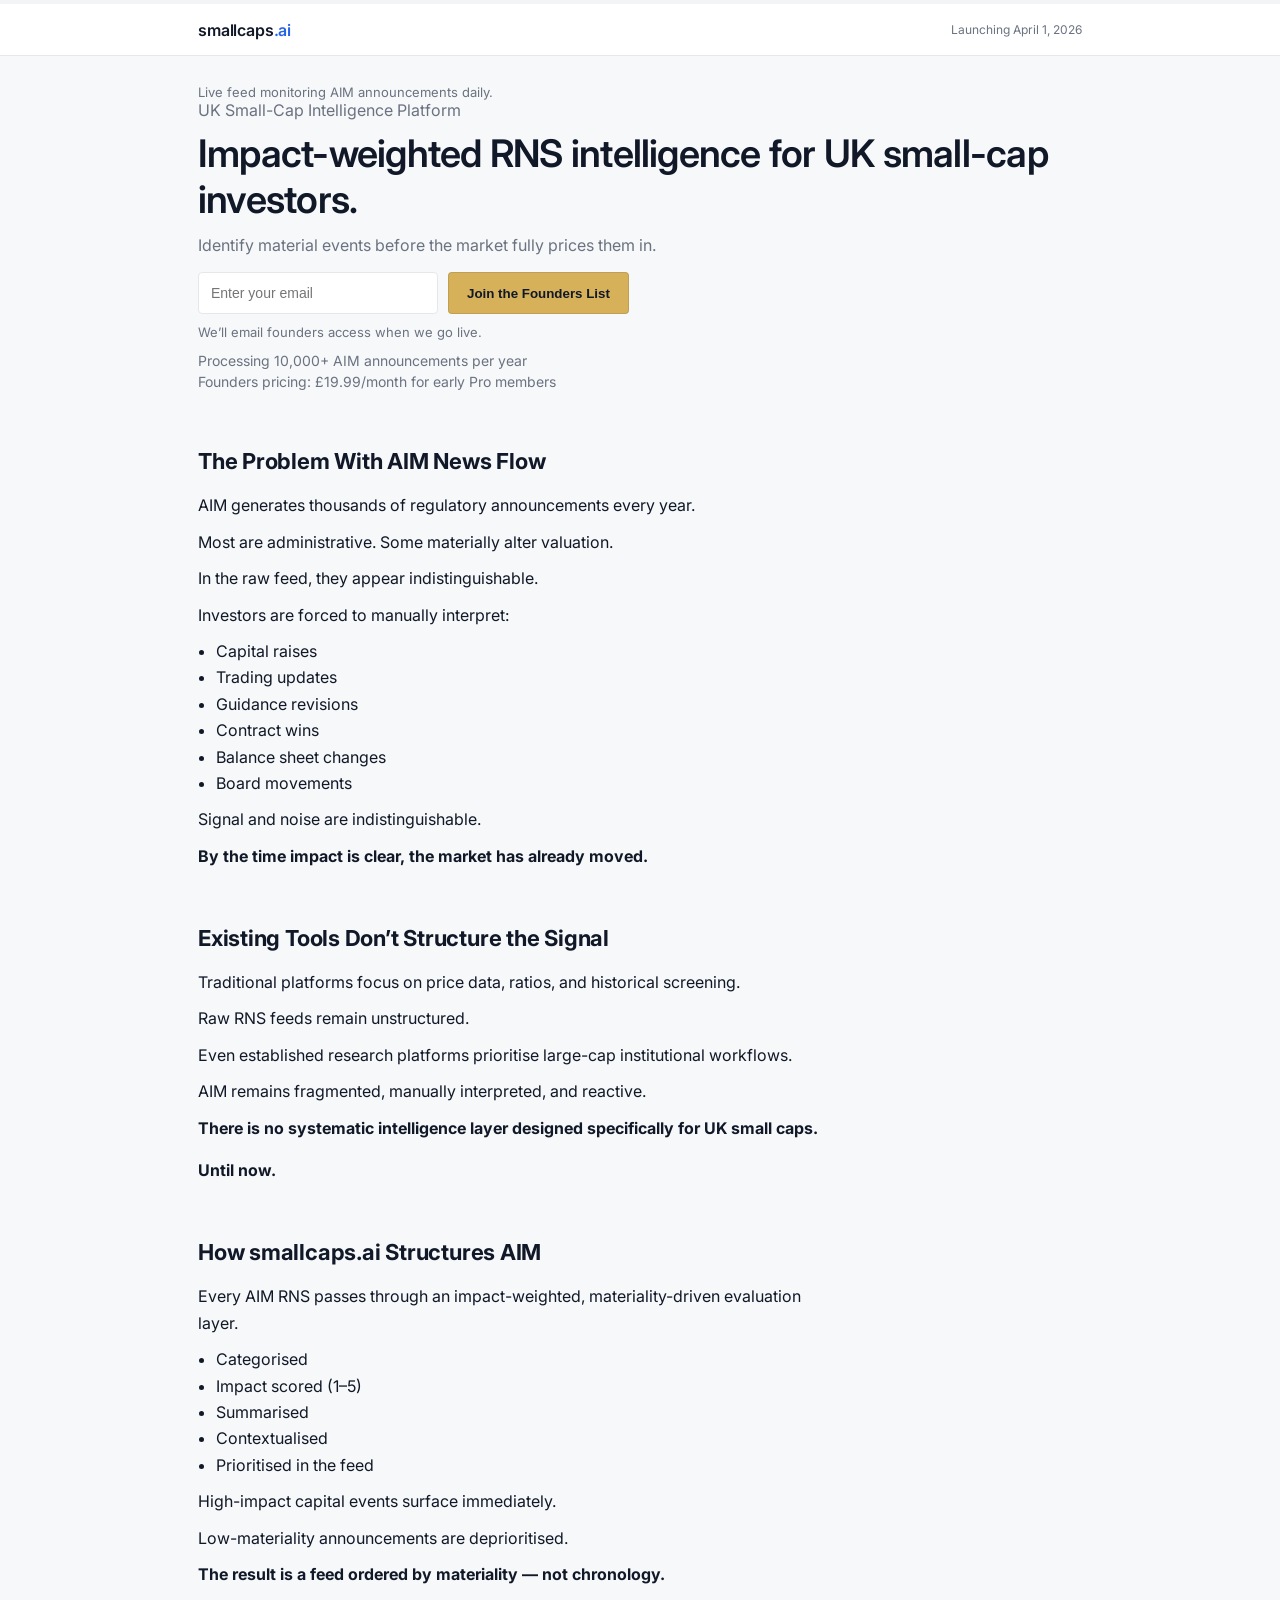
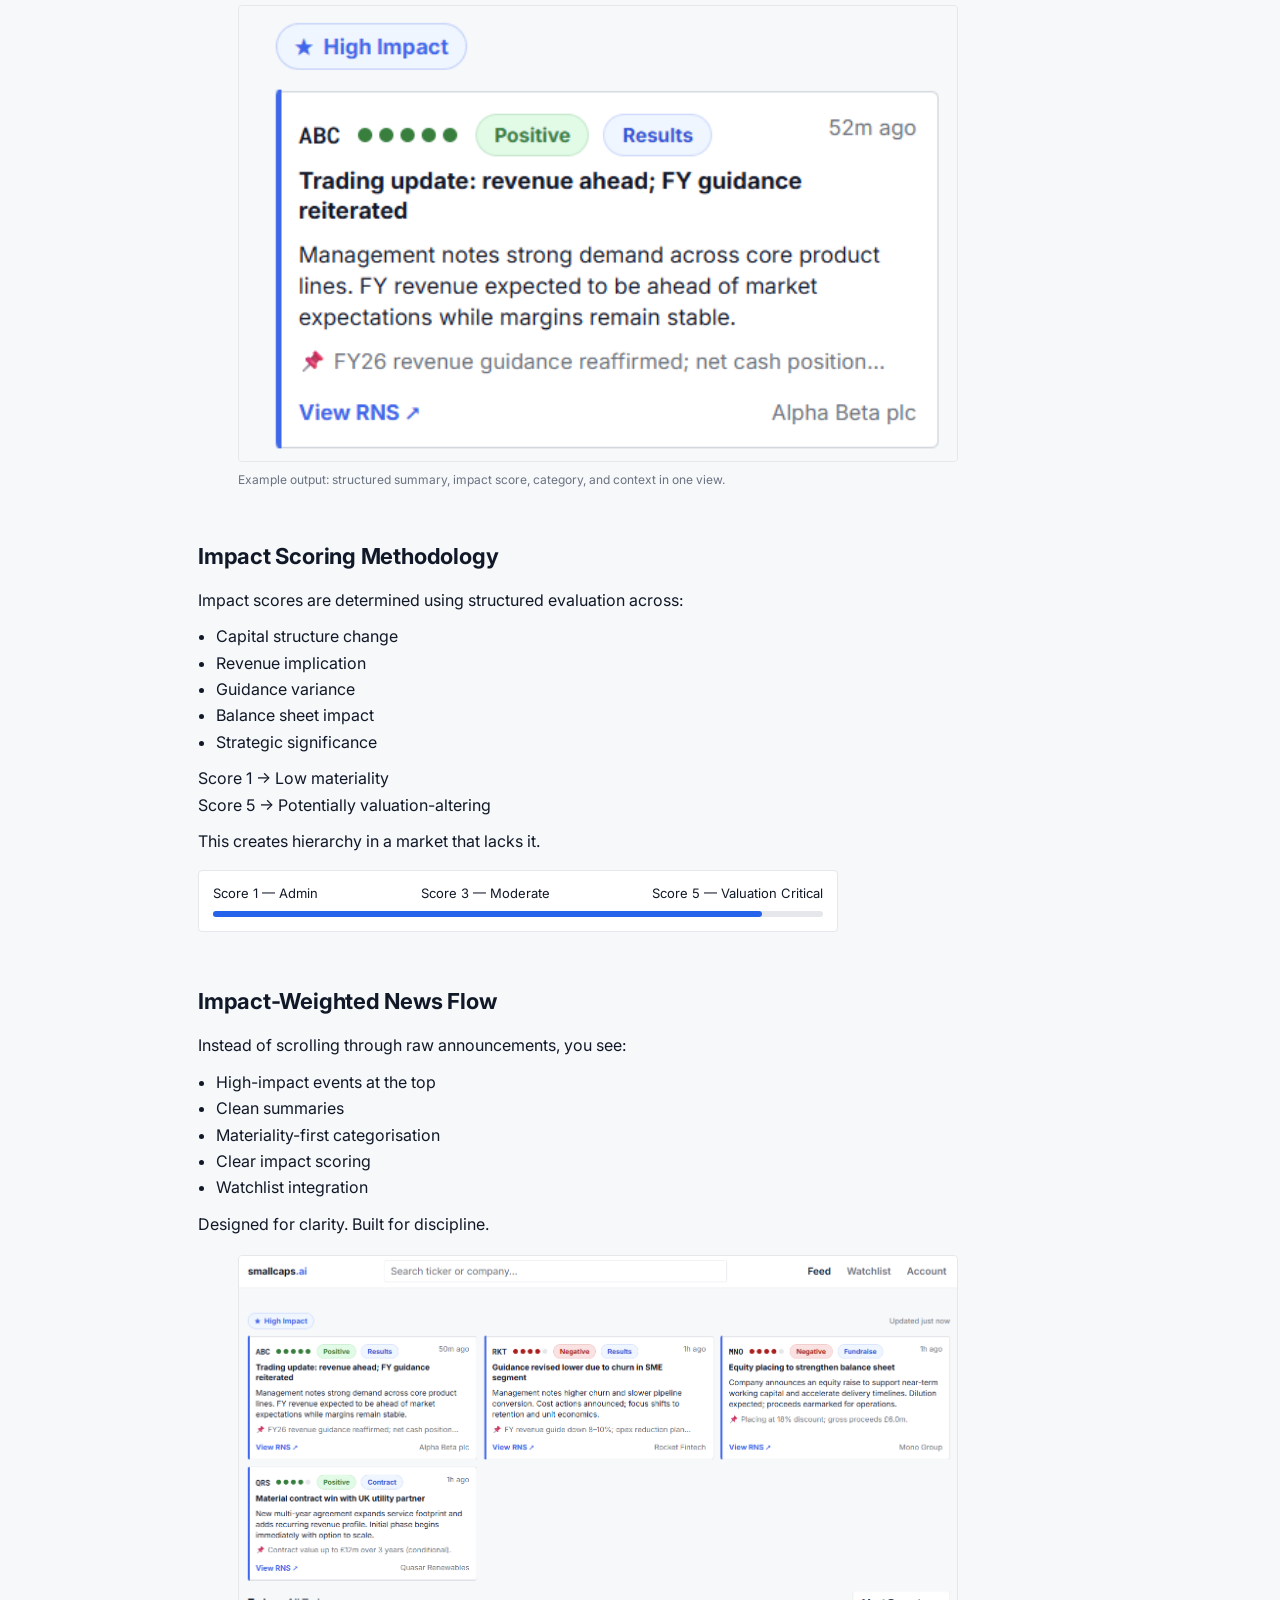
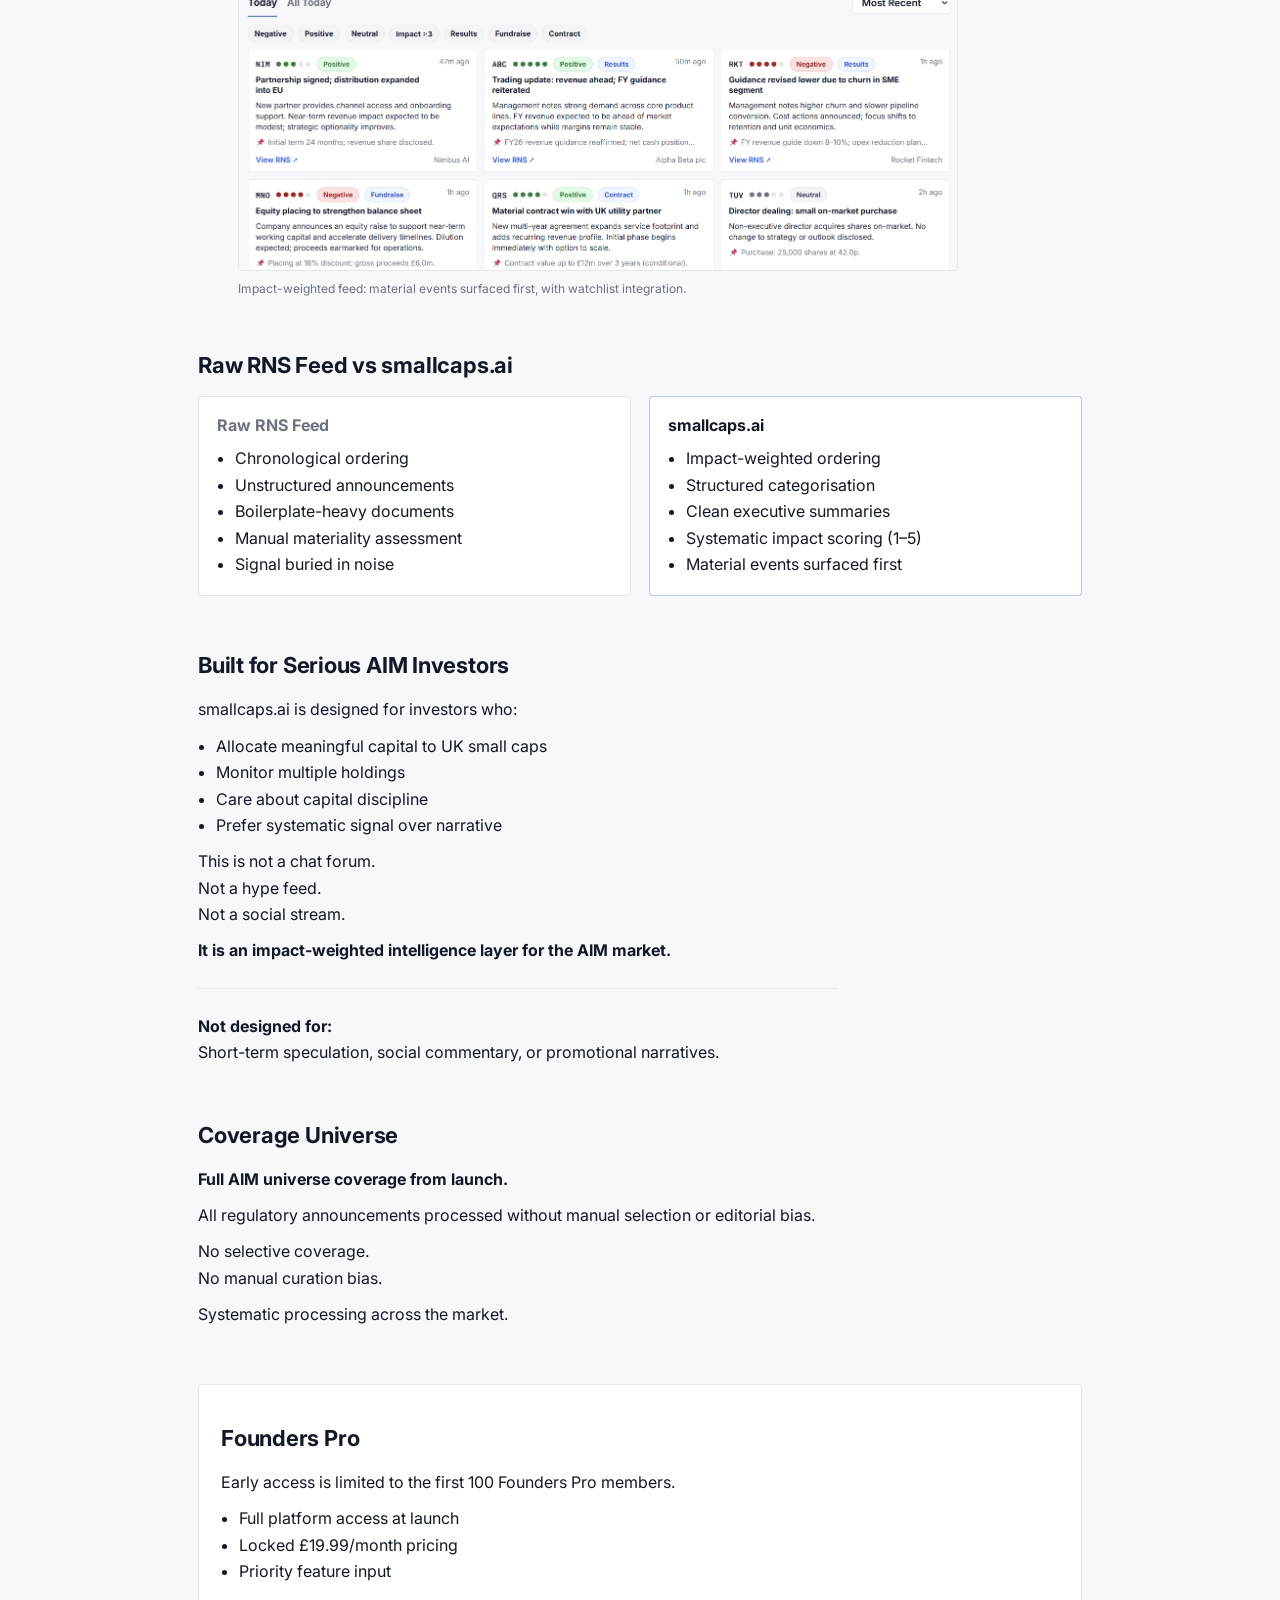
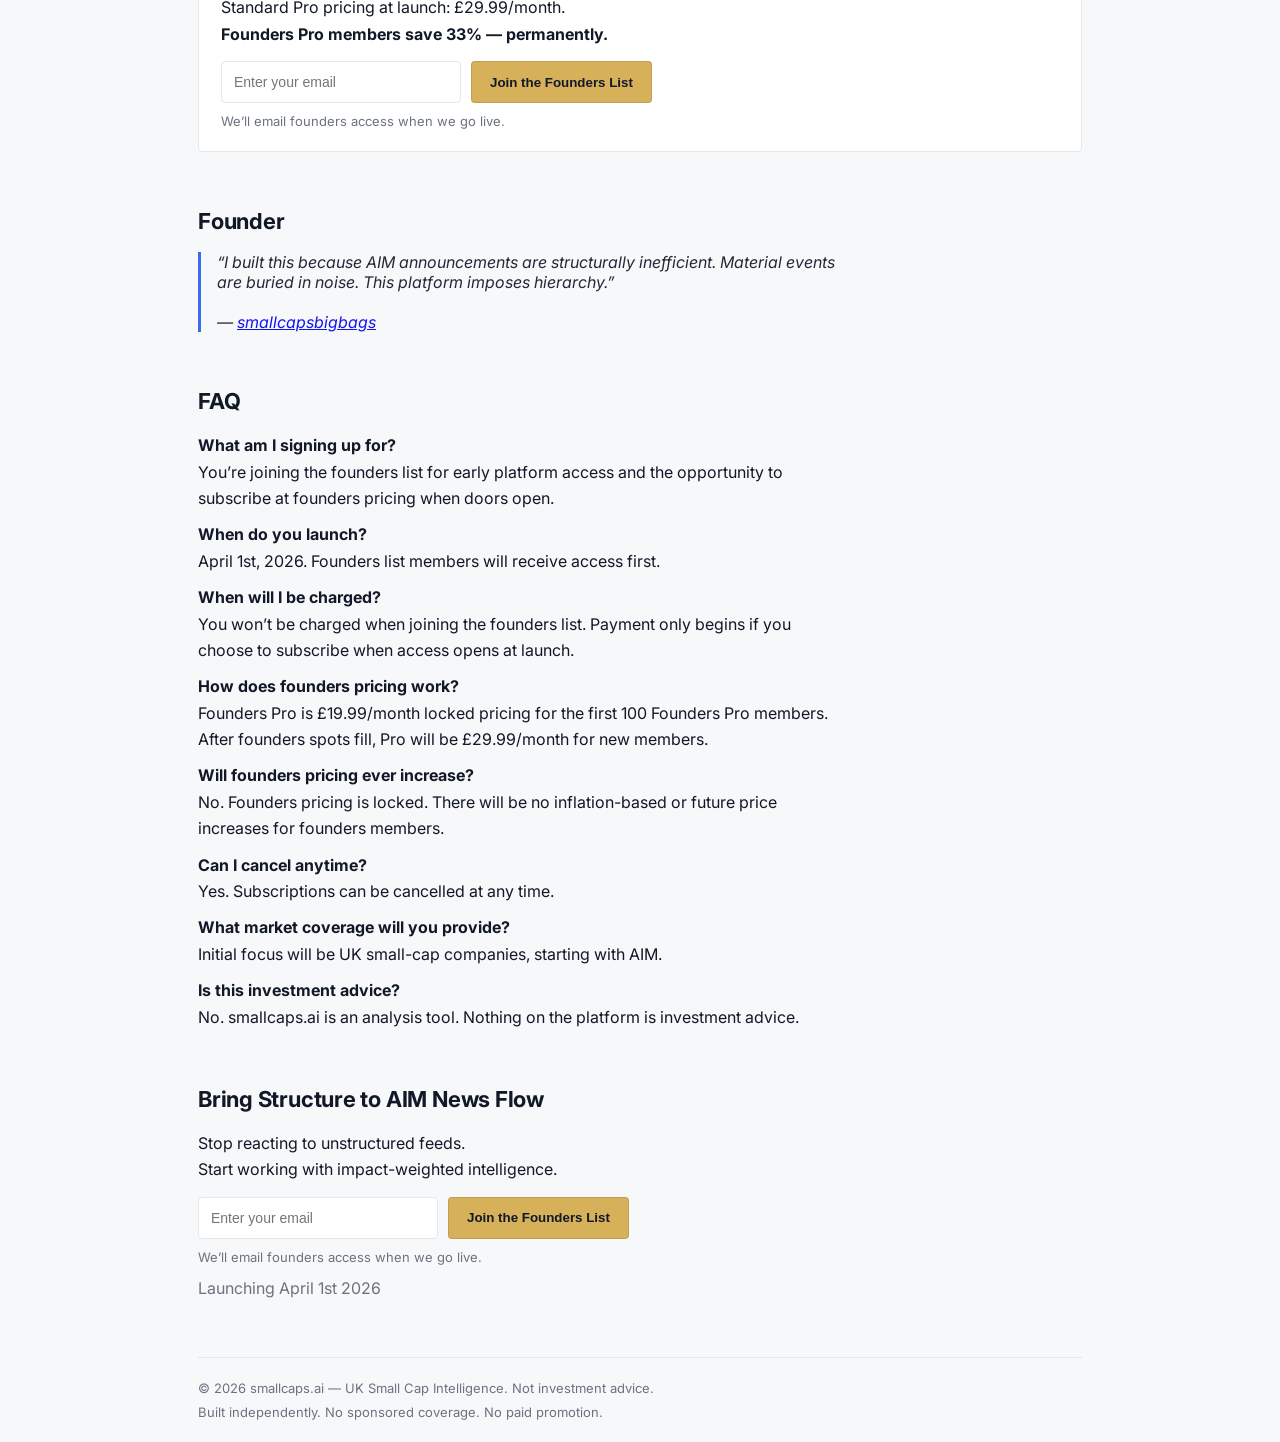
==== index.html @ e2fea7e9 "Refactor HTML structure and update styles" ====
<!doctype html>
<html lang="en">
<head>
<meta charset="utf-8" />
<meta name="viewport" content="width=device-width,initial-scale=1" />
<title>smallcaps.ai — UK Small cap intelligence</title>
<meta name="description" content="Impact-weighted RNS intelligence for UK small-cap investors. Launching April 1st 2026." />

<link rel="preconnect" href="https://fonts.googleapis.com">
<link rel="preconnect" href="https://fonts.gstatic.com" crossorigin>
<link href="https://fonts.googleapis.com/css2?family=Inter:wght@400;500;600;700&display=swap" rel="stylesheet">

<style>
:root{
  --bg:#F6F8FA;
  --card:#FFFFFF;
  --border:#E5E7EB;
  --primary:#2563EB;
  --text:#111827;
  --muted:#6B7280;
  --r:4px;
  --maxw:920px;
  --topbar-h:52px;

  --gold:#D6B15A;
  --goldTrack:#F3F4F6;
}
*{box-sizing:border-box}

body{
  margin:0;
  font-family:Inter,system-ui,-apple-system,Segoe UI,Roboto;
  background:var(--bg);
  color:var(--text);
  padding-top:calc(4px + var(--topbar-h));
}

/* Scroll progress bar */
.scroll-progress{
  position:fixed;
  top:0;
  left:0;
  width:100%;
  height:4px;
  background:var(--goldTrack);
  z-index:9999;
}
.scroll-progress__bar{
  height:100%;
  width:0%;
  background:var(--gold);
  transition:width .08s linear;
}

/* Topbar */
.topbar{
  position:fixed;
  top:4px;
  left:0;
  right:0;
  height:var(--topbar-h);
  background:#fff;
  border-bottom:1px solid var(--border);
  z-index:50;
}
.topbar-inner{
  height:100%;
  display:flex;
  align-items:center;
  justify-content:space-between;
}
.logo{
  font-weight:600;
  letter-spacing:-0.01em;
  font-size:16px;
  white-space:nowrap;
}
.logo span{color:var(--primary)}

.container{
  max-width:var(--maxw);
  margin:0 auto;
  padding:0 18px;
}

/* Tighter + sharper rhythm */
section{margin:56px 0;}
section:first-of-type{margin-top:28px;margin-bottom:44px;}

h1{font-size:38px;font-weight:600;letter-spacing:-.02em;margin:10px 0;}
h2{font-size:22px;margin-bottom:18px;letter-spacing:-.01em;}
p{line-height:1.65;margin:10px 0;}
ul{padding-left:18px;line-height:1.65;margin:10px 0;}
.muted{color:var(--muted);}

section > p,
section > ul{max-width:640px;}

/* CTA */
.cta-form{
  display:flex;
  gap:10px;
  flex-wrap:wrap;
  margin-top:14px;
}
.cta-form input{
  padding:12px;
  border:1px solid var(--border);
  border-radius:var(--r);
  font-size:14px;
  min-width:240px;
  background:#fff;
  color:var(--text);
}
.cta-form button{
  background:var(--gold);
  border:1px solid rgba(17,24,39,.12);
  color:#111827;
  padding:12px 18px;
  border-radius:var(--r);
  font-weight:700;
  cursor:pointer;
}
.cta-form button:hover{filter:brightness(.98);}
.cta-next{margin-top:10px;font-size:13px;}

/* Pricing box */
.price-box{
  border:1px solid var(--border);
  border-radius:var(--r);
  padding:22px;
  background:#fff;
}

/* Product media (screenshots + captions) */
.product-media{
  margin-top:18px;
  max-width:720px;
}
.product-media img{
  width:100%;
  height:auto;
  display:block;
  border:1px solid var(--border);
  border-radius:var(--r);
  background:#fff;
}
.product-media figcaption{
  margin-top:10px;
  font-size:12px;
  color:var(--muted);
  max-width:720px;
}

/* Comparison strip */
.compare{
  display:grid;
  gap:18px;
  margin-top:16px;
}
@media (min-width:760px){
  .compare{grid-template-columns:1fr 1fr;}
}
.compare-col{
  background:#fff;
  border:1px solid var(--border);
  border-radius:var(--r);
  padding:18px;
}
.compare-col.highlight{
  border-color:rgba(37,99,235,.35);
}
.compare-title{font-weight:700;margin-bottom:10px;}
.compare ul{padding-left:18px;line-height:1.65;margin:10px 0 0;}

/* Quote */
.blockquote{
  border-left:3px solid var(--primary);
  padding-left:16px;
  font-style:italic;
  opacity:.92;
  max-width:640px;
}

/* Footer */
footer{
  border-top:1px solid var(--border);
  padding:22px 0;
  font-size:13px;
  color:var(--muted);
}
</style>
</head>

<body>

<div class="scroll-progress" aria-hidden="true">
  <div class="scroll-progress__bar" id="scrollBar"></div>
</div>

<div class="topbar">
  <div class="container topbar-inner">
    <div class="logo">smallcaps<span>.ai</span></div>
    <div class="muted" style="font-size:12px;">Launching April 1, 2026</div>
  </div>
</div>

<div class="container">

<!-- HERO -->
<section>
  <div class="muted" style="font-size:13px;margin-top:12px;">
    Live feed monitoring AIM announcements daily.
  </div>

  <div class="muted">UK Small-Cap Intelligence Platform</div>

  <h1>Impact-weighted RNS intelligence for UK small-cap investors.</h1>

  <p class="muted">Identify material events before the market fully prices them in.</p>

  <form class="cta-form" action="#" method="post">
    <input type="email" name="email" placeholder="Enter your email" required>
    <button type="submit">Join the Founders List</button>
  </form>

  <div class="muted cta-next">We’ll email founders access when we go live.</div>

  <div class="muted" style="margin-top:10px;font-size:14px;line-height:1.5;">
    Processing 10,000+ AIM announcements per year<br>
    Founders pricing: £19.99/month for early Pro members
  </div>
</section>

<!-- PROBLEM -->
<section>
  <h2>The Problem With AIM News Flow</h2>

  <p>AIM generates thousands of regulatory announcements every year.</p>
  <p>Most are administrative. Some materially alter valuation.</p>
  <p>In the raw feed, they appear indistinguishable.</p>

  <p>Investors are forced to manually interpret:</p>
  <ul>
    <li>Capital raises</li>
    <li>Trading updates</li>
    <li>Guidance revisions</li>
    <li>Contract wins</li>
    <li>Balance sheet changes</li>
    <li>Board movements</li>
  </ul>

  <p>Signal and noise are indistinguishable.</p>
  <p><strong>By the time impact is clear, the market has already moved.</strong></p>
</section>

<!-- MARKET REALITY -->
<section>
  <h2>Existing Tools Don’t Structure the Signal</h2>

  <p>Traditional platforms focus on price data, ratios, and historical screening.</p>
  <p>Raw RNS feeds remain unstructured.</p>
  <p>Even established research platforms prioritise large-cap institutional workflows.</p>

  <p>AIM remains fragmented, manually interpreted, and reactive.</p>
  <p><strong>There is no systematic intelligence layer designed specifically for UK small caps.</strong></p>

  <p style="margin-top:16px;"><strong>Until now.</strong></p>
</section>

<!-- SOLUTION -->
<section>
  <h2>How smallcaps.ai Structures AIM</h2>

  <p>Every AIM RNS passes through an impact-weighted, materiality-driven evaluation layer.</p>

  <ul>
    <li>Categorised</li>
    <li>Impact scored (1–5)</li>
    <li>Summarised</li>
    <li>Contextualised</li>
    <li>Prioritised in the feed</li>
  </ul>

  <p>High-impact capital events surface immediately.</p>
  <p>Low-materiality announcements are deprioritised.</p>

  <p><strong>The result is a feed ordered by materiality — not chronology.</strong></p>

  <figure class="product-media">
    <img src="mock-card-detail.png" alt="smallcaps.ai card detail preview">
    <figcaption>Example output: structured summary, impact score, category, and context in one view.</figcaption>
  </figure>
</section>

<!-- IMPACT SCORING -->
<section>
  <h2>Impact Scoring Methodology</h2>

  <p>Impact scores are determined using structured evaluation across:</p>
  <ul>
    <li>Capital structure change</li>
    <li>Revenue implication</li>
    <li>Guidance variance</li>
    <li>Balance sheet impact</li>
    <li>Strategic significance</li>
  </ul>

  <p>Score 1 → Low materiality<br>
     Score 5 → Potentially valuation-altering</p>

  <p>This creates hierarchy in a market that lacks it.</p>

  <div style="margin-top:16px;padding:14px;border:1px solid var(--border);border-radius:var(--r);background:#fff;max-width:640px;">
    <div style="display:flex;justify-content:space-between;font-size:13px;">
      <span>Score 1 — Admin</span>
      <span>Score 3 — Moderate</span>
      <span>Score 5 — Valuation Critical</span>
    </div>
    <div style="margin-top:10px;height:6px;background:#E5E7EB;border-radius:4px;">
      <div style="width:90%;height:100%;background:#2563EB;border-radius:4px;"></div>
    </div>
  </div>
</section>

<!-- FEED + DASHBOARD -->
<section>
  <h2>Impact-Weighted News Flow</h2>

  <p>Instead of scrolling through raw announcements, you see:</p>
  <ul>
    <li>High-impact events at the top</li>
    <li>Clean summaries</li>
    <li>Materiality-first categorisation</li>
    <li>Clear impact scoring</li>
    <li>Watchlist integration</li>
  </ul>

  <p>Designed for clarity. Built for discipline.</p>

  <figure class="product-media">
    <img src="mock-dashboard.png" alt="smallcaps.ai dashboard preview">
    <figcaption>Impact-weighted feed: material events surfaced first, with watchlist integration.</figcaption>
  </figure>
</section>

<!-- COMPARISON STRIP -->
<section>
  <h2>Raw RNS Feed vs smallcaps.ai</h2>

  <div class="compare">
    <div class="compare-col">
      <div class="compare-title muted">Raw RNS Feed</div>
      <ul>
        <li>Chronological ordering</li>
        <li>Unstructured announcements</li>
        <li>Boilerplate-heavy documents</li>
        <li>Manual materiality assessment</li>
        <li>Signal buried in noise</li>
      </ul>
    </div>

    <div class="compare-col highlight">
      <div class="compare-title">smallcaps.ai</div>
      <ul>
        <li>Impact-weighted ordering</li>
        <li>Structured categorisation</li>
        <li>Clean executive summaries</li>
        <li>Systematic impact scoring (1–5)</li>
        <li>Material events surfaced first</li>
      </ul>
    </div>
  </div>
</section>

<!-- WHO IT'S FOR -->
<section>
  <h2>Built for Serious AIM Investors</h2>

  <p>smallcaps.ai is designed for investors who:</p>
  <ul>
    <li>Allocate meaningful capital to UK small caps</li>
    <li>Monitor multiple holdings</li>
    <li>Care about capital discipline</li>
    <li>Prefer systematic signal over narrative</li>
  </ul>

  <p>This is not a chat forum.<br>
     Not a hype feed.<br>
     Not a social stream.</p>

  <p><strong>It is an impact-weighted intelligence layer for the AIM market.</strong></p>

  <hr style="border:none;border-top:1px solid var(--border);margin:24px 0;max-width:640px;">

  <p style="max-width:640px;">
    <strong>Not designed for:</strong><br>
    Short-term speculation, social commentary, or promotional narratives.
  </p>
</section>

<!-- COVERAGE -->
<section>
  <h2>Coverage Universe</h2>

  <p><strong>Full AIM universe coverage from launch.</strong></p>
  <p>All regulatory announcements processed without manual selection or editorial bias.</p>

  <p>No selective coverage.<br>No manual curation bias.</p>

  <p>Systematic processing across the market.</p>
</section>

<!-- PRICING -->
<section id="founders">
  <div class="price-box">
    <h2>Founders Pro</h2>

    <p>Early access is limited to the first 100 Founders Pro members.</p>

    <ul>
      <li>Full platform access at launch</li>
      <li>Locked £19.99/month pricing</li>
      <li>Priority feature input</li>
    </ul>

    <p>
      Standard Pro pricing at launch: £29.99/month.<br>
      <strong>Founders Pro members save 33% — permanently.</strong>
    </p>

    <form class="cta-form" action="#" method="post">
      <input type="email" name="email" placeholder="Enter your email" required>
      <button type="submit">Join the Founders List</button>
    </form>

    <div class="muted cta-next">We’ll email founders access when we go live.</div>
  </div>
</section>

<!-- FOUNDER -->
<section>
  <h2>Founder</h2>

  <div class="blockquote">
    “I built this because AIM announcements are structurally inefficient.
    Material events are buried in noise.
    This platform imposes hierarchy.”
    <br><br>
    — <a href="https://www.smallcapsbigbags.com" target="_blank" rel="noopener">smallcapsbigbags</a>
  </div>
</section>

<!-- FAQ -->
<section>
  <h2>FAQ</h2>

  <p><strong>What am I signing up for?</strong><br>
  You’re joining the founders list for early platform access and the opportunity to subscribe at founders pricing when doors open.</p>

  <p><strong>When do you launch?</strong><br>
  April 1st, 2026. Founders list members will receive access first.</p>

  <p><strong>When will I be charged?</strong><br>
  You won’t be charged when joining the founders list. Payment only begins if you choose to subscribe when access opens at launch.</p>

  <p><strong>How does founders pricing work?</strong><br>
  Founders Pro is £19.99/month locked pricing for the first 100 Founders Pro members. After founders spots fill, Pro will be £29.99/month for new members.</p>

  <p><strong>Will founders pricing ever increase?</strong><br>
  No. Founders pricing is locked. There will be no inflation-based or future price increases for founders members.</p>

  <p><strong>Can I cancel anytime?</strong><br>
  Yes. Subscriptions can be cancelled at any time.</p>

  <p><strong>What market coverage will you provide?</strong><br>
  Initial focus will be UK small-cap companies, starting with AIM.</p>

  <p><strong>Is this investment advice?</strong><br>
  No. smallcaps.ai is an analysis tool. Nothing on the platform is investment advice.</p>
</section>

<!-- FINAL CTA -->
<section id="join">
  <h2>Bring Structure to AIM News Flow</h2>

  <p>Stop reacting to unstructured feeds.<br>
     Start working with impact-weighted intelligence.</p>

  <form class="cta-form" action="#" method="post">
    <input type="email" name="email" placeholder="Enter your email" required>
    <button type="submit">Join the Founders List</button>
  </form>

  <div class="muted cta-next">We’ll email founders access when we go live.</div>

  <p class="muted">Launching April 1st 2026</p>
</section>

<footer>
  © 2026 smallcaps.ai — UK Small Cap Intelligence. Not investment advice.
  <div style="margin-top:8px;">
    Built independently. No sponsored coverage. No paid promotion.
  </div>
</footer>

</div>

<script>
(function(){
  const bar=document.getElementById('scrollBar');
  function update(){
    const d=document.documentElement;
    const scrollHeight=d.scrollHeight-d.clientHeight;
    const pct=scrollHeight>0?(d.scrollTop/scrollHeight)*100:0;
    bar.style.width=pct.toFixed(2)+"%";
  }
  update();
  window.addEventListener('scroll',update,{passive:true});
  window.addEventListener('resize',update);
})();
</script>

</body>
</html>
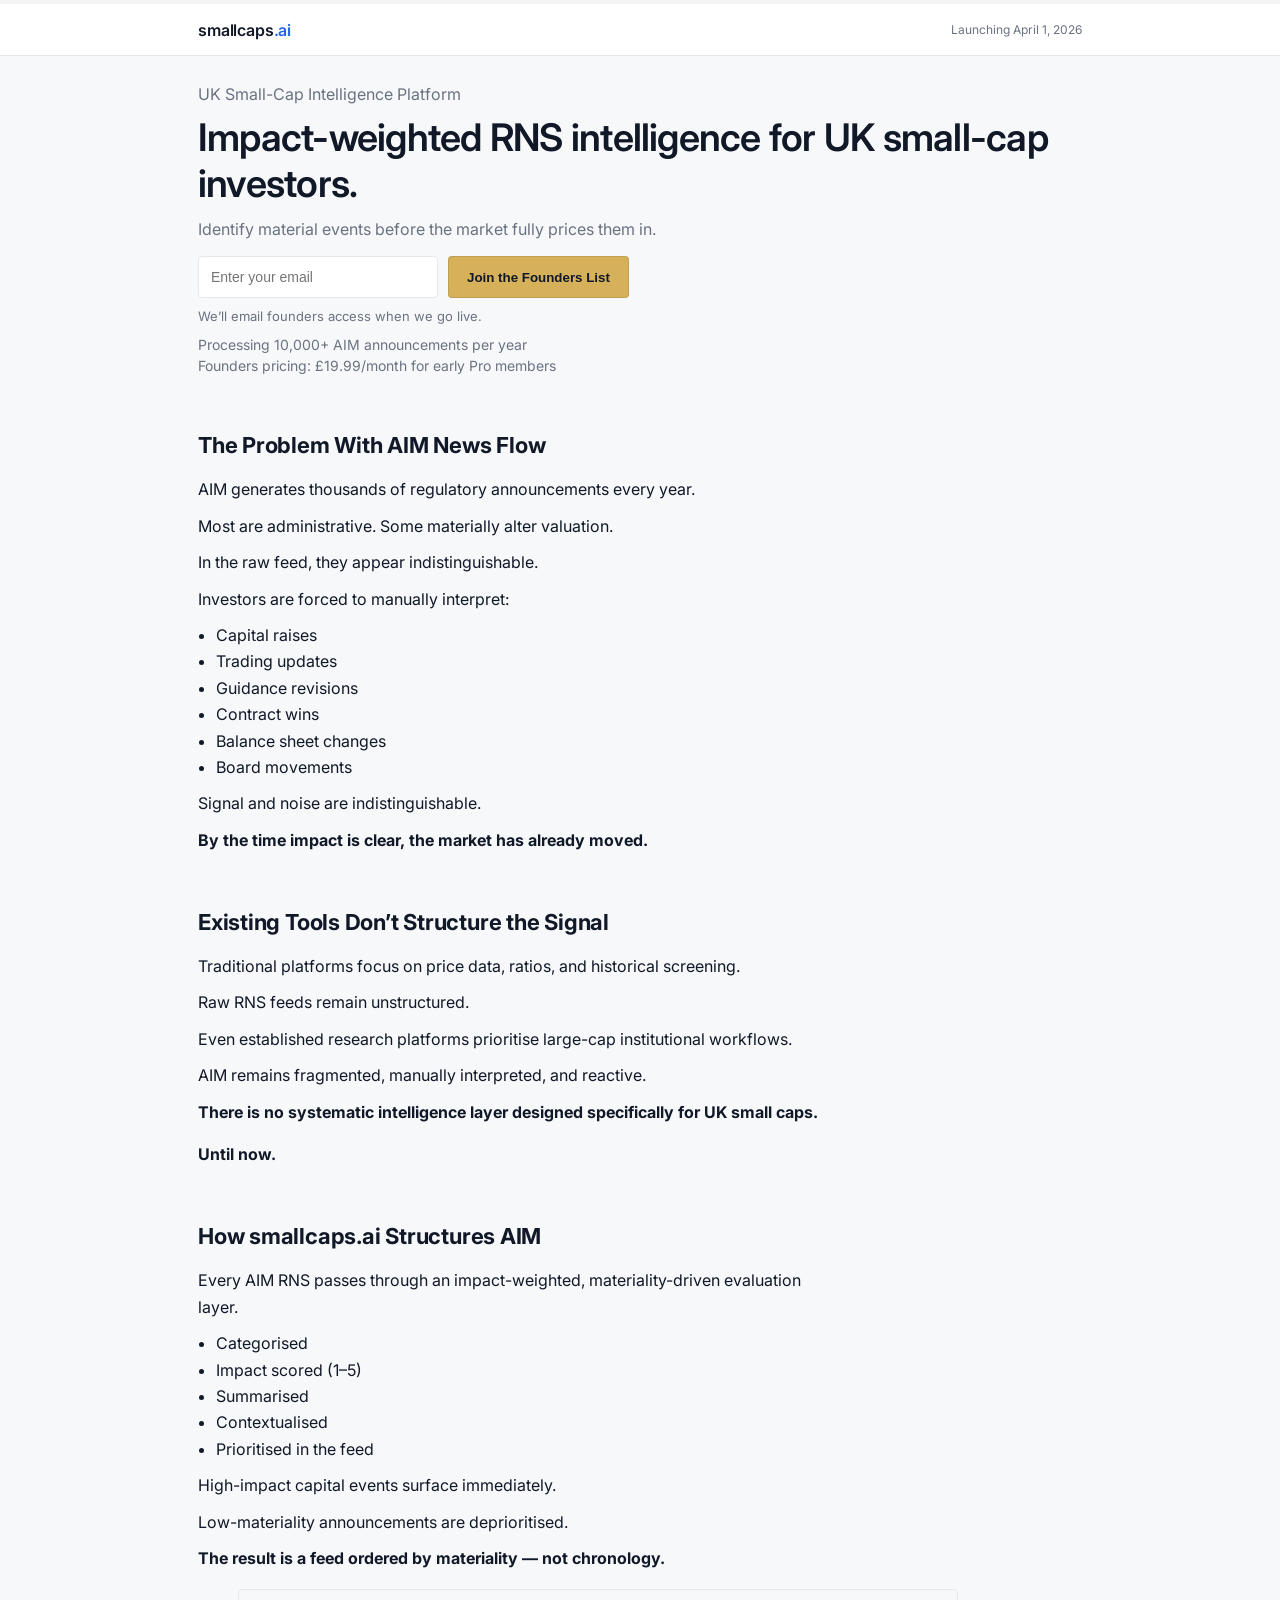
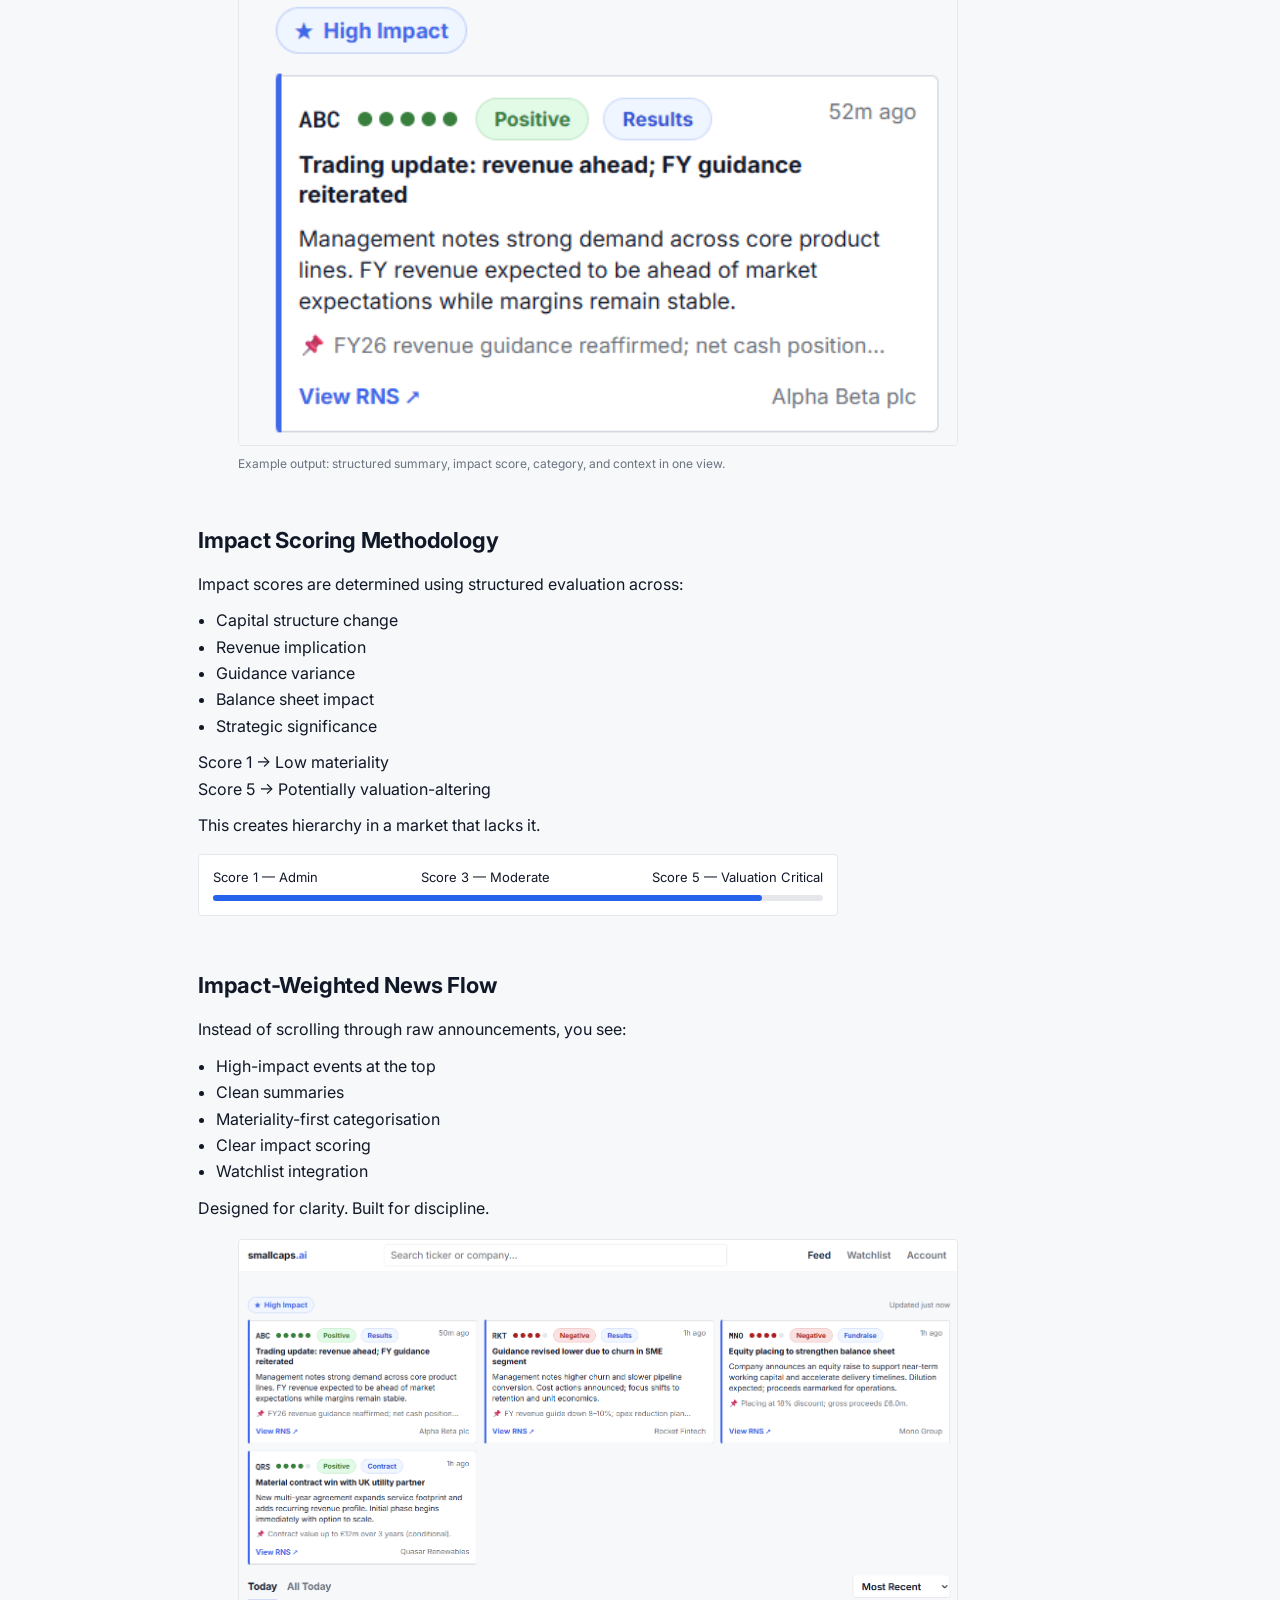
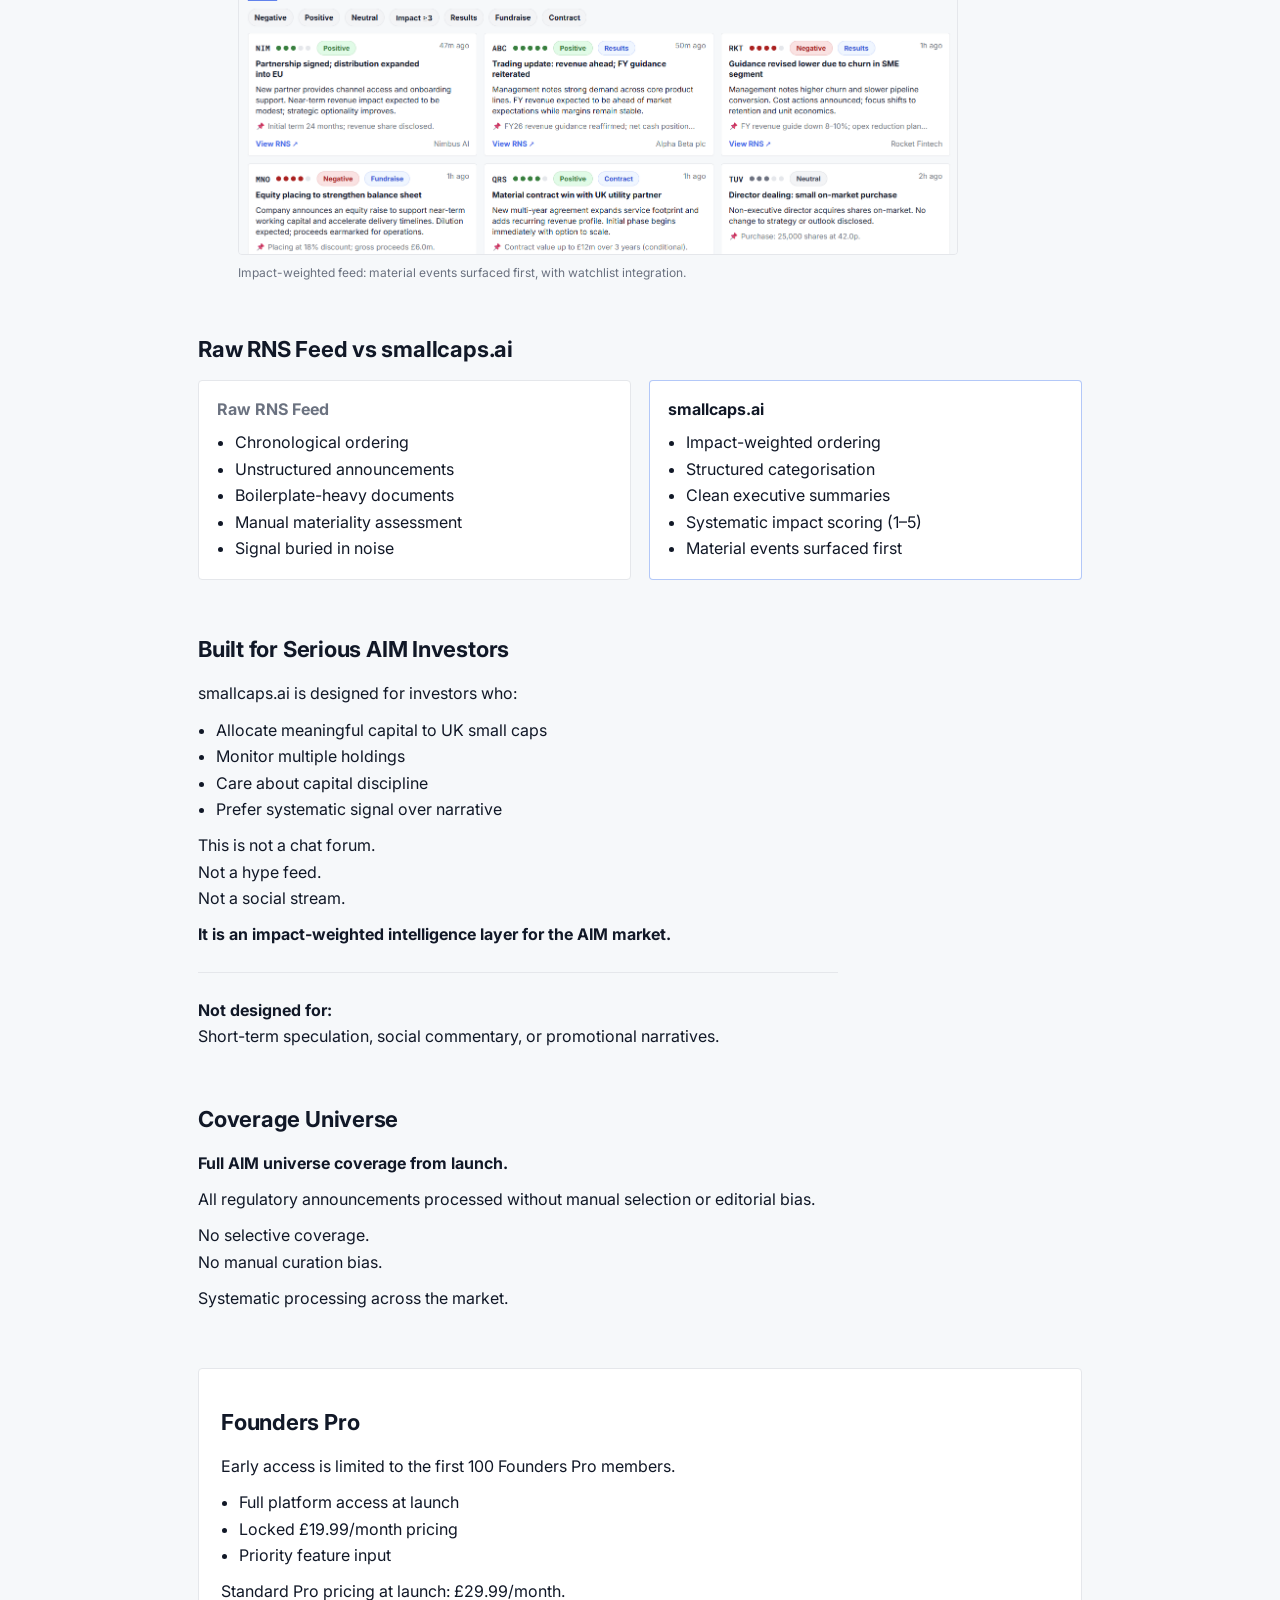
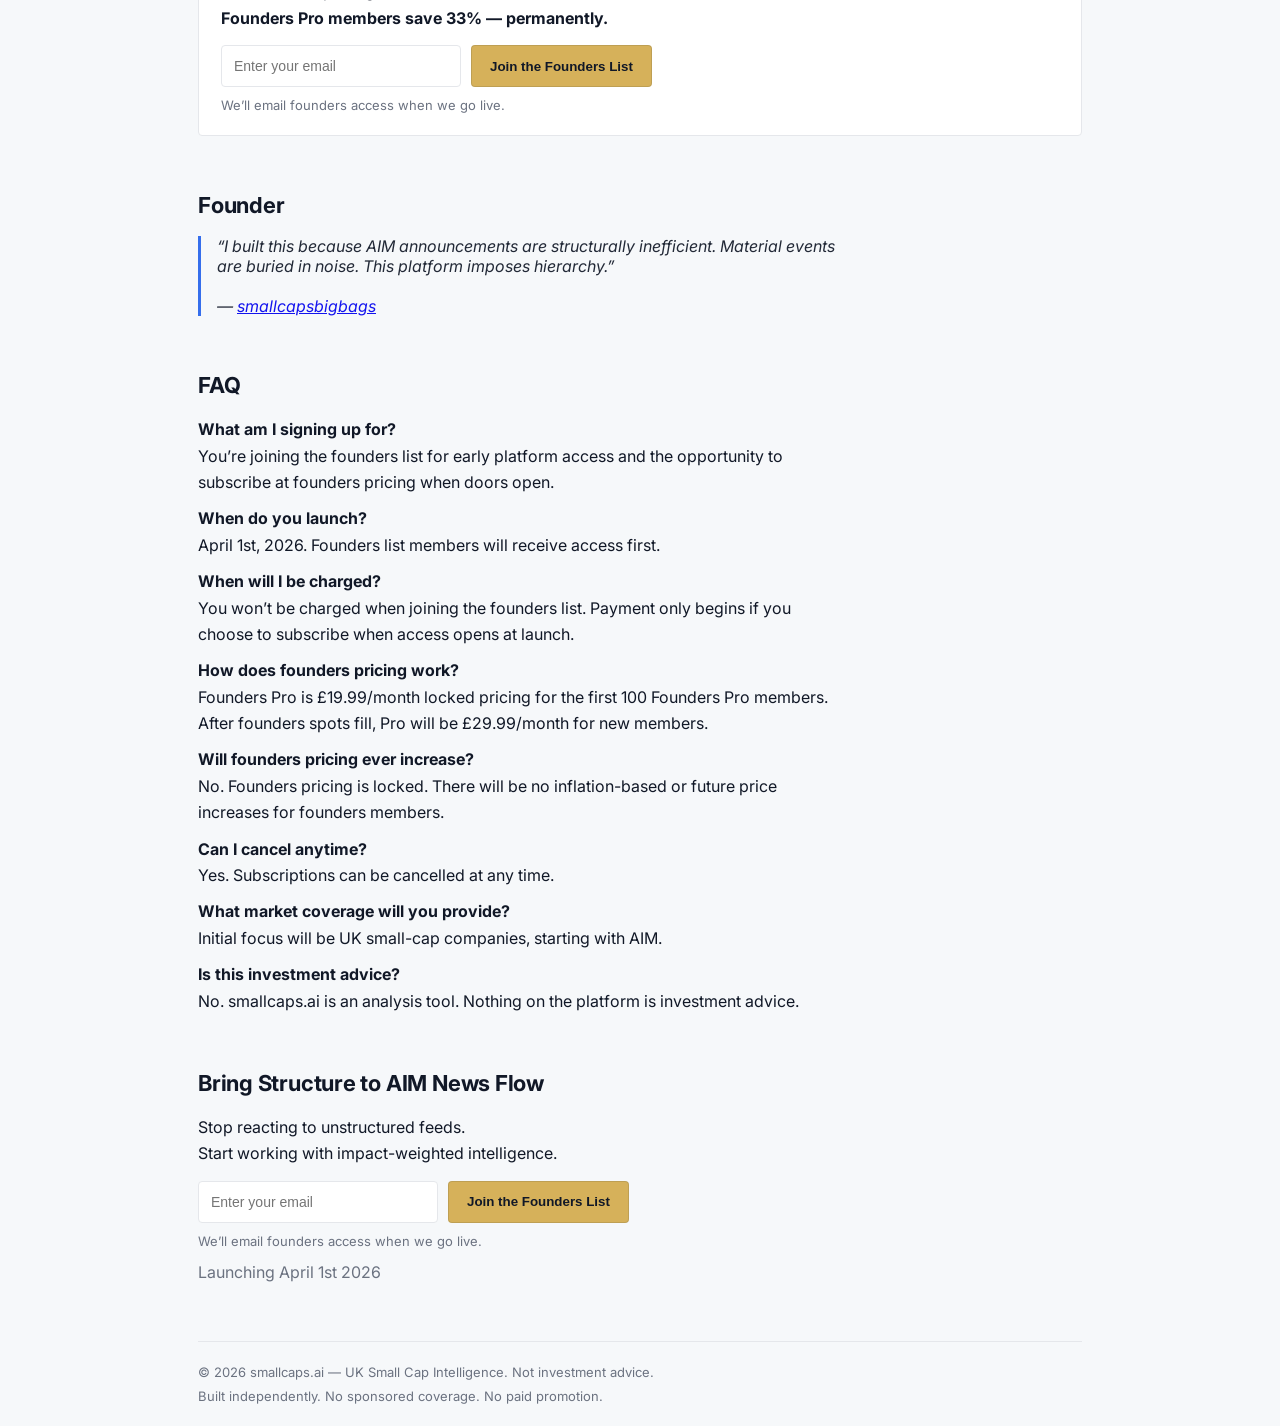
==== commit 9c9f115a: "Remove live feed monitoring announcement Removed live feed monitoring announcement from the hero sec" ====
--- a/index.html
+++ b/index.html
@@ -209,10 +209,7 @@
 
 <!-- HERO -->
 <section>
-  <div class="muted" style="font-size:13px;margin-top:12px;">
-    Live feed monitoring AIM announcements daily.
-  </div>
-
+  
   <div class="muted">UK Small-Cap Intelligence Platform</div>
 
   <h1>Impact-weighted RNS intelligence for UK small-cap investors.</h1>
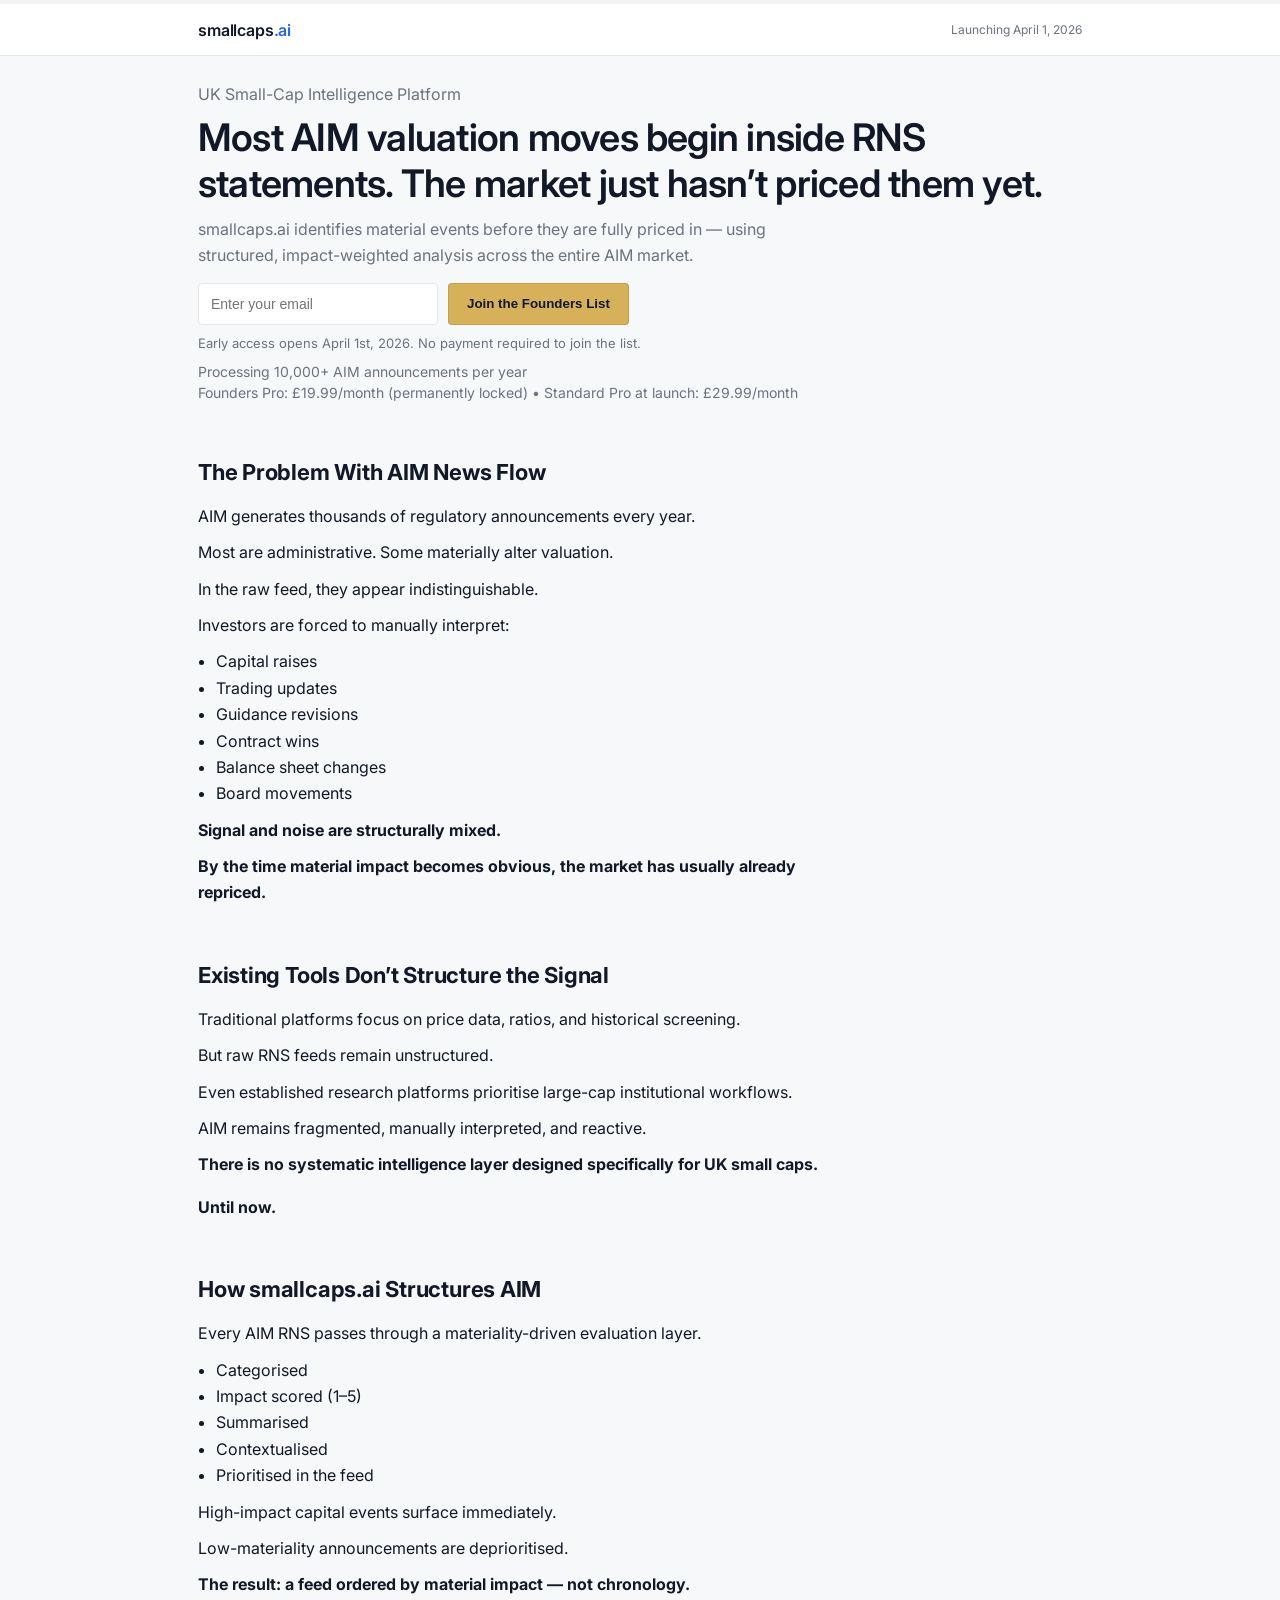
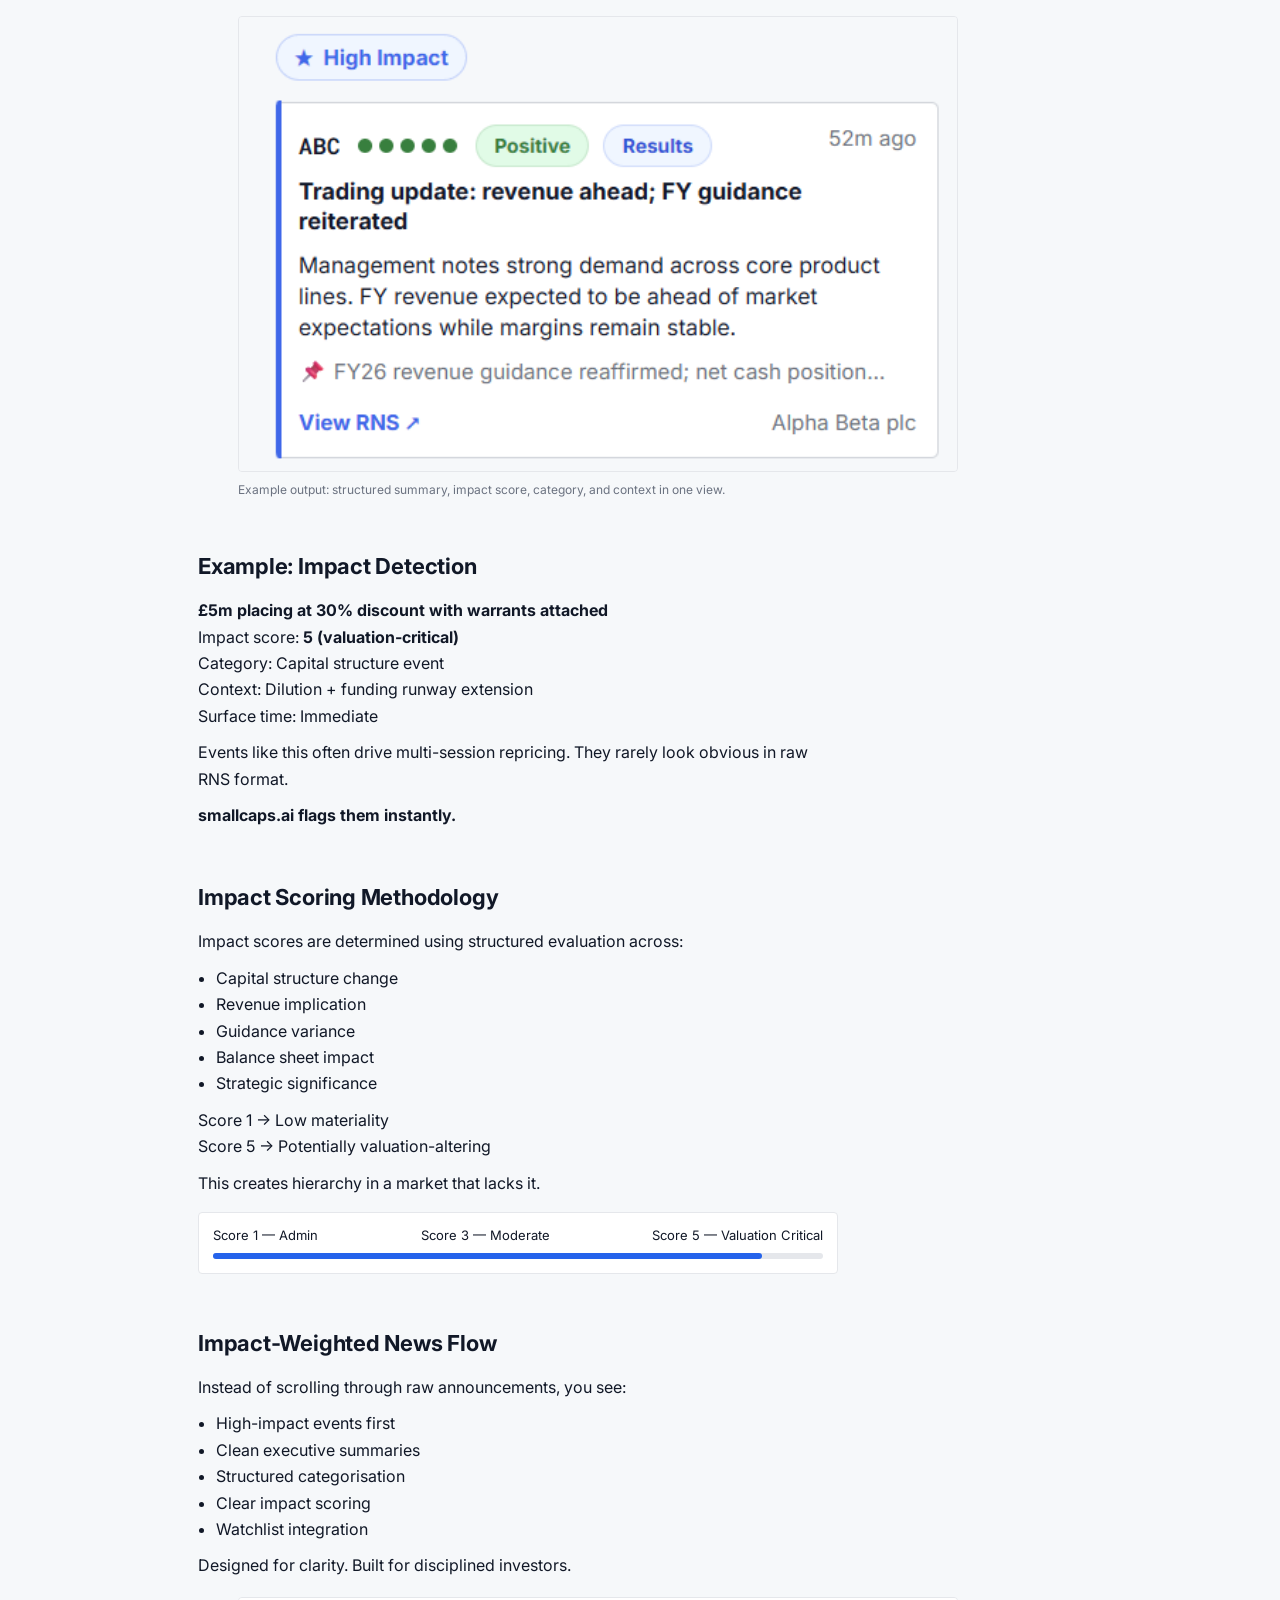
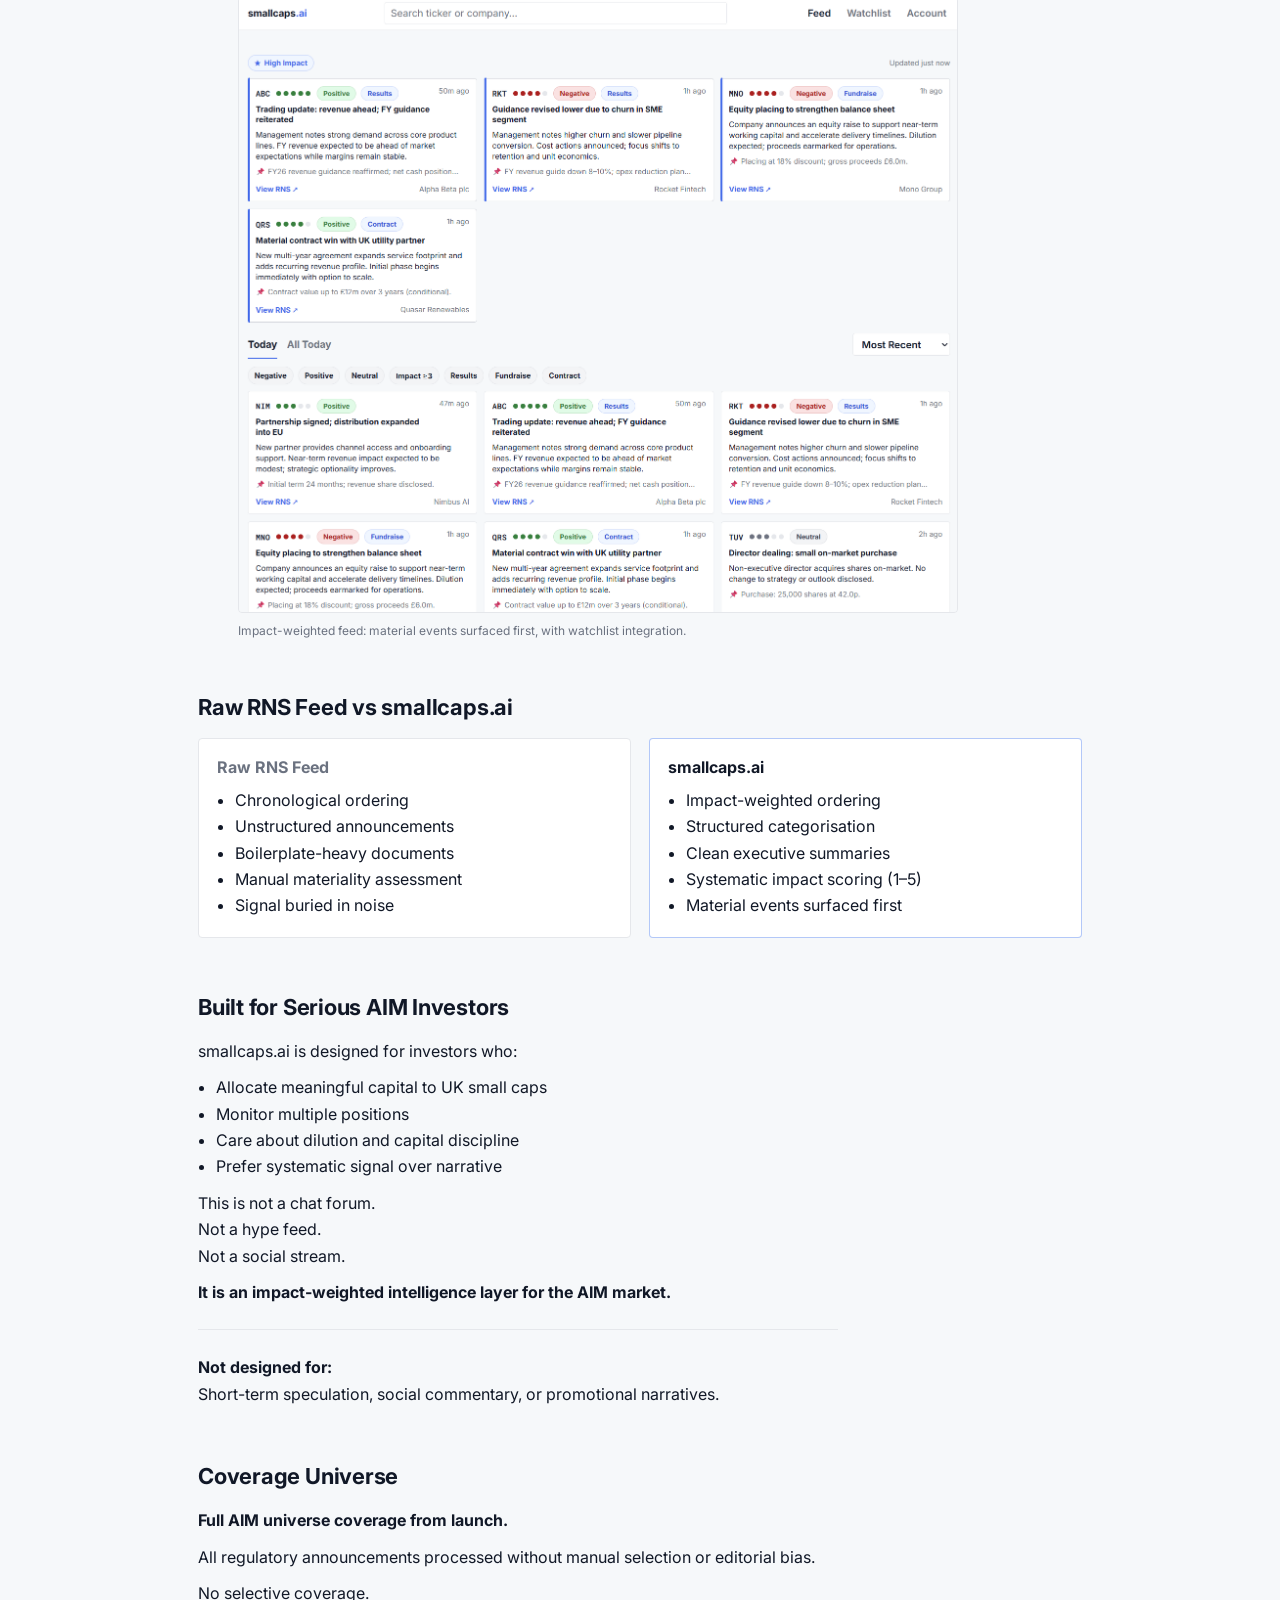
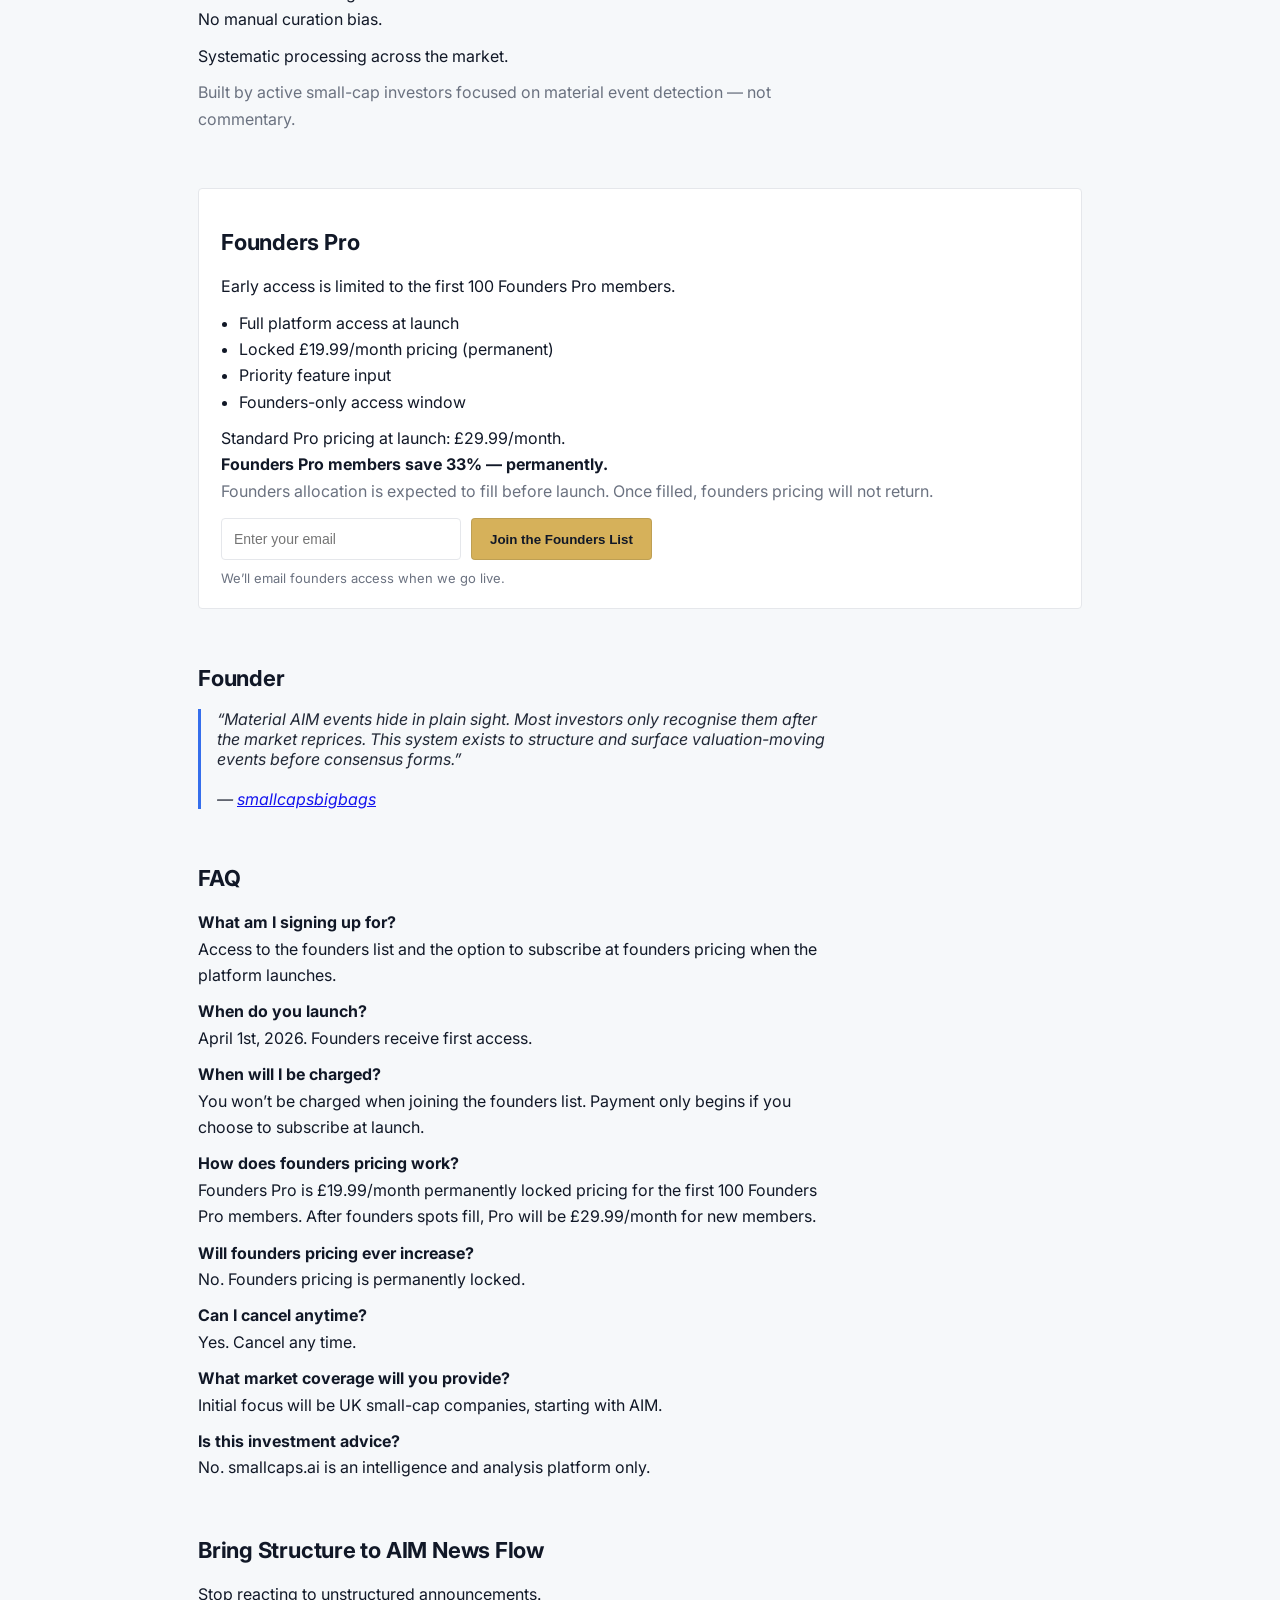
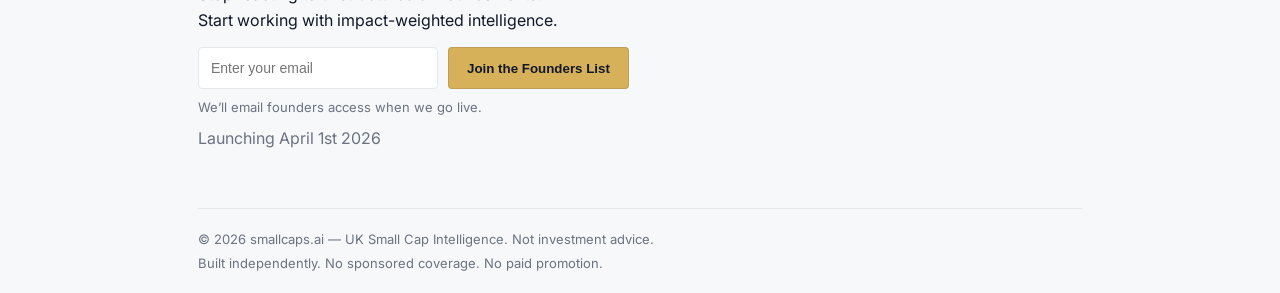
==== commit 32330961: "Revise text for improved clarity and engagement Updated text content for clarity and impact, includi" ====
--- a/index.html
+++ b/index.html
@@ -212,20 +212,20 @@
   
   <div class="muted">UK Small-Cap Intelligence Platform</div>
 
-  <h1>Impact-weighted RNS intelligence for UK small-cap investors.</h1>
-
-  <p class="muted">Identify material events before the market fully prices them in.</p>
+  <h1>Most AIM valuation moves begin inside RNS statements. The market just hasn’t priced them yet.</h1>
+
+  <p class="muted">smallcaps.ai identifies material events before they are fully priced in — using structured, impact-weighted analysis across the entire AIM market.</p>
 
   <form class="cta-form" action="#" method="post">
     <input type="email" name="email" placeholder="Enter your email" required>
     <button type="submit">Join the Founders List</button>
   </form>
 
-  <div class="muted cta-next">We’ll email founders access when we go live.</div>
+  <div class="muted cta-next">Early access opens April 1st, 2026. No payment required to join the list.</div>
 
   <div class="muted" style="margin-top:10px;font-size:14px;line-height:1.5;">
     Processing 10,000+ AIM announcements per year<br>
-    Founders pricing: £19.99/month for early Pro members
+    Founders Pro: £19.99/month (permanently locked) • Standard Pro at launch: £29.99/month
   </div>
 </section>
 
@@ -247,8 +247,8 @@
     <li>Board movements</li>
   </ul>
 
-  <p>Signal and noise are indistinguishable.</p>
-  <p><strong>By the time impact is clear, the market has already moved.</strong></p>
+  <p><strong>Signal and noise are structurally mixed.</strong></p>
+  <p><strong>By the time material impact becomes obvious, the market has usually already repriced.</strong></p>
 </section>
 
 <!-- MARKET REALITY -->
@@ -256,7 +256,7 @@
   <h2>Existing Tools Don’t Structure the Signal</h2>
 
   <p>Traditional platforms focus on price data, ratios, and historical screening.</p>
-  <p>Raw RNS feeds remain unstructured.</p>
+  <p>But raw RNS feeds remain unstructured.</p>
   <p>Even established research platforms prioritise large-cap institutional workflows.</p>
 
   <p>AIM remains fragmented, manually interpreted, and reactive.</p>
@@ -269,7 +269,7 @@
 <section>
   <h2>How smallcaps.ai Structures AIM</h2>
 
-  <p>Every AIM RNS passes through an impact-weighted, materiality-driven evaluation layer.</p>
+  <p>Every AIM RNS passes through a materiality-driven evaluation layer.</p>
 
   <ul>
     <li>Categorised</li>
@@ -282,12 +282,26 @@
   <p>High-impact capital events surface immediately.</p>
   <p>Low-materiality announcements are deprioritised.</p>
 
-  <p><strong>The result is a feed ordered by materiality — not chronology.</strong></p>
+  <p><strong>The result: a feed ordered by material impact — not chronology.</strong></p>
 
   <figure class="product-media">
     <img src="mock-card-detail.png" alt="smallcaps.ai card detail preview">
     <figcaption>Example output: structured summary, impact score, category, and context in one view.</figcaption>
   </figure>
+</section>
+
+<!-- EXAMPLE -->
+<section>
+  <h2>Example: Impact Detection</h2>
+
+  <p><strong>£5m placing at 30% discount with warrants attached</strong><br>
+     Impact score: <strong>5 (valuation-critical)</strong><br>
+     Category: Capital structure event<br>
+     Context: Dilution + funding runway extension<br>
+     Surface time: Immediate</p>
+
+  <p>Events like this often drive multi-session repricing. They rarely look obvious in raw RNS format.</p>
+  <p><strong>smallcaps.ai flags them instantly.</strong></p>
 </section>
 
 <!-- IMPACT SCORING -->
@@ -326,14 +340,14 @@
 
   <p>Instead of scrolling through raw announcements, you see:</p>
   <ul>
-    <li>High-impact events at the top</li>
-    <li>Clean summaries</li>
-    <li>Materiality-first categorisation</li>
+    <li>High-impact events first</li>
+    <li>Clean executive summaries</li>
+    <li>Structured categorisation</li>
     <li>Clear impact scoring</li>
     <li>Watchlist integration</li>
   </ul>
 
-  <p>Designed for clarity. Built for discipline.</p>
+  <p>Designed for clarity. Built for disciplined investors.</p>
 
   <figure class="product-media">
     <img src="mock-dashboard.png" alt="smallcaps.ai dashboard preview">
@@ -377,8 +391,8 @@
   <p>smallcaps.ai is designed for investors who:</p>
   <ul>
     <li>Allocate meaningful capital to UK small caps</li>
-    <li>Monitor multiple holdings</li>
-    <li>Care about capital discipline</li>
+    <li>Monitor multiple positions</li>
+    <li>Care about dilution and capital discipline</li>
     <li>Prefer systematic signal over narrative</li>
   </ul>
 
@@ -406,6 +420,8 @@
   <p>No selective coverage.<br>No manual curation bias.</p>
 
   <p>Systematic processing across the market.</p>
+
+  <p class="muted" style="max-width:640px;">Built by active small-cap investors focused on material event detection — not commentary.</p>
 </section>
 
 <!-- PRICING -->
@@ -417,13 +433,15 @@
 
     <ul>
       <li>Full platform access at launch</li>
-      <li>Locked £19.99/month pricing</li>
+      <li>Locked £19.99/month pricing (permanent)</li>
       <li>Priority feature input</li>
+      <li>Founders-only access window</li>
     </ul>
 
     <p>
       Standard Pro pricing at launch: £29.99/month.<br>
-      <strong>Founders Pro members save 33% — permanently.</strong>
+      <strong>Founders Pro members save 33% — permanently.</strong><br>
+      <span class="muted">Founders allocation is expected to fill before launch. Once filled, founders pricing will not return.</span>
     </p>
 
     <form class="cta-form" action="#" method="post">
@@ -440,9 +458,9 @@
   <h2>Founder</h2>
 
   <div class="blockquote">
-    “I built this because AIM announcements are structurally inefficient.
-    Material events are buried in noise.
-    This platform imposes hierarchy.”
+    “Material AIM events hide in plain sight.
+    Most investors only recognise them after the market reprices.
+    This system exists to structure and surface valuation-moving events before consensus forms.”
     <br><br>
     — <a href="https://www.smallcapsbigbags.com" target="_blank" rel="noopener">smallcapsbigbags</a>
   </div>
@@ -453,35 +471,35 @@
   <h2>FAQ</h2>
 
   <p><strong>What am I signing up for?</strong><br>
-  You’re joining the founders list for early platform access and the opportunity to subscribe at founders pricing when doors open.</p>
+  Access to the founders list and the option to subscribe at founders pricing when the platform launches.</p>
 
   <p><strong>When do you launch?</strong><br>
-  April 1st, 2026. Founders list members will receive access first.</p>
+  April 1st, 2026. Founders receive first access.</p>
 
   <p><strong>When will I be charged?</strong><br>
-  You won’t be charged when joining the founders list. Payment only begins if you choose to subscribe when access opens at launch.</p>
+  You won’t be charged when joining the founders list. Payment only begins if you choose to subscribe at launch.</p>
 
   <p><strong>How does founders pricing work?</strong><br>
-  Founders Pro is £19.99/month locked pricing for the first 100 Founders Pro members. After founders spots fill, Pro will be £29.99/month for new members.</p>
+  Founders Pro is £19.99/month permanently locked pricing for the first 100 Founders Pro members. After founders spots fill, Pro will be £29.99/month for new members.</p>
 
   <p><strong>Will founders pricing ever increase?</strong><br>
-  No. Founders pricing is locked. There will be no inflation-based or future price increases for founders members.</p>
+  No. Founders pricing is permanently locked.</p>
 
   <p><strong>Can I cancel anytime?</strong><br>
-  Yes. Subscriptions can be cancelled at any time.</p>
+  Yes. Cancel any time.</p>
 
   <p><strong>What market coverage will you provide?</strong><br>
   Initial focus will be UK small-cap companies, starting with AIM.</p>
 
   <p><strong>Is this investment advice?</strong><br>
-  No. smallcaps.ai is an analysis tool. Nothing on the platform is investment advice.</p>
+  No. smallcaps.ai is an intelligence and analysis platform only.</p>
 </section>
 
 <!-- FINAL CTA -->
 <section id="join">
   <h2>Bring Structure to AIM News Flow</h2>
 
-  <p>Stop reacting to unstructured feeds.<br>
+  <p>Stop reacting to unstructured announcements.<br>
      Start working with impact-weighted intelligence.</p>
 
   <form class="cta-form" action="#" method="post">
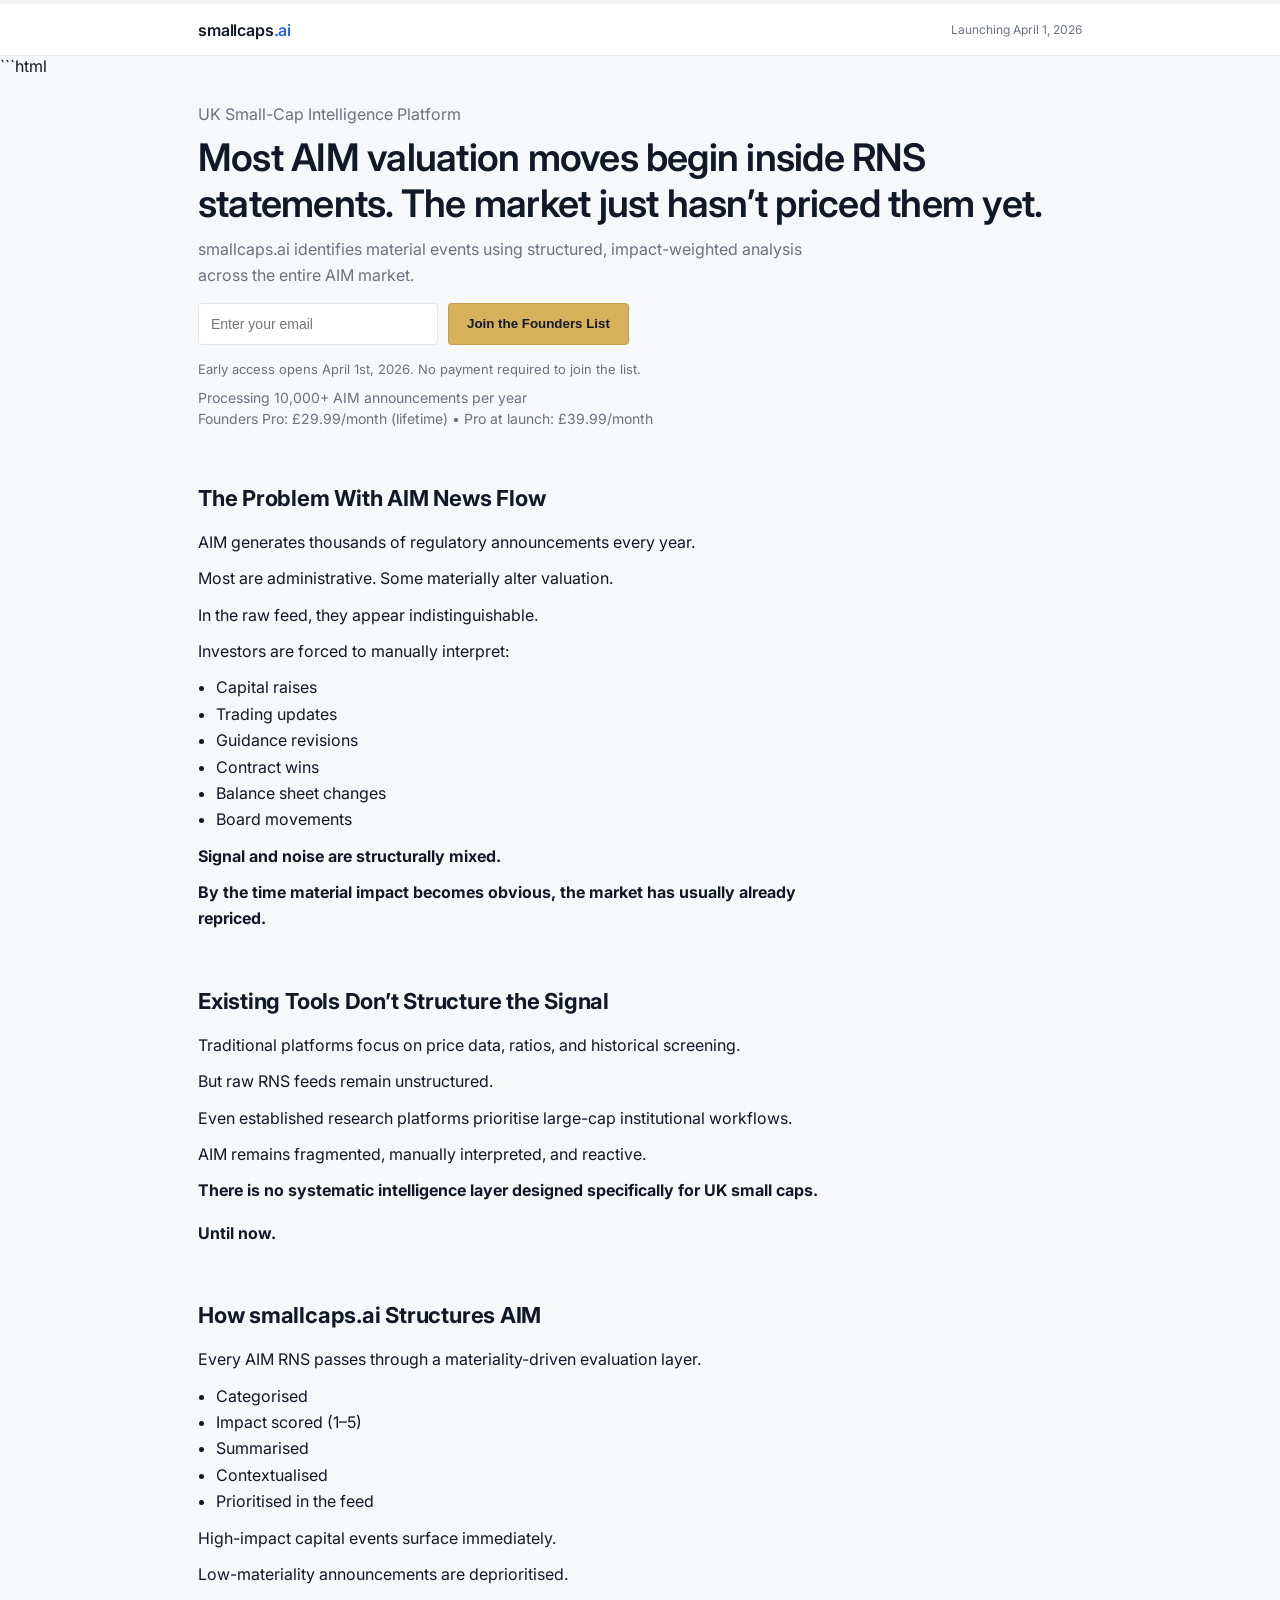
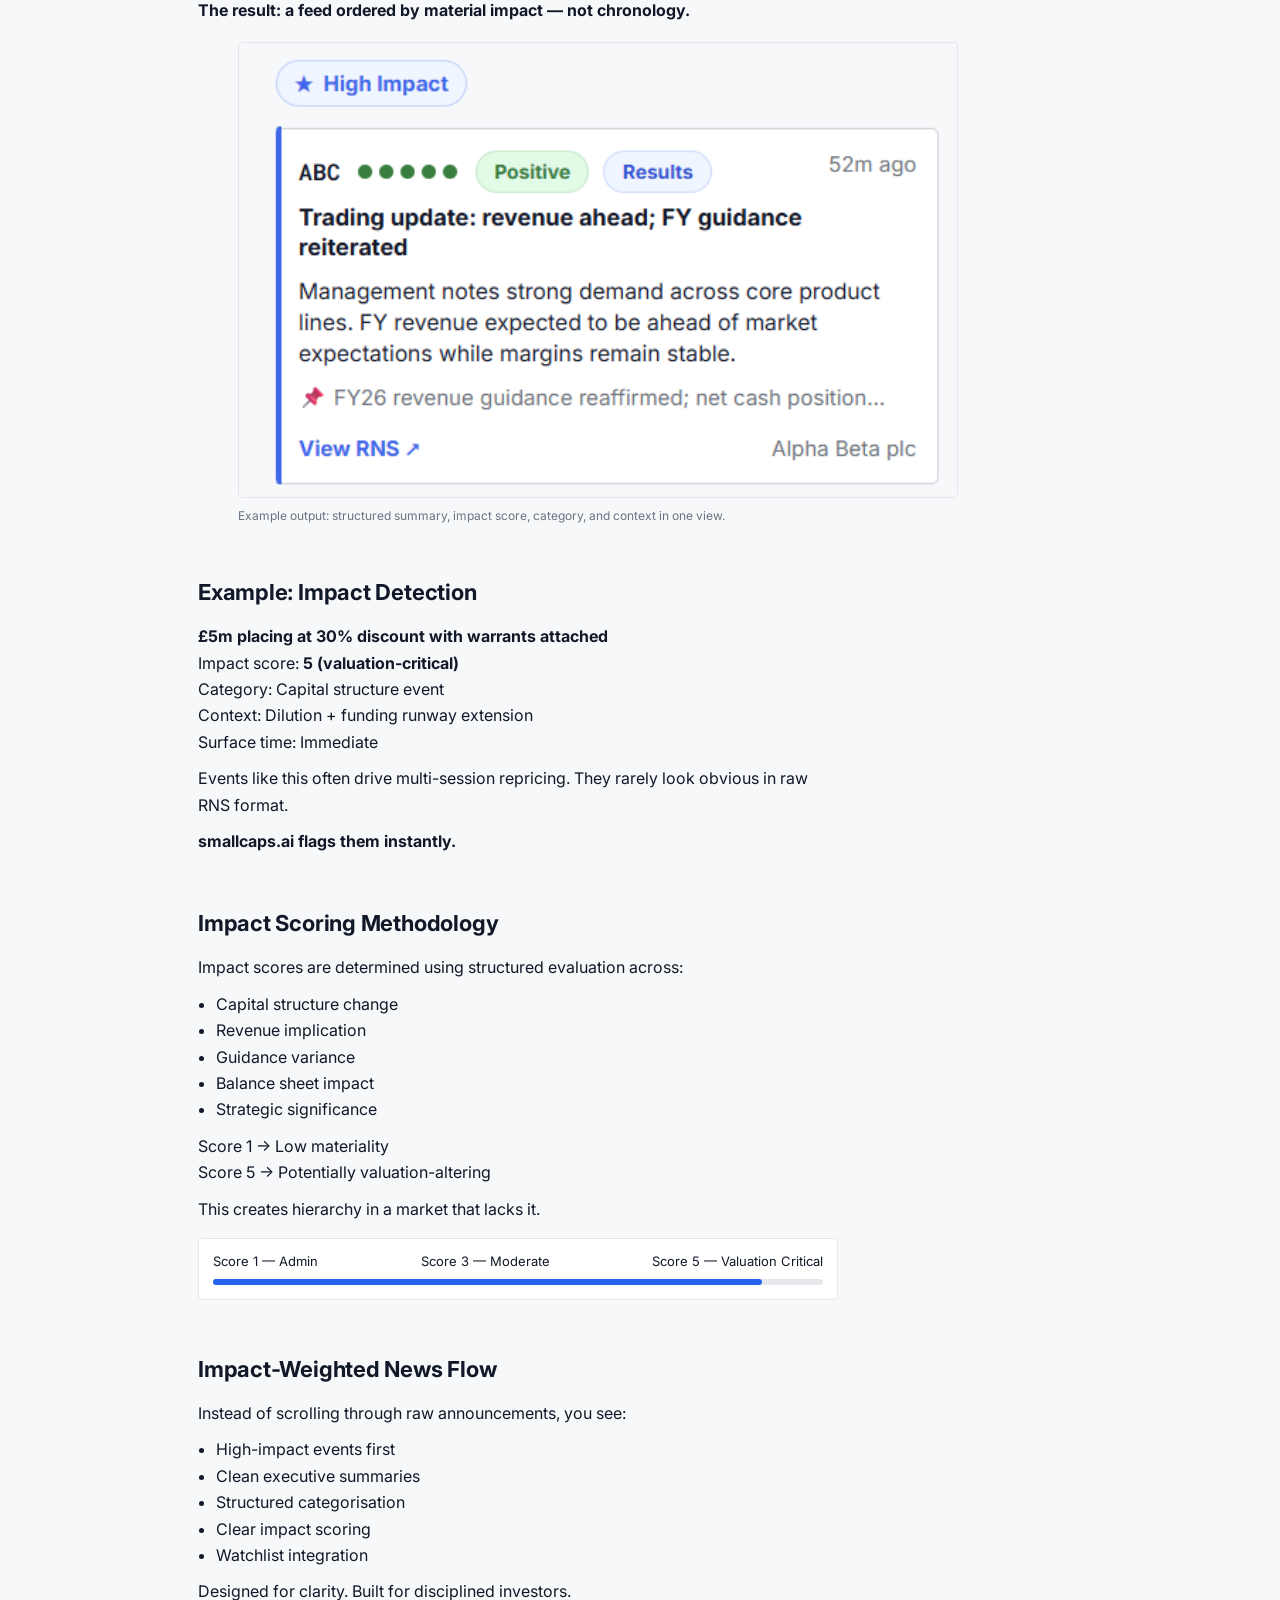
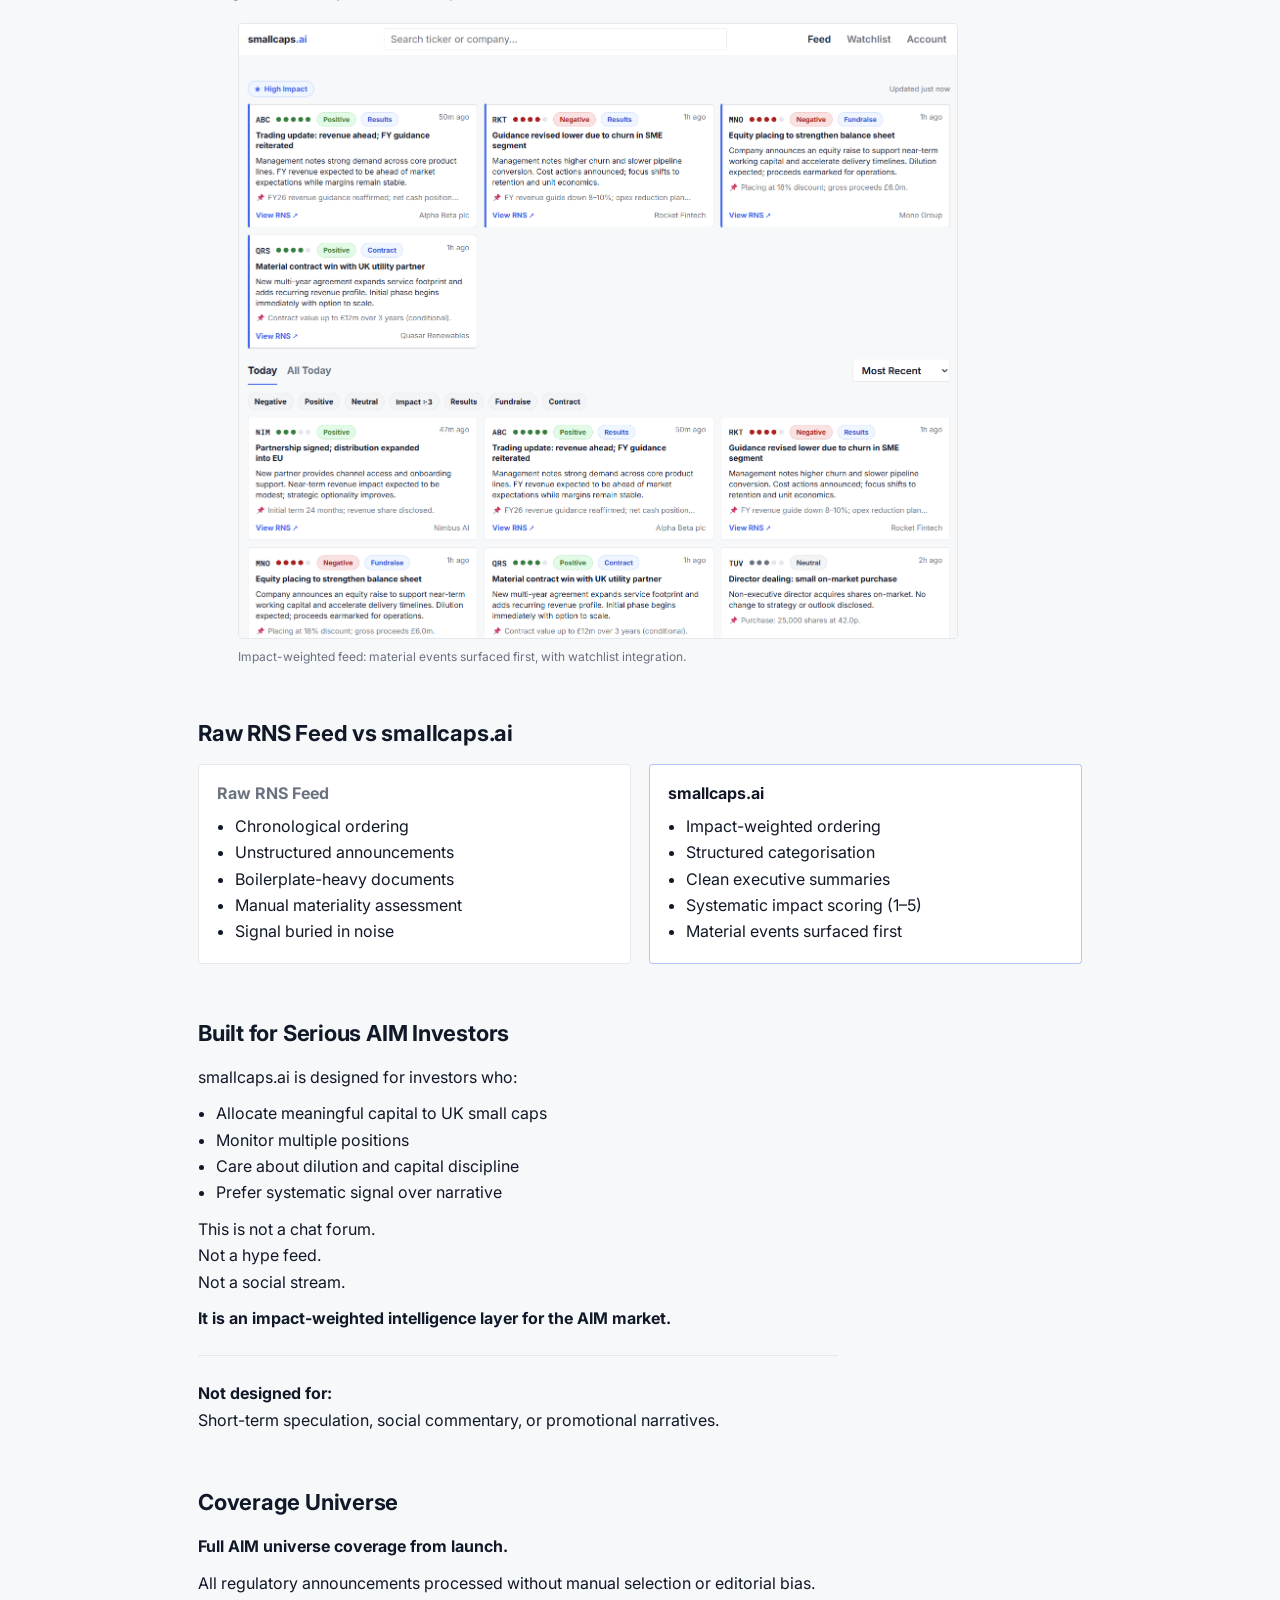
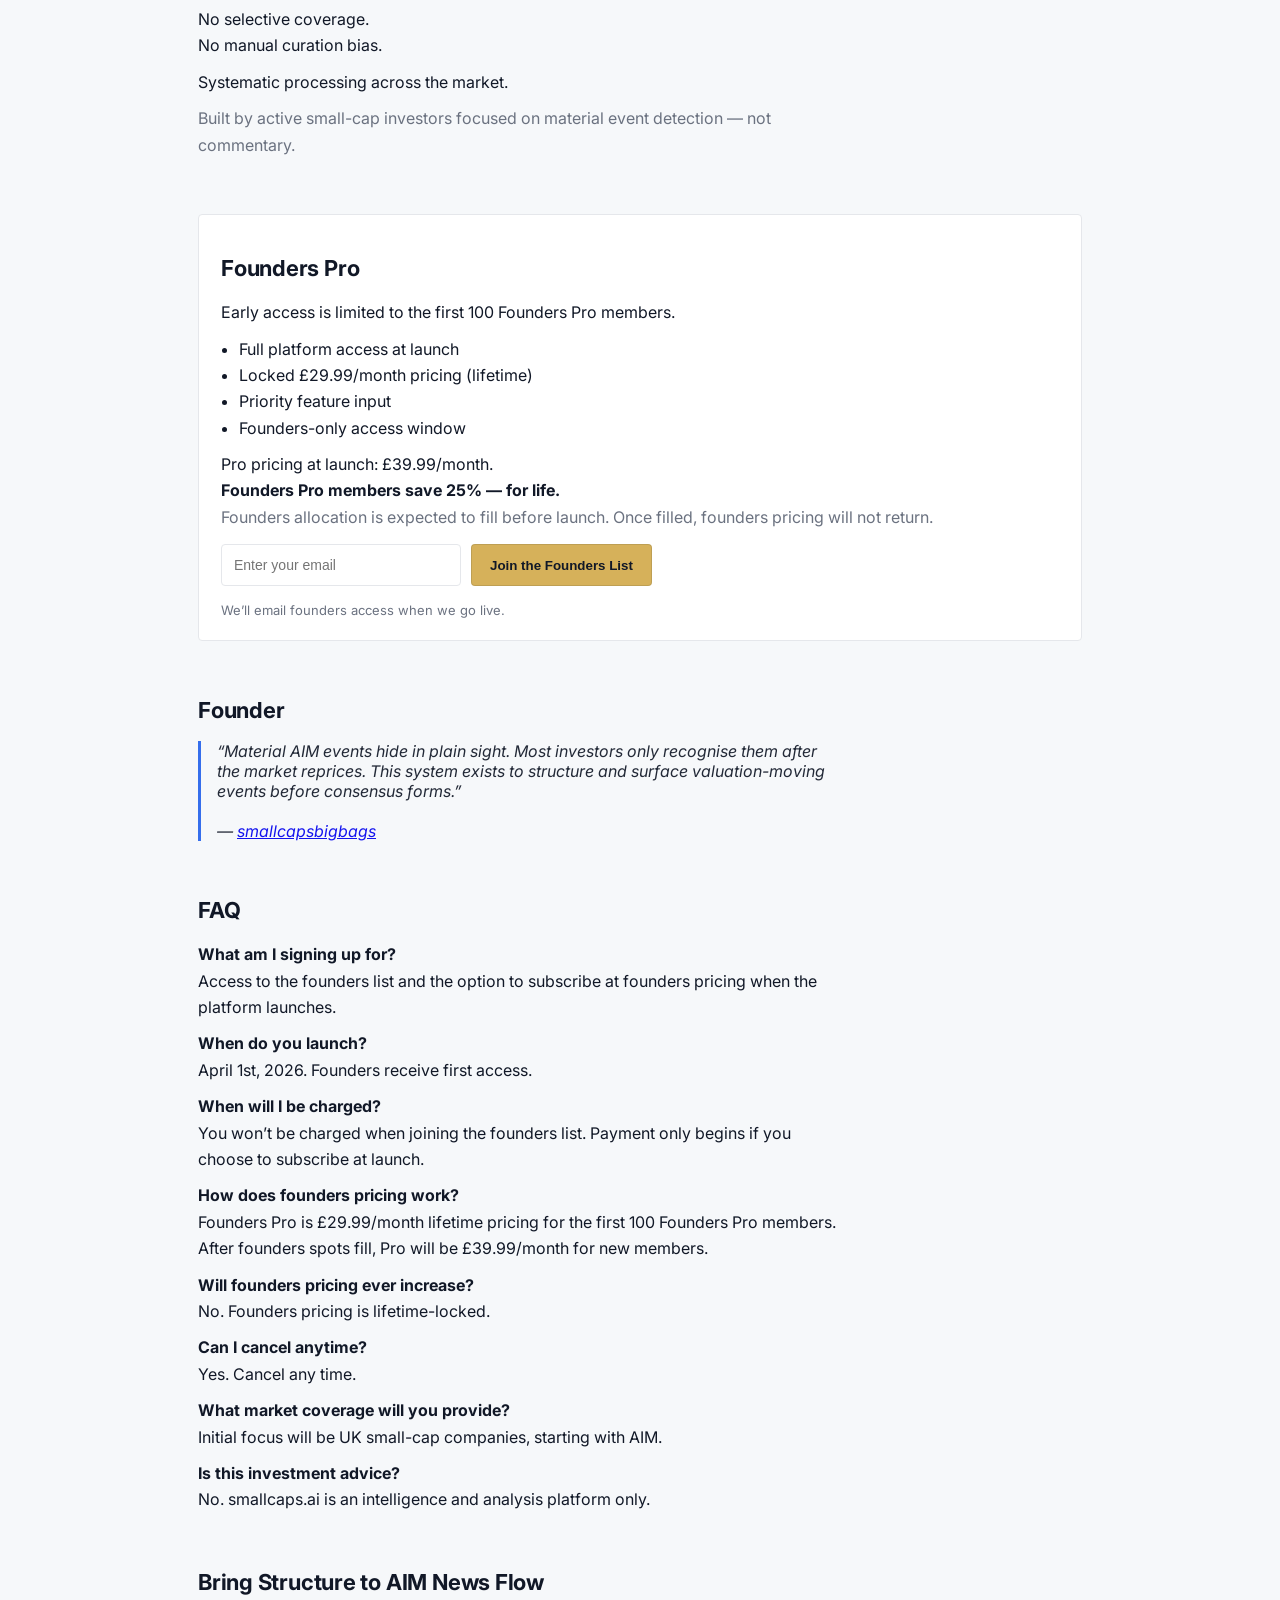
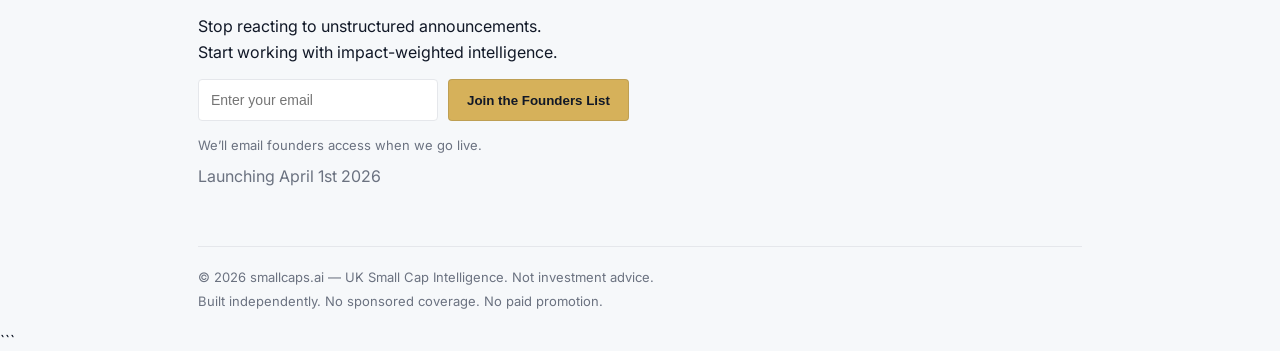
==== commit 8fe5dc5f: "Update pricing details in index.html" ====
--- a/index.html
+++ b/index.html
@@ -1,3 +1,4 @@
+```html
 <!doctype html>
 <html lang="en">
 <head>
@@ -214,7 +215,7 @@
 
   <h1>Most AIM valuation moves begin inside RNS statements. The market just hasn’t priced them yet.</h1>
 
-  <p class="muted">smallcaps.ai identifies material events before they are fully priced in — using structured, impact-weighted analysis across the entire AIM market.</p>
+  <p class="muted">smallcaps.ai identifies material events using structured, impact-weighted analysis across the entire AIM market.</p>
 
   <form class="cta-form" action="#" method="post">
     <input type="email" name="email" placeholder="Enter your email" required>
@@ -225,7 +226,7 @@
 
   <div class="muted" style="margin-top:10px;font-size:14px;line-height:1.5;">
     Processing 10,000+ AIM announcements per year<br>
-    Founders Pro: £19.99/month (permanently locked) • Standard Pro at launch: £29.99/month
+    Founders Pro: £29.99/month (lifetime) • Pro at launch: £39.99/month
   </div>
 </section>
 
@@ -433,14 +434,14 @@
 
     <ul>
       <li>Full platform access at launch</li>
-      <li>Locked £19.99/month pricing (permanent)</li>
+      <li>Locked £29.99/month pricing (lifetime)</li>
       <li>Priority feature input</li>
       <li>Founders-only access window</li>
     </ul>
 
     <p>
-      Standard Pro pricing at launch: £29.99/month.<br>
-      <strong>Founders Pro members save 33% — permanently.</strong><br>
+      Pro pricing at launch: £39.99/month.<br>
+      <strong>Founders Pro members save 25% — for life.</strong><br>
       <span class="muted">Founders allocation is expected to fill before launch. Once filled, founders pricing will not return.</span>
     </p>
 
@@ -480,10 +481,10 @@
   You won’t be charged when joining the founders list. Payment only begins if you choose to subscribe at launch.</p>
 
   <p><strong>How does founders pricing work?</strong><br>
-  Founders Pro is £19.99/month permanently locked pricing for the first 100 Founders Pro members. After founders spots fill, Pro will be £29.99/month for new members.</p>
+  Founders Pro is £29.99/month lifetime pricing for the first 100 Founders Pro members. After founders spots fill, Pro will be £39.99/month for new members.</p>
 
   <p><strong>Will founders pricing ever increase?</strong><br>
-  No. Founders pricing is permanently locked.</p>
+  No. Founders pricing is lifetime-locked.</p>
 
   <p><strong>Can I cancel anytime?</strong><br>
   Yes. Cancel any time.</p>
@@ -538,3 +539,4 @@
 
 </body>
 </html>
+```
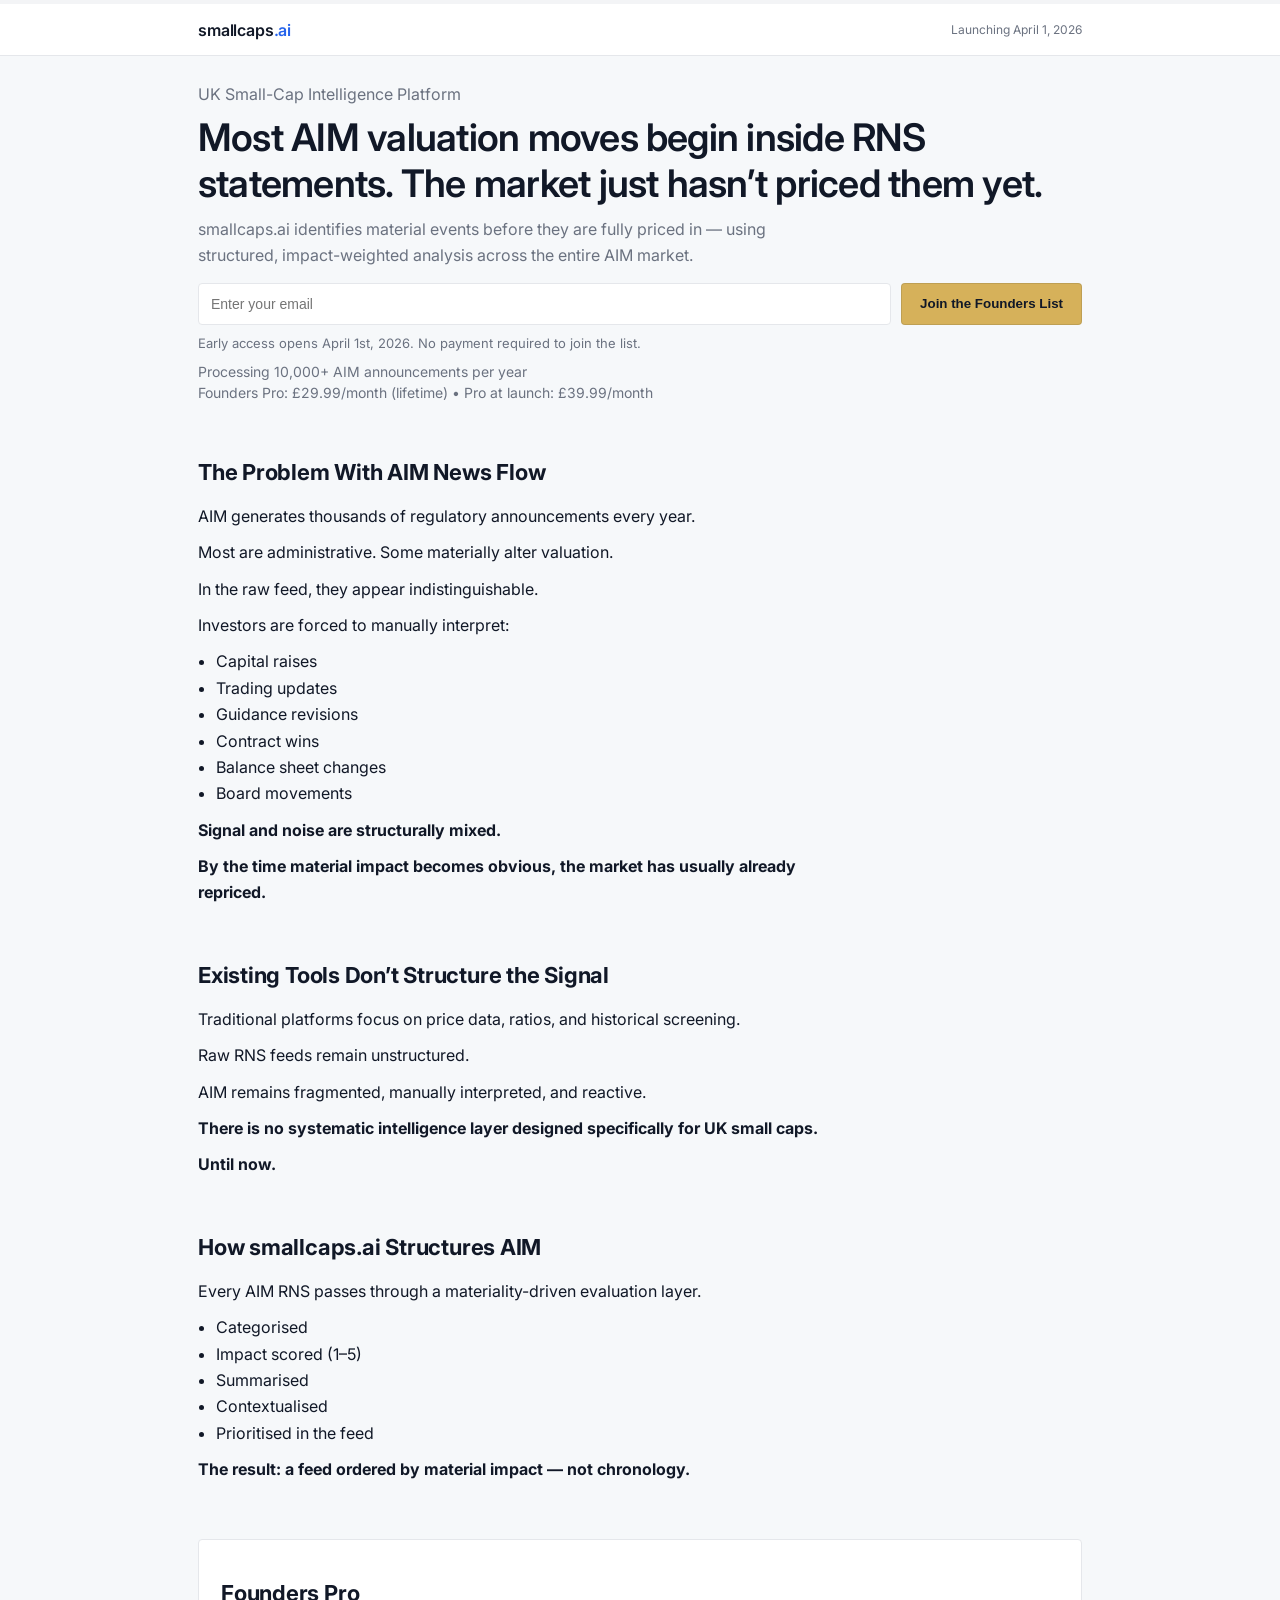
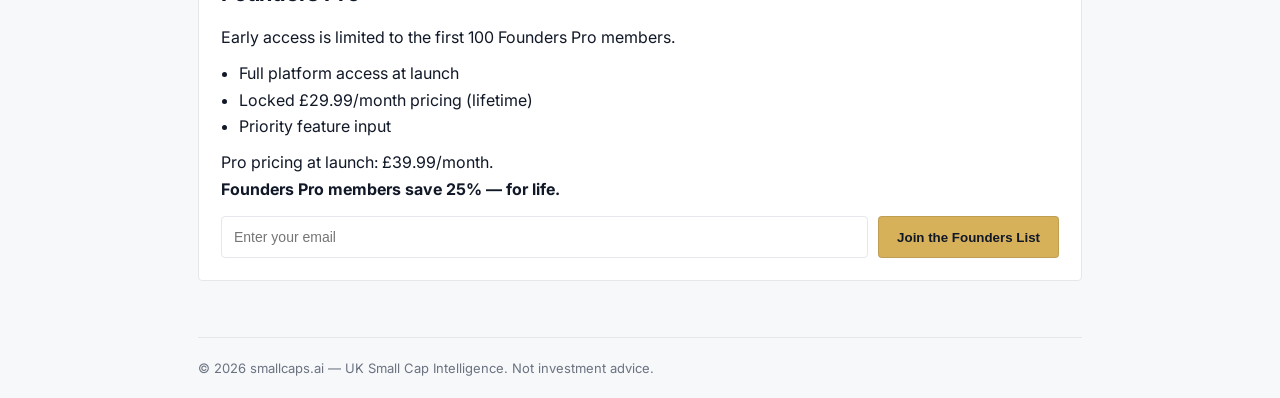
==== commit 53692546: "Refactor HTML structure and update content" ====
--- a/index.html
+++ b/index.html
@@ -1,4 +1,3 @@
-```html
 <!doctype html>
 <html lang="en">
 <head>
@@ -109,9 +108,10 @@
   border:1px solid var(--border);
   border-radius:var(--r);
   font-size:14px;
-  min-width:240px;
+  min-width:0;
   background:#fff;
   color:var(--text);
+  flex:1 1 0%;
 }
 .cta-form button{
   background:var(--gold);
@@ -121,6 +121,7 @@
   border-radius:var(--r);
   font-weight:700;
   cursor:pointer;
+  flex:0 0 auto;
 }
 .cta-form button:hover{filter:brightness(.98);}
 .cta-next{margin-top:10px;font-size:13px;}
@@ -133,7 +134,7 @@
   background:#fff;
 }
 
-/* Product media (screenshots + captions) */
+/* Product media */
 .product-media{
   margin-top:18px;
   max-width:720px;
@@ -153,7 +154,7 @@
   max-width:720px;
 }
 
-/* Comparison strip */
+/* Comparison */
 .compare{
   display:grid;
   gap:18px;
@@ -208,14 +209,12 @@
 
 <div class="container">
 
-<!-- HERO -->
 <section>
-  
   <div class="muted">UK Small-Cap Intelligence Platform</div>
 
   <h1>Most AIM valuation moves begin inside RNS statements. The market just hasn’t priced them yet.</h1>
 
-  <p class="muted">smallcaps.ai identifies material events using structured, impact-weighted analysis across the entire AIM market.</p>
+  <p class="muted">smallcaps.ai identifies material events before they are fully priced in — using structured, impact-weighted analysis across the entire AIM market.</p>
 
   <form class="cta-form" action="#" method="post">
     <input type="email" name="email" placeholder="Enter your email" required>
@@ -230,14 +229,11 @@
   </div>
 </section>
 
-<!-- PROBLEM -->
 <section>
   <h2>The Problem With AIM News Flow</h2>
-
   <p>AIM generates thousands of regulatory announcements every year.</p>
   <p>Most are administrative. Some materially alter valuation.</p>
   <p>In the raw feed, they appear indistinguishable.</p>
-
   <p>Investors are forced to manually interpret:</p>
   <ul>
     <li>Capital raises</li>
@@ -247,31 +243,22 @@
     <li>Balance sheet changes</li>
     <li>Board movements</li>
   </ul>
-
   <p><strong>Signal and noise are structurally mixed.</strong></p>
   <p><strong>By the time material impact becomes obvious, the market has usually already repriced.</strong></p>
 </section>
 
-<!-- MARKET REALITY -->
 <section>
   <h2>Existing Tools Don’t Structure the Signal</h2>
-
   <p>Traditional platforms focus on price data, ratios, and historical screening.</p>
-  <p>But raw RNS feeds remain unstructured.</p>
-  <p>Even established research platforms prioritise large-cap institutional workflows.</p>
-
+  <p>Raw RNS feeds remain unstructured.</p>
   <p>AIM remains fragmented, manually interpreted, and reactive.</p>
   <p><strong>There is no systematic intelligence layer designed specifically for UK small caps.</strong></p>
-
-  <p style="margin-top:16px;"><strong>Until now.</strong></p>
-</section>
-
-<!-- SOLUTION -->
+  <p><strong>Until now.</strong></p>
+</section>
+
 <section>
   <h2>How smallcaps.ai Structures AIM</h2>
-
   <p>Every AIM RNS passes through a materiality-driven evaluation layer.</p>
-
   <ul>
     <li>Categorised</li>
     <li>Impact scored (1–5)</li>
@@ -279,245 +266,31 @@
     <li>Contextualised</li>
     <li>Prioritised in the feed</li>
   </ul>
-
-  <p>High-impact capital events surface immediately.</p>
-  <p>Low-materiality announcements are deprioritised.</p>
-
   <p><strong>The result: a feed ordered by material impact — not chronology.</strong></p>
-
-  <figure class="product-media">
-    <img src="mock-card-detail.png" alt="smallcaps.ai card detail preview">
-    <figcaption>Example output: structured summary, impact score, category, and context in one view.</figcaption>
-  </figure>
-</section>
-
-<!-- EXAMPLE -->
-<section>
-  <h2>Example: Impact Detection</h2>
-
-  <p><strong>£5m placing at 30% discount with warrants attached</strong><br>
-     Impact score: <strong>5 (valuation-critical)</strong><br>
-     Category: Capital structure event<br>
-     Context: Dilution + funding runway extension<br>
-     Surface time: Immediate</p>
-
-  <p>Events like this often drive multi-session repricing. They rarely look obvious in raw RNS format.</p>
-  <p><strong>smallcaps.ai flags them instantly.</strong></p>
-</section>
-
-<!-- IMPACT SCORING -->
-<section>
-  <h2>Impact Scoring Methodology</h2>
-
-  <p>Impact scores are determined using structured evaluation across:</p>
-  <ul>
-    <li>Capital structure change</li>
-    <li>Revenue implication</li>
-    <li>Guidance variance</li>
-    <li>Balance sheet impact</li>
-    <li>Strategic significance</li>
-  </ul>
-
-  <p>Score 1 → Low materiality<br>
-     Score 5 → Potentially valuation-altering</p>
-
-  <p>This creates hierarchy in a market that lacks it.</p>
-
-  <div style="margin-top:16px;padding:14px;border:1px solid var(--border);border-radius:var(--r);background:#fff;max-width:640px;">
-    <div style="display:flex;justify-content:space-between;font-size:13px;">
-      <span>Score 1 — Admin</span>
-      <span>Score 3 — Moderate</span>
-      <span>Score 5 — Valuation Critical</span>
-    </div>
-    <div style="margin-top:10px;height:6px;background:#E5E7EB;border-radius:4px;">
-      <div style="width:90%;height:100%;background:#2563EB;border-radius:4px;"></div>
-    </div>
-  </div>
-</section>
-
-<!-- FEED + DASHBOARD -->
-<section>
-  <h2>Impact-Weighted News Flow</h2>
-
-  <p>Instead of scrolling through raw announcements, you see:</p>
-  <ul>
-    <li>High-impact events first</li>
-    <li>Clean executive summaries</li>
-    <li>Structured categorisation</li>
-    <li>Clear impact scoring</li>
-    <li>Watchlist integration</li>
-  </ul>
-
-  <p>Designed for clarity. Built for disciplined investors.</p>
-
-  <figure class="product-media">
-    <img src="mock-dashboard.png" alt="smallcaps.ai dashboard preview">
-    <figcaption>Impact-weighted feed: material events surfaced first, with watchlist integration.</figcaption>
-  </figure>
-</section>
-
-<!-- COMPARISON STRIP -->
-<section>
-  <h2>Raw RNS Feed vs smallcaps.ai</h2>
-
-  <div class="compare">
-    <div class="compare-col">
-      <div class="compare-title muted">Raw RNS Feed</div>
-      <ul>
-        <li>Chronological ordering</li>
-        <li>Unstructured announcements</li>
-        <li>Boilerplate-heavy documents</li>
-        <li>Manual materiality assessment</li>
-        <li>Signal buried in noise</li>
-      </ul>
-    </div>
-
-    <div class="compare-col highlight">
-      <div class="compare-title">smallcaps.ai</div>
-      <ul>
-        <li>Impact-weighted ordering</li>
-        <li>Structured categorisation</li>
-        <li>Clean executive summaries</li>
-        <li>Systematic impact scoring (1–5)</li>
-        <li>Material events surfaced first</li>
-      </ul>
-    </div>
-  </div>
-</section>
-
-<!-- WHO IT'S FOR -->
-<section>
-  <h2>Built for Serious AIM Investors</h2>
-
-  <p>smallcaps.ai is designed for investors who:</p>
-  <ul>
-    <li>Allocate meaningful capital to UK small caps</li>
-    <li>Monitor multiple positions</li>
-    <li>Care about dilution and capital discipline</li>
-    <li>Prefer systematic signal over narrative</li>
-  </ul>
-
-  <p>This is not a chat forum.<br>
-     Not a hype feed.<br>
-     Not a social stream.</p>
-
-  <p><strong>It is an impact-weighted intelligence layer for the AIM market.</strong></p>
-
-  <hr style="border:none;border-top:1px solid var(--border);margin:24px 0;max-width:640px;">
-
-  <p style="max-width:640px;">
-    <strong>Not designed for:</strong><br>
-    Short-term speculation, social commentary, or promotional narratives.
-  </p>
-</section>
-
-<!-- COVERAGE -->
-<section>
-  <h2>Coverage Universe</h2>
-
-  <p><strong>Full AIM universe coverage from launch.</strong></p>
-  <p>All regulatory announcements processed without manual selection or editorial bias.</p>
-
-  <p>No selective coverage.<br>No manual curation bias.</p>
-
-  <p>Systematic processing across the market.</p>
-
-  <p class="muted" style="max-width:640px;">Built by active small-cap investors focused on material event detection — not commentary.</p>
-</section>
-
-<!-- PRICING -->
+</section>
+
 <section id="founders">
   <div class="price-box">
     <h2>Founders Pro</h2>
-
     <p>Early access is limited to the first 100 Founders Pro members.</p>
-
     <ul>
       <li>Full platform access at launch</li>
       <li>Locked £29.99/month pricing (lifetime)</li>
       <li>Priority feature input</li>
-      <li>Founders-only access window</li>
     </ul>
-
     <p>
       Pro pricing at launch: £39.99/month.<br>
-      <strong>Founders Pro members save 25% — for life.</strong><br>
-      <span class="muted">Founders allocation is expected to fill before launch. Once filled, founders pricing will not return.</span>
+      <strong>Founders Pro members save 25% — for life.</strong>
     </p>
-
     <form class="cta-form" action="#" method="post">
       <input type="email" name="email" placeholder="Enter your email" required>
       <button type="submit">Join the Founders List</button>
     </form>
-
-    <div class="muted cta-next">We’ll email founders access when we go live.</div>
   </div>
-</section>
-
-<!-- FOUNDER -->
-<section>
-  <h2>Founder</h2>
-
-  <div class="blockquote">
-    “Material AIM events hide in plain sight.
-    Most investors only recognise them after the market reprices.
-    This system exists to structure and surface valuation-moving events before consensus forms.”
-    <br><br>
-    — <a href="https://www.smallcapsbigbags.com" target="_blank" rel="noopener">smallcapsbigbags</a>
-  </div>
-</section>
-
-<!-- FAQ -->
-<section>
-  <h2>FAQ</h2>
-
-  <p><strong>What am I signing up for?</strong><br>
-  Access to the founders list and the option to subscribe at founders pricing when the platform launches.</p>
-
-  <p><strong>When do you launch?</strong><br>
-  April 1st, 2026. Founders receive first access.</p>
-
-  <p><strong>When will I be charged?</strong><br>
-  You won’t be charged when joining the founders list. Payment only begins if you choose to subscribe at launch.</p>
-
-  <p><strong>How does founders pricing work?</strong><br>
-  Founders Pro is £29.99/month lifetime pricing for the first 100 Founders Pro members. After founders spots fill, Pro will be £39.99/month for new members.</p>
-
-  <p><strong>Will founders pricing ever increase?</strong><br>
-  No. Founders pricing is lifetime-locked.</p>
-
-  <p><strong>Can I cancel anytime?</strong><br>
-  Yes. Cancel any time.</p>
-
-  <p><strong>What market coverage will you provide?</strong><br>
-  Initial focus will be UK small-cap companies, starting with AIM.</p>
-
-  <p><strong>Is this investment advice?</strong><br>
-  No. smallcaps.ai is an intelligence and analysis platform only.</p>
-</section>
-
-<!-- FINAL CTA -->
-<section id="join">
-  <h2>Bring Structure to AIM News Flow</h2>
-
-  <p>Stop reacting to unstructured announcements.<br>
-     Start working with impact-weighted intelligence.</p>
-
-  <form class="cta-form" action="#" method="post">
-    <input type="email" name="email" placeholder="Enter your email" required>
-    <button type="submit">Join the Founders List</button>
-  </form>
-
-  <div class="muted cta-next">We’ll email founders access when we go live.</div>
-
-  <p class="muted">Launching April 1st 2026</p>
 </section>
 
 <footer>
   © 2026 smallcaps.ai — UK Small Cap Intelligence. Not investment advice.
-  <div style="margin-top:8px;">
-    Built independently. No sponsored coverage. No paid promotion.
-  </div>
 </footer>
 
 </div>
@@ -539,4 +312,3 @@
 
 </body>
 </html>
-```
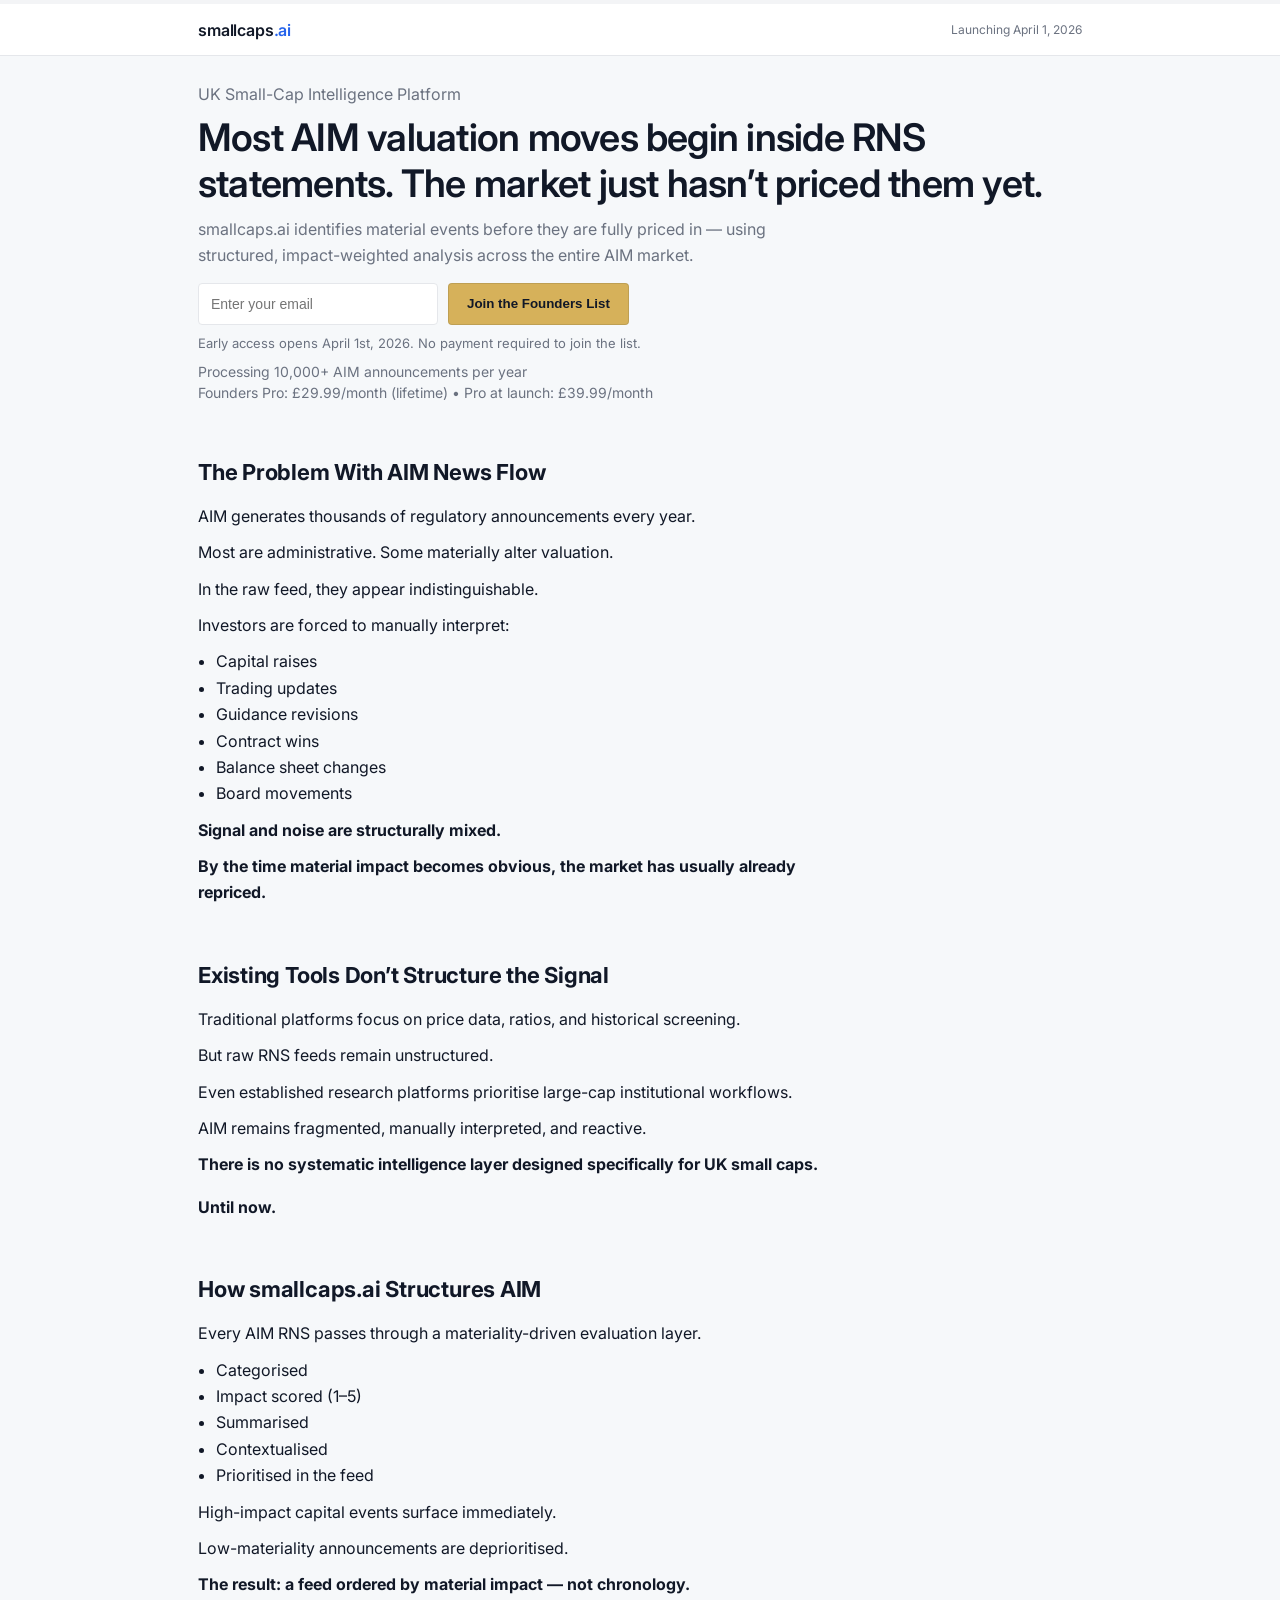
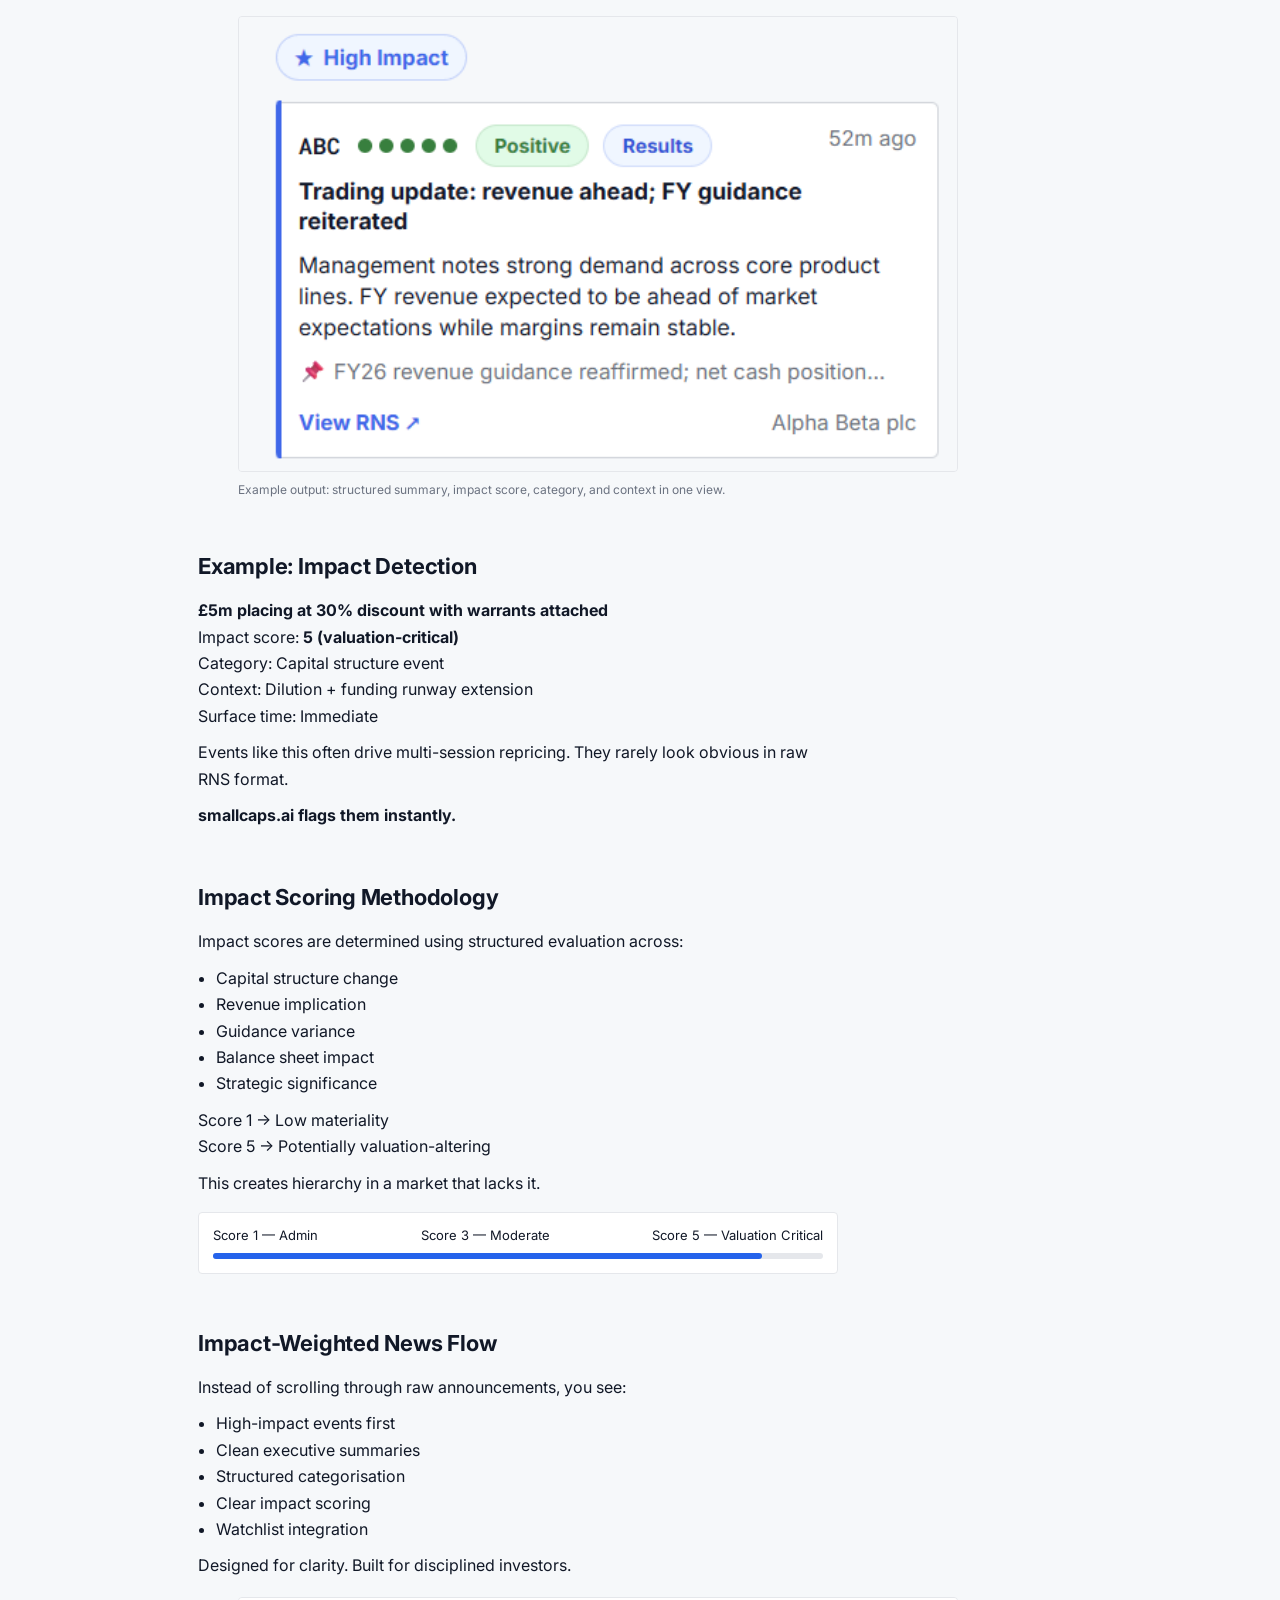
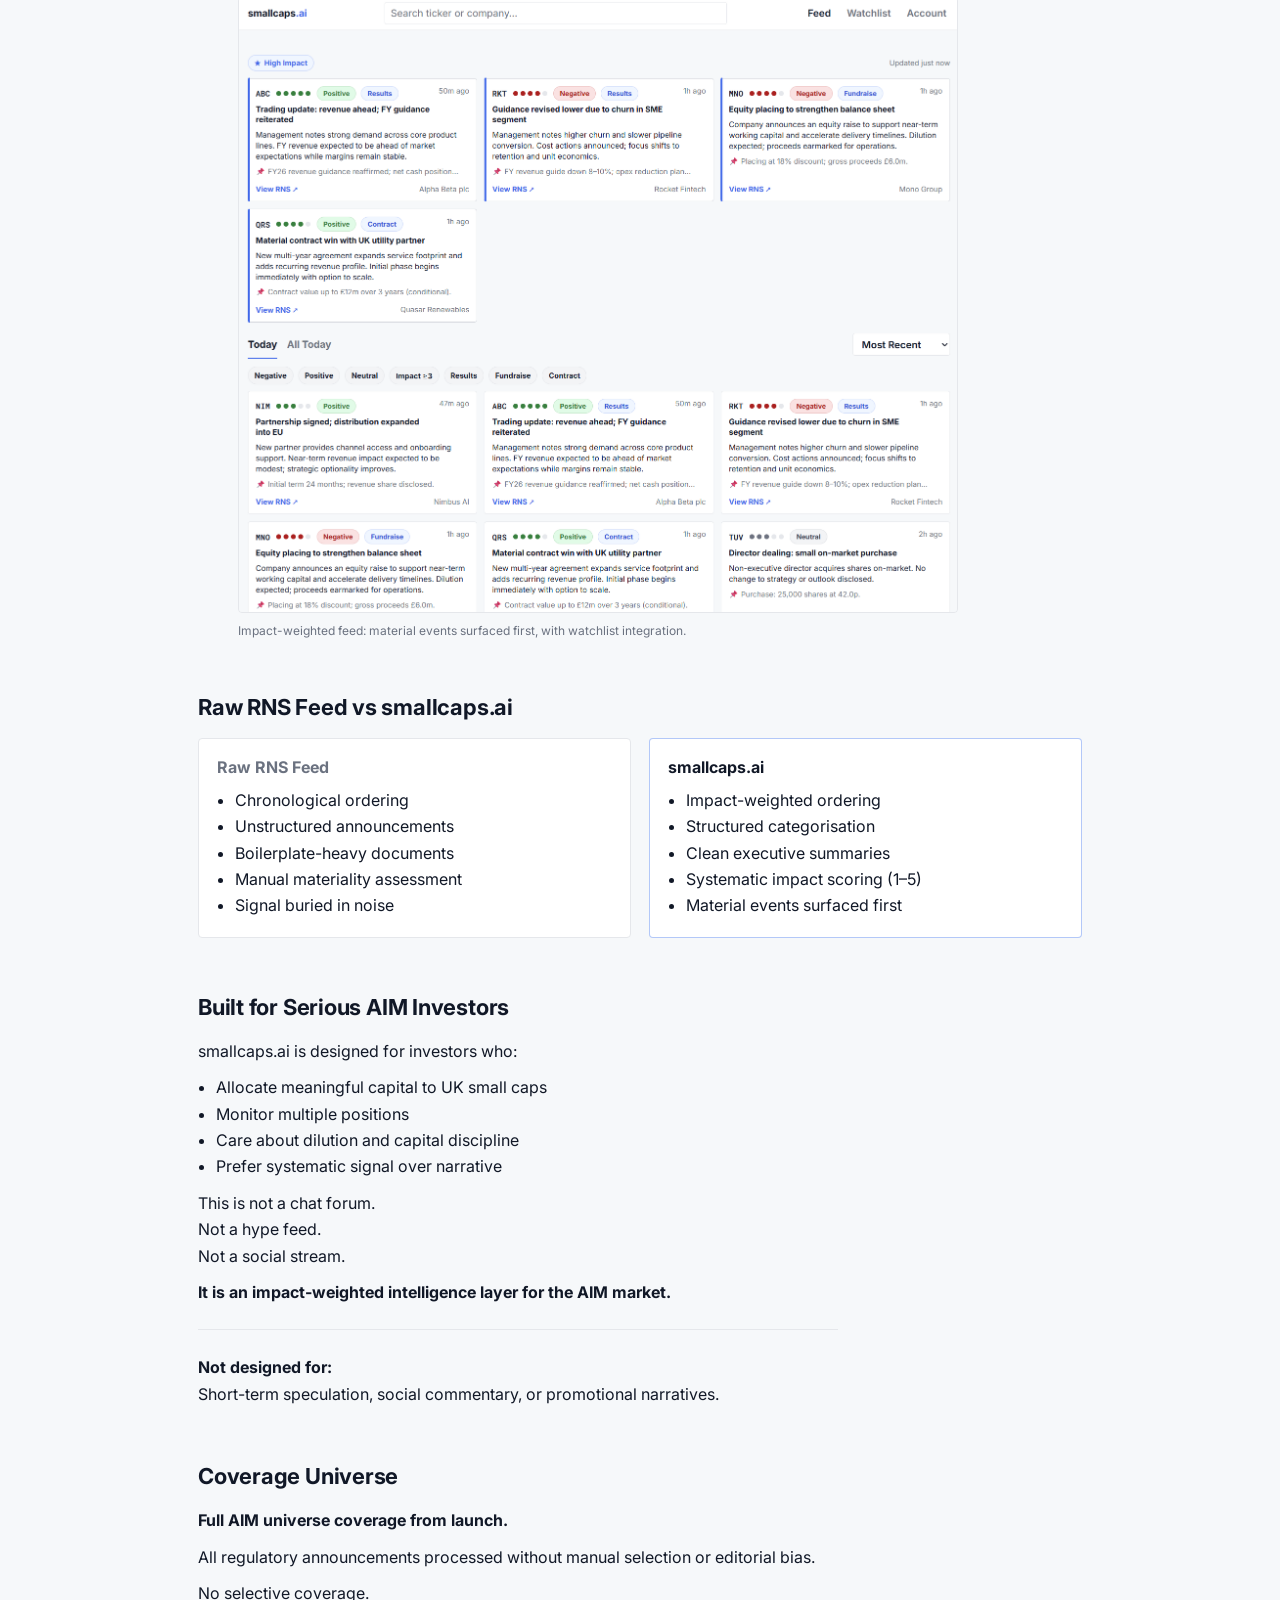
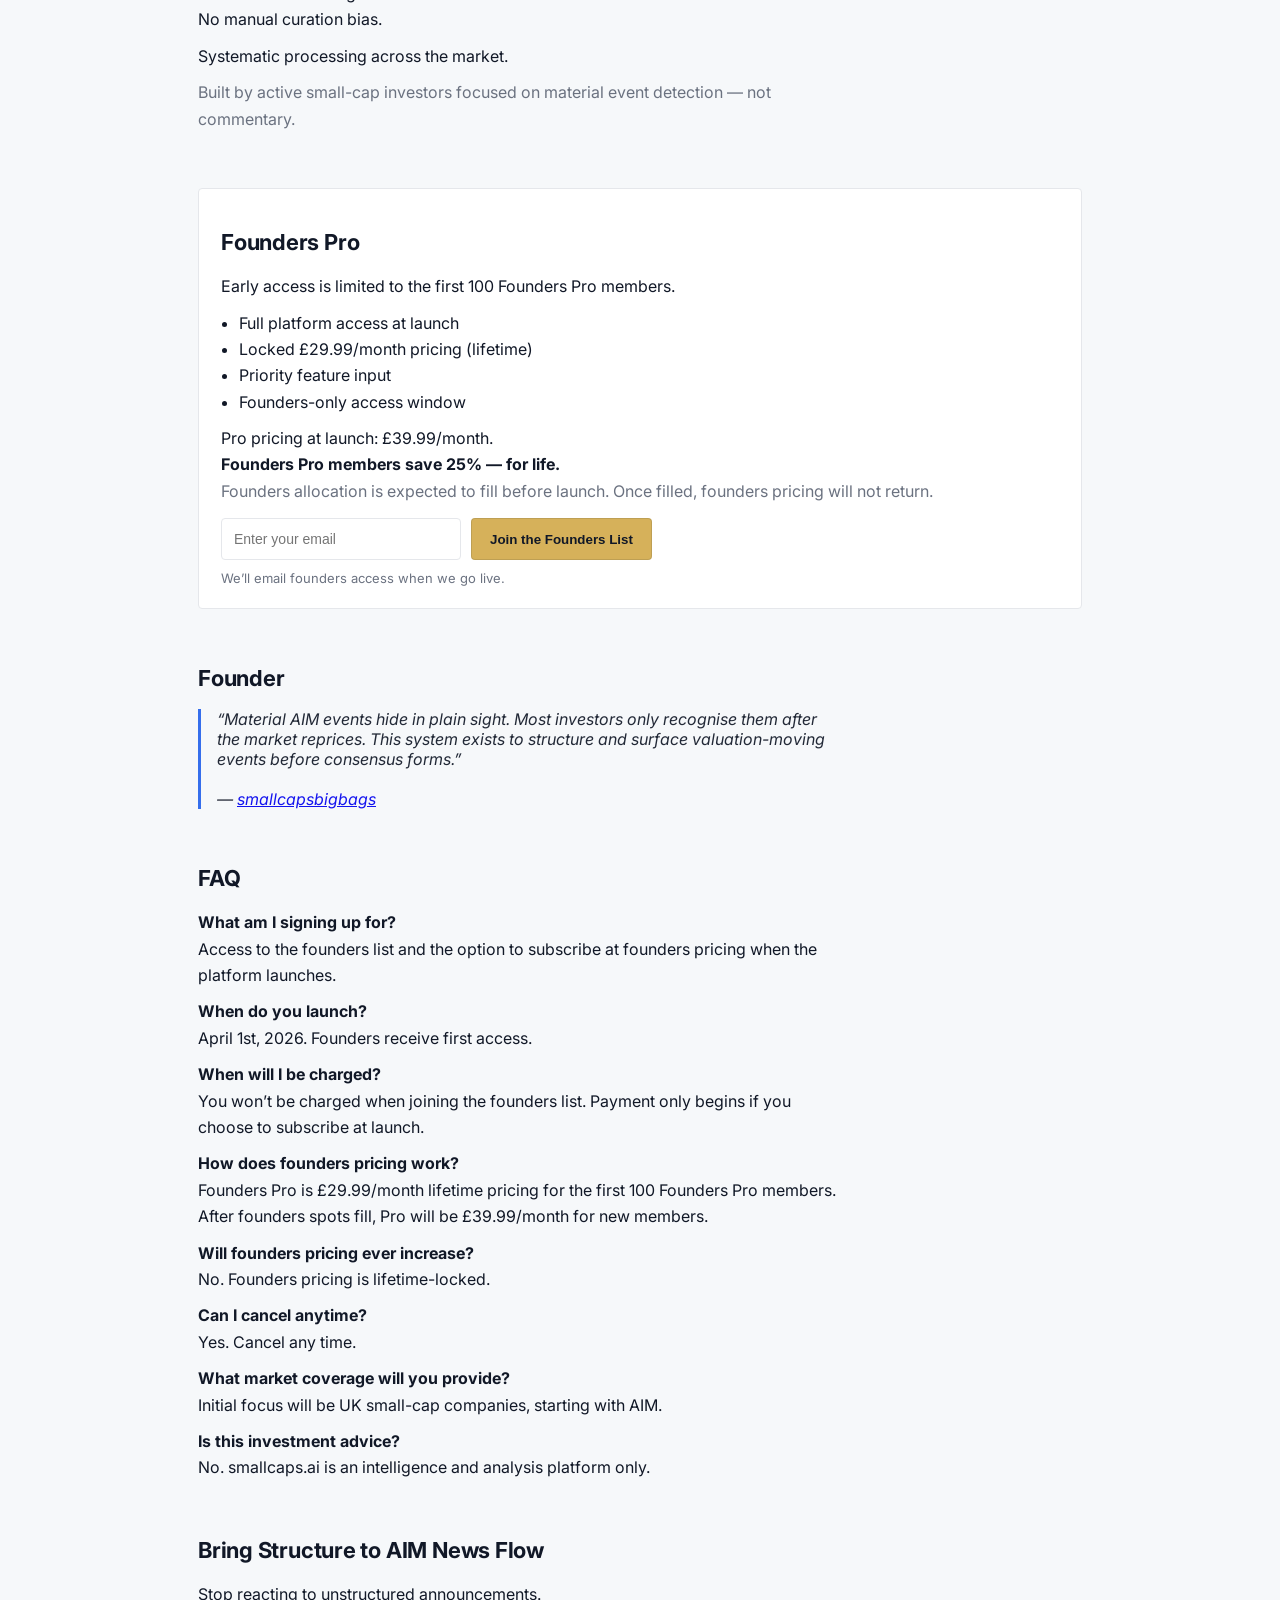
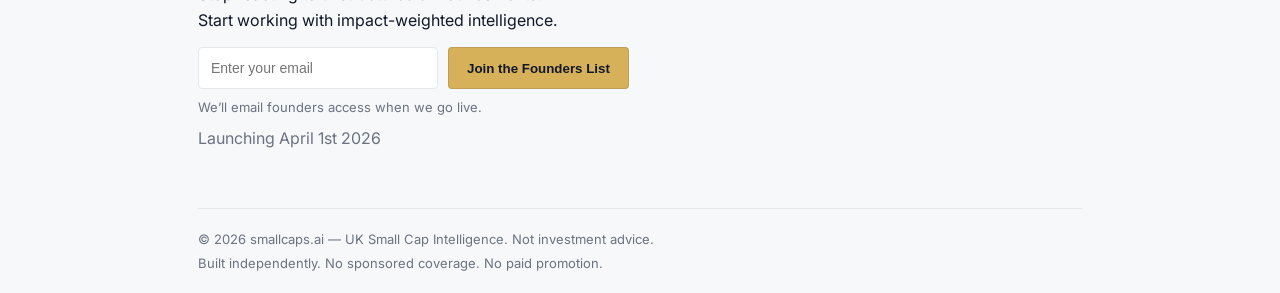
==== commit 576117f8: "Update index.html with layout and content changes" ====
--- a/index.html
+++ b/index.html
@@ -108,10 +108,9 @@
   border:1px solid var(--border);
   border-radius:var(--r);
   font-size:14px;
-  min-width:0;
+  min-width:240px;
   background:#fff;
   color:var(--text);
-  flex:1 1 0%;
 }
 .cta-form button{
   background:var(--gold);
@@ -121,7 +120,6 @@
   border-radius:var(--r);
   font-weight:700;
   cursor:pointer;
-  flex:0 0 auto;
 }
 .cta-form button:hover{filter:brightness(.98);}
 .cta-next{margin-top:10px;font-size:13px;}
@@ -134,7 +132,7 @@
   background:#fff;
 }
 
-/* Product media */
+/* Product media (screenshots + captions) */
 .product-media{
   margin-top:18px;
   max-width:720px;
@@ -154,7 +152,7 @@
   max-width:720px;
 }
 
-/* Comparison */
+/* Comparison strip */
 .compare{
   display:grid;
   gap:18px;
@@ -209,7 +207,9 @@
 
 <div class="container">
 
-<section>
+<!-- HERO -->
+<section>
+  
   <div class="muted">UK Small-Cap Intelligence Platform</div>
 
   <h1>Most AIM valuation moves begin inside RNS statements. The market just hasn’t priced them yet.</h1>
@@ -229,11 +229,14 @@
   </div>
 </section>
 
+<!-- PROBLEM -->
 <section>
   <h2>The Problem With AIM News Flow</h2>
+
   <p>AIM generates thousands of regulatory announcements every year.</p>
   <p>Most are administrative. Some materially alter valuation.</p>
   <p>In the raw feed, they appear indistinguishable.</p>
+
   <p>Investors are forced to manually interpret:</p>
   <ul>
     <li>Capital raises</li>
@@ -243,22 +246,31 @@
     <li>Balance sheet changes</li>
     <li>Board movements</li>
   </ul>
+
   <p><strong>Signal and noise are structurally mixed.</strong></p>
   <p><strong>By the time material impact becomes obvious, the market has usually already repriced.</strong></p>
 </section>
 
+<!-- MARKET REALITY -->
 <section>
   <h2>Existing Tools Don’t Structure the Signal</h2>
+
   <p>Traditional platforms focus on price data, ratios, and historical screening.</p>
-  <p>Raw RNS feeds remain unstructured.</p>
+  <p>But raw RNS feeds remain unstructured.</p>
+  <p>Even established research platforms prioritise large-cap institutional workflows.</p>
+
   <p>AIM remains fragmented, manually interpreted, and reactive.</p>
   <p><strong>There is no systematic intelligence layer designed specifically for UK small caps.</strong></p>
-  <p><strong>Until now.</strong></p>
-</section>
-
+
+  <p style="margin-top:16px;"><strong>Until now.</strong></p>
+</section>
+
+<!-- SOLUTION -->
 <section>
   <h2>How smallcaps.ai Structures AIM</h2>
+
   <p>Every AIM RNS passes through a materiality-driven evaluation layer.</p>
+
   <ul>
     <li>Categorised</li>
     <li>Impact scored (1–5)</li>
@@ -266,31 +278,245 @@
     <li>Contextualised</li>
     <li>Prioritised in the feed</li>
   </ul>
+
+  <p>High-impact capital events surface immediately.</p>
+  <p>Low-materiality announcements are deprioritised.</p>
+
   <p><strong>The result: a feed ordered by material impact — not chronology.</strong></p>
-</section>
-
+
+  <figure class="product-media">
+    <img src="mock-card-detail.png" alt="smallcaps.ai card detail preview">
+    <figcaption>Example output: structured summary, impact score, category, and context in one view.</figcaption>
+  </figure>
+</section>
+
+<!-- EXAMPLE -->
+<section>
+  <h2>Example: Impact Detection</h2>
+
+  <p><strong>£5m placing at 30% discount with warrants attached</strong><br>
+     Impact score: <strong>5 (valuation-critical)</strong><br>
+     Category: Capital structure event<br>
+     Context: Dilution + funding runway extension<br>
+     Surface time: Immediate</p>
+
+  <p>Events like this often drive multi-session repricing. They rarely look obvious in raw RNS format.</p>
+  <p><strong>smallcaps.ai flags them instantly.</strong></p>
+</section>
+
+<!-- IMPACT SCORING -->
+<section>
+  <h2>Impact Scoring Methodology</h2>
+
+  <p>Impact scores are determined using structured evaluation across:</p>
+  <ul>
+    <li>Capital structure change</li>
+    <li>Revenue implication</li>
+    <li>Guidance variance</li>
+    <li>Balance sheet impact</li>
+    <li>Strategic significance</li>
+  </ul>
+
+  <p>Score 1 → Low materiality<br>
+     Score 5 → Potentially valuation-altering</p>
+
+  <p>This creates hierarchy in a market that lacks it.</p>
+
+  <div style="margin-top:16px;padding:14px;border:1px solid var(--border);border-radius:var(--r);background:#fff;max-width:640px;">
+    <div style="display:flex;justify-content:space-between;font-size:13px;">
+      <span>Score 1 — Admin</span>
+      <span>Score 3 — Moderate</span>
+      <span>Score 5 — Valuation Critical</span>
+    </div>
+    <div style="margin-top:10px;height:6px;background:#E5E7EB;border-radius:4px;">
+      <div style="width:90%;height:100%;background:#2563EB;border-radius:4px;"></div>
+    </div>
+  </div>
+</section>
+
+<!-- FEED + DASHBOARD -->
+<section>
+  <h2>Impact-Weighted News Flow</h2>
+
+  <p>Instead of scrolling through raw announcements, you see:</p>
+  <ul>
+    <li>High-impact events first</li>
+    <li>Clean executive summaries</li>
+    <li>Structured categorisation</li>
+    <li>Clear impact scoring</li>
+    <li>Watchlist integration</li>
+  </ul>
+
+  <p>Designed for clarity. Built for disciplined investors.</p>
+
+  <figure class="product-media">
+    <img src="mock-dashboard.png" alt="smallcaps.ai dashboard preview">
+    <figcaption>Impact-weighted feed: material events surfaced first, with watchlist integration.</figcaption>
+  </figure>
+</section>
+
+<!-- COMPARISON STRIP -->
+<section>
+  <h2>Raw RNS Feed vs smallcaps.ai</h2>
+
+  <div class="compare">
+    <div class="compare-col">
+      <div class="compare-title muted">Raw RNS Feed</div>
+      <ul>
+        <li>Chronological ordering</li>
+        <li>Unstructured announcements</li>
+        <li>Boilerplate-heavy documents</li>
+        <li>Manual materiality assessment</li>
+        <li>Signal buried in noise</li>
+      </ul>
+    </div>
+
+    <div class="compare-col highlight">
+      <div class="compare-title">smallcaps.ai</div>
+      <ul>
+        <li>Impact-weighted ordering</li>
+        <li>Structured categorisation</li>
+        <li>Clean executive summaries</li>
+        <li>Systematic impact scoring (1–5)</li>
+        <li>Material events surfaced first</li>
+      </ul>
+    </div>
+  </div>
+</section>
+
+<!-- WHO IT'S FOR -->
+<section>
+  <h2>Built for Serious AIM Investors</h2>
+
+  <p>smallcaps.ai is designed for investors who:</p>
+  <ul>
+    <li>Allocate meaningful capital to UK small caps</li>
+    <li>Monitor multiple positions</li>
+    <li>Care about dilution and capital discipline</li>
+    <li>Prefer systematic signal over narrative</li>
+  </ul>
+
+  <p>This is not a chat forum.<br>
+     Not a hype feed.<br>
+     Not a social stream.</p>
+
+  <p><strong>It is an impact-weighted intelligence layer for the AIM market.</strong></p>
+
+  <hr style="border:none;border-top:1px solid var(--border);margin:24px 0;max-width:640px;">
+
+  <p style="max-width:640px;">
+    <strong>Not designed for:</strong><br>
+    Short-term speculation, social commentary, or promotional narratives.
+  </p>
+</section>
+
+<!-- COVERAGE -->
+<section>
+  <h2>Coverage Universe</h2>
+
+  <p><strong>Full AIM universe coverage from launch.</strong></p>
+  <p>All regulatory announcements processed without manual selection or editorial bias.</p>
+
+  <p>No selective coverage.<br>No manual curation bias.</p>
+
+  <p>Systematic processing across the market.</p>
+
+  <p class="muted" style="max-width:640px;">Built by active small-cap investors focused on material event detection — not commentary.</p>
+</section>
+
+<!-- PRICING -->
 <section id="founders">
   <div class="price-box">
     <h2>Founders Pro</h2>
+
     <p>Early access is limited to the first 100 Founders Pro members.</p>
+
     <ul>
       <li>Full platform access at launch</li>
       <li>Locked £29.99/month pricing (lifetime)</li>
       <li>Priority feature input</li>
+      <li>Founders-only access window</li>
     </ul>
+
     <p>
       Pro pricing at launch: £39.99/month.<br>
-      <strong>Founders Pro members save 25% — for life.</strong>
+      <strong>Founders Pro members save 25% — for life.</strong><br>
+      <span class="muted">Founders allocation is expected to fill before launch. Once filled, founders pricing will not return.</span>
     </p>
+
     <form class="cta-form" action="#" method="post">
       <input type="email" name="email" placeholder="Enter your email" required>
       <button type="submit">Join the Founders List</button>
     </form>
-  </div>
+
+    <div class="muted cta-next">We’ll email founders access when we go live.</div>
+  </div>
+</section>
+
+<!-- FOUNDER -->
+<section>
+  <h2>Founder</h2>
+
+  <div class="blockquote">
+    “Material AIM events hide in plain sight.
+    Most investors only recognise them after the market reprices.
+    This system exists to structure and surface valuation-moving events before consensus forms.”
+    <br><br>
+    — <a href="https://www.smallcapsbigbags.com" target="_blank" rel="noopener">smallcapsbigbags</a>
+  </div>
+</section>
+
+<!-- FAQ -->
+<section>
+  <h2>FAQ</h2>
+
+  <p><strong>What am I signing up for?</strong><br>
+  Access to the founders list and the option to subscribe at founders pricing when the platform launches.</p>
+
+  <p><strong>When do you launch?</strong><br>
+  April 1st, 2026. Founders receive first access.</p>
+
+  <p><strong>When will I be charged?</strong><br>
+  You won’t be charged when joining the founders list. Payment only begins if you choose to subscribe at launch.</p>
+
+  <p><strong>How does founders pricing work?</strong><br>
+  Founders Pro is £29.99/month lifetime pricing for the first 100 Founders Pro members. After founders spots fill, Pro will be £39.99/month for new members.</p>
+
+  <p><strong>Will founders pricing ever increase?</strong><br>
+  No. Founders pricing is lifetime-locked.</p>
+
+  <p><strong>Can I cancel anytime?</strong><br>
+  Yes. Cancel any time.</p>
+
+  <p><strong>What market coverage will you provide?</strong><br>
+  Initial focus will be UK small-cap companies, starting with AIM.</p>
+
+  <p><strong>Is this investment advice?</strong><br>
+  No. smallcaps.ai is an intelligence and analysis platform only.</p>
+</section>
+
+<!-- FINAL CTA -->
+<section id="join">
+  <h2>Bring Structure to AIM News Flow</h2>
+
+  <p>Stop reacting to unstructured announcements.<br>
+     Start working with impact-weighted intelligence.</p>
+
+  <form class="cta-form" action="#" method="post">
+    <input type="email" name="email" placeholder="Enter your email" required>
+    <button type="submit">Join the Founders List</button>
+  </form>
+
+  <div class="muted cta-next">We’ll email founders access when we go live.</div>
+
+  <p class="muted">Launching April 1st 2026</p>
 </section>
 
 <footer>
   © 2026 smallcaps.ai — UK Small Cap Intelligence. Not investment advice.
+  <div style="margin-top:8px;">
+    Built independently. No sponsored coverage. No paid promotion.
+  </div>
 </footer>
 
 </div>
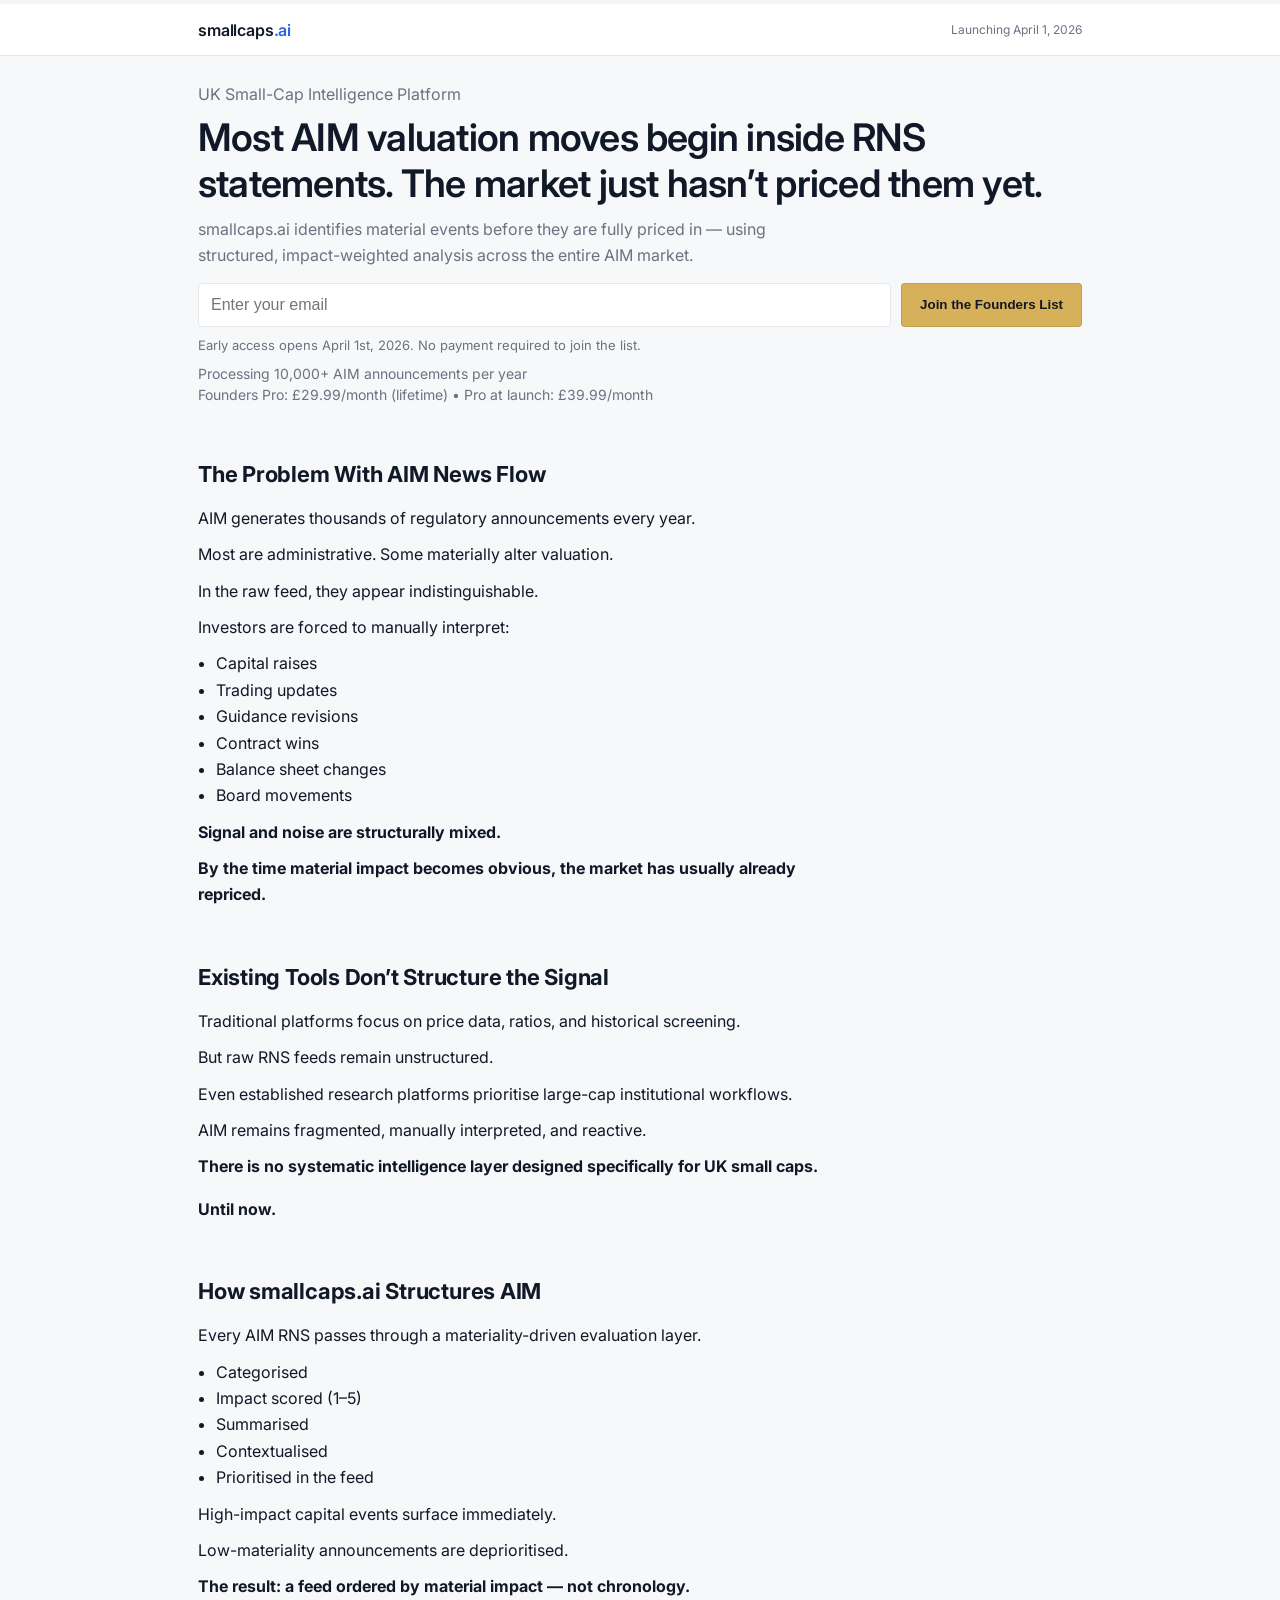
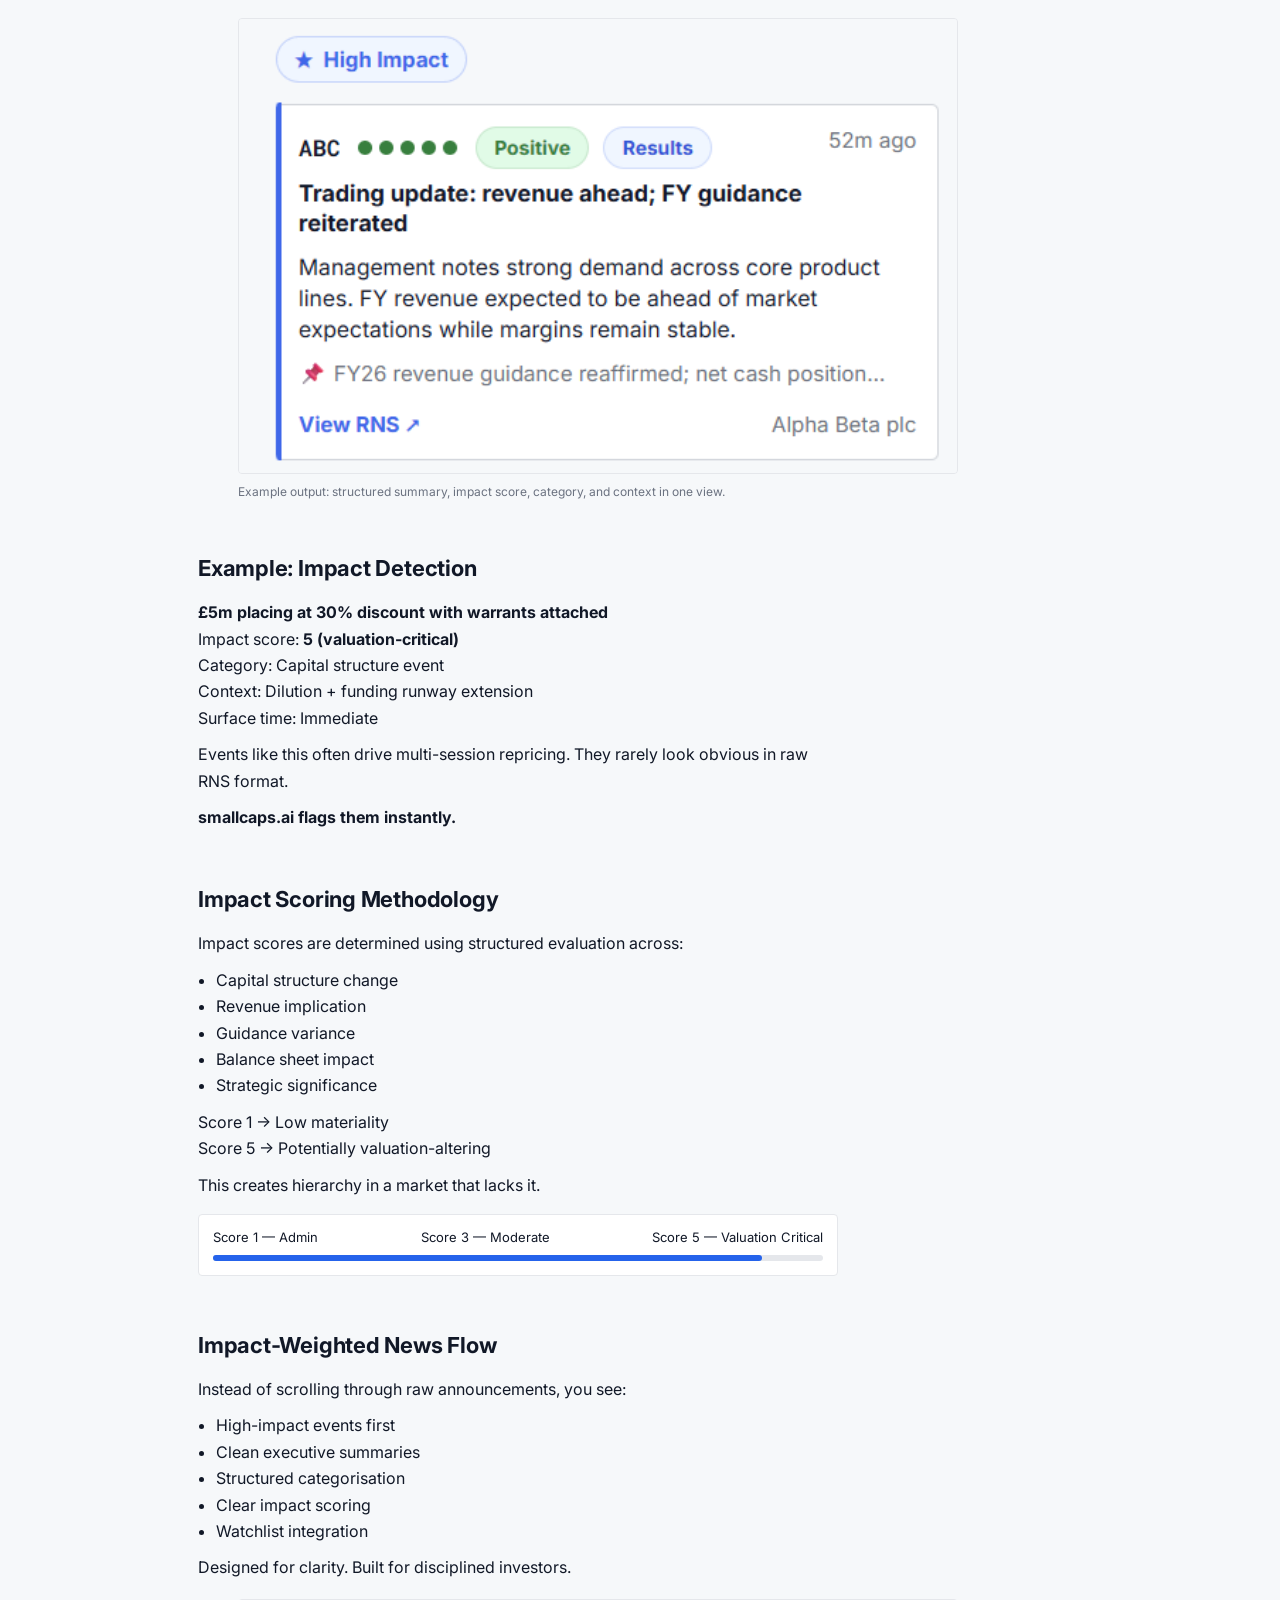
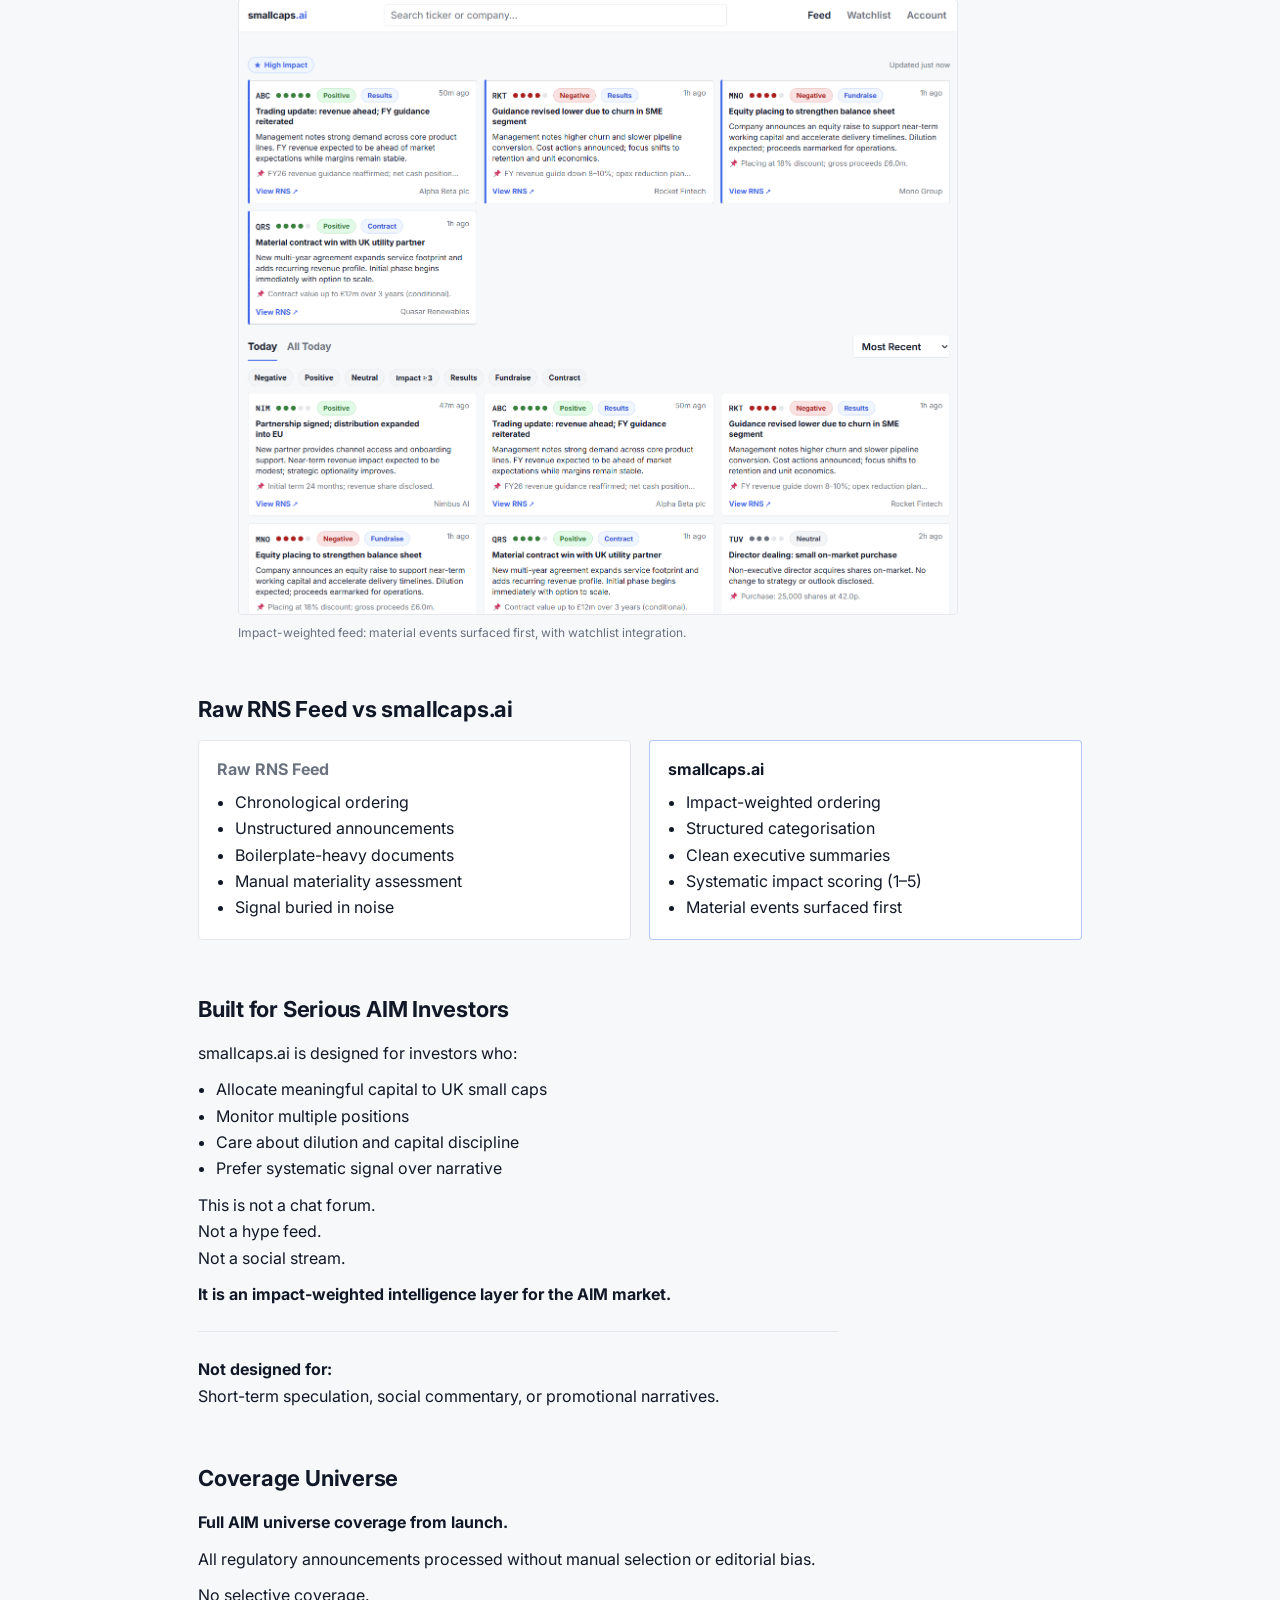
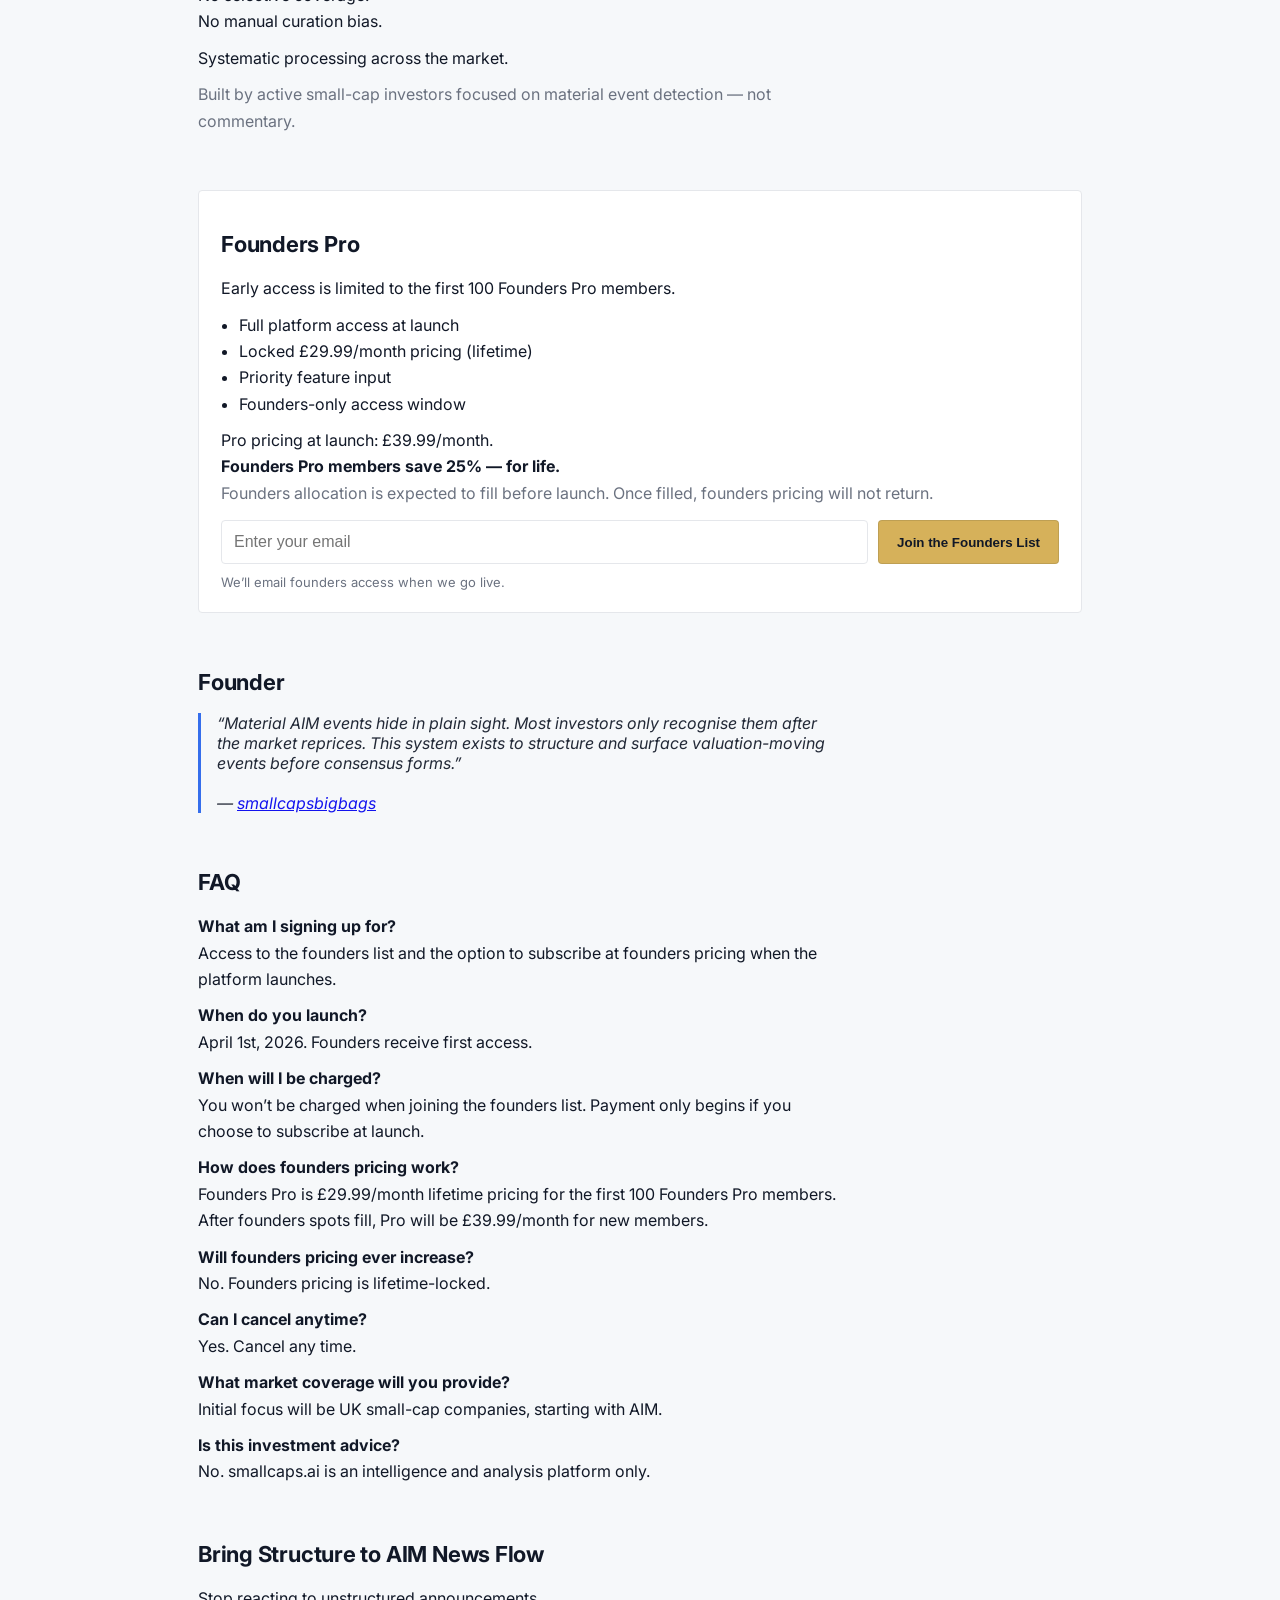
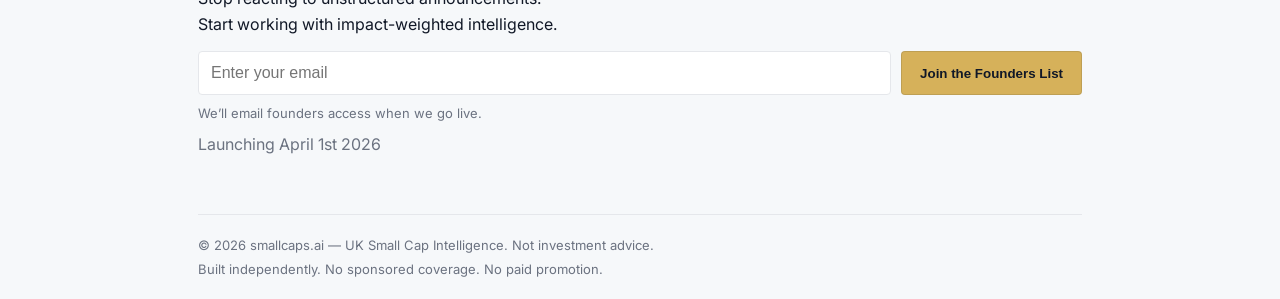
==== commit 5a034215: "Enhance mobile CTA form styling Added styles for mobile CTA form and input/button elements." ====
--- a/index.html
+++ b/index.html
@@ -188,6 +188,48 @@
   padding:22px 0;
   font-size:13px;
   color:var(--muted);
+}
+
+/* ---- Mobile CTA form cleanup ---- */
+.cta-form{
+  align-items:stretch;
+}
+
+.cta-form input{
+  min-width:0;              /* allow shrinking on small screens */
+  flex:1 1 260px;           /* grow/shrink nicely */
+  height:44px;              /* consistent control height */
+  font-size:16px;           /* prevents iOS zoom on focus */
+  line-height:1.2;
+  -webkit-appearance:none;  /* reduces Safari quirks */
+  appearance:none;
+}
+
+.cta-form button{
+  height:44px;              /* match input height */
+  flex:0 0 auto;
+}
+
+/* Stack input + button neatly on narrow screens */
+@media (max-width:520px){
+  .cta-form{
+    flex-direction:column;
+    gap:10px;
+  }
+  .cta-form input,
+  .cta-form button{
+    width:100%;
+  }
+}
+
+/* Reduce ugly browser validation styling */
+.cta-form input:invalid{
+  box-shadow:none;
+}
+.cta-form input:focus{
+  outline:none;
+  border-color:rgba(37,99,235,.6);
+  box-shadow:0 0 0 3px rgba(37,99,235,.12);
 }
 </style>
 </head>
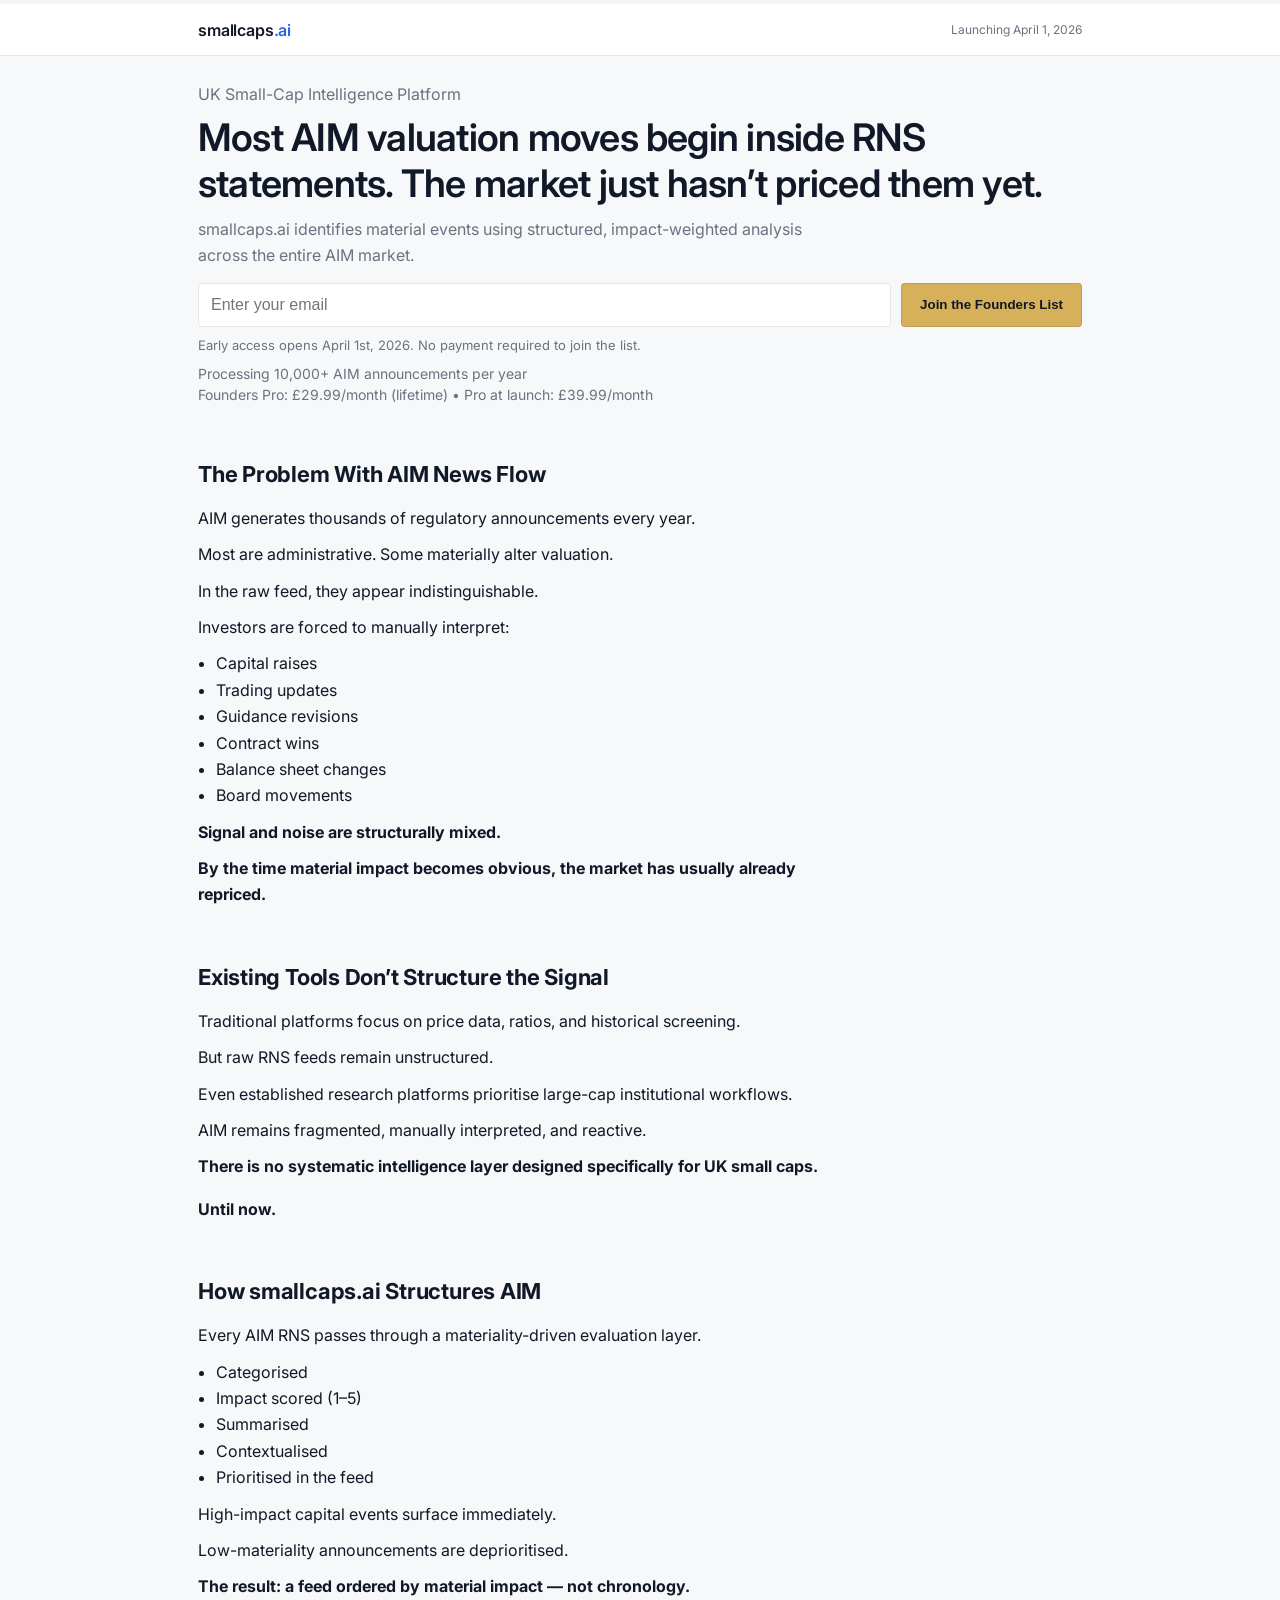
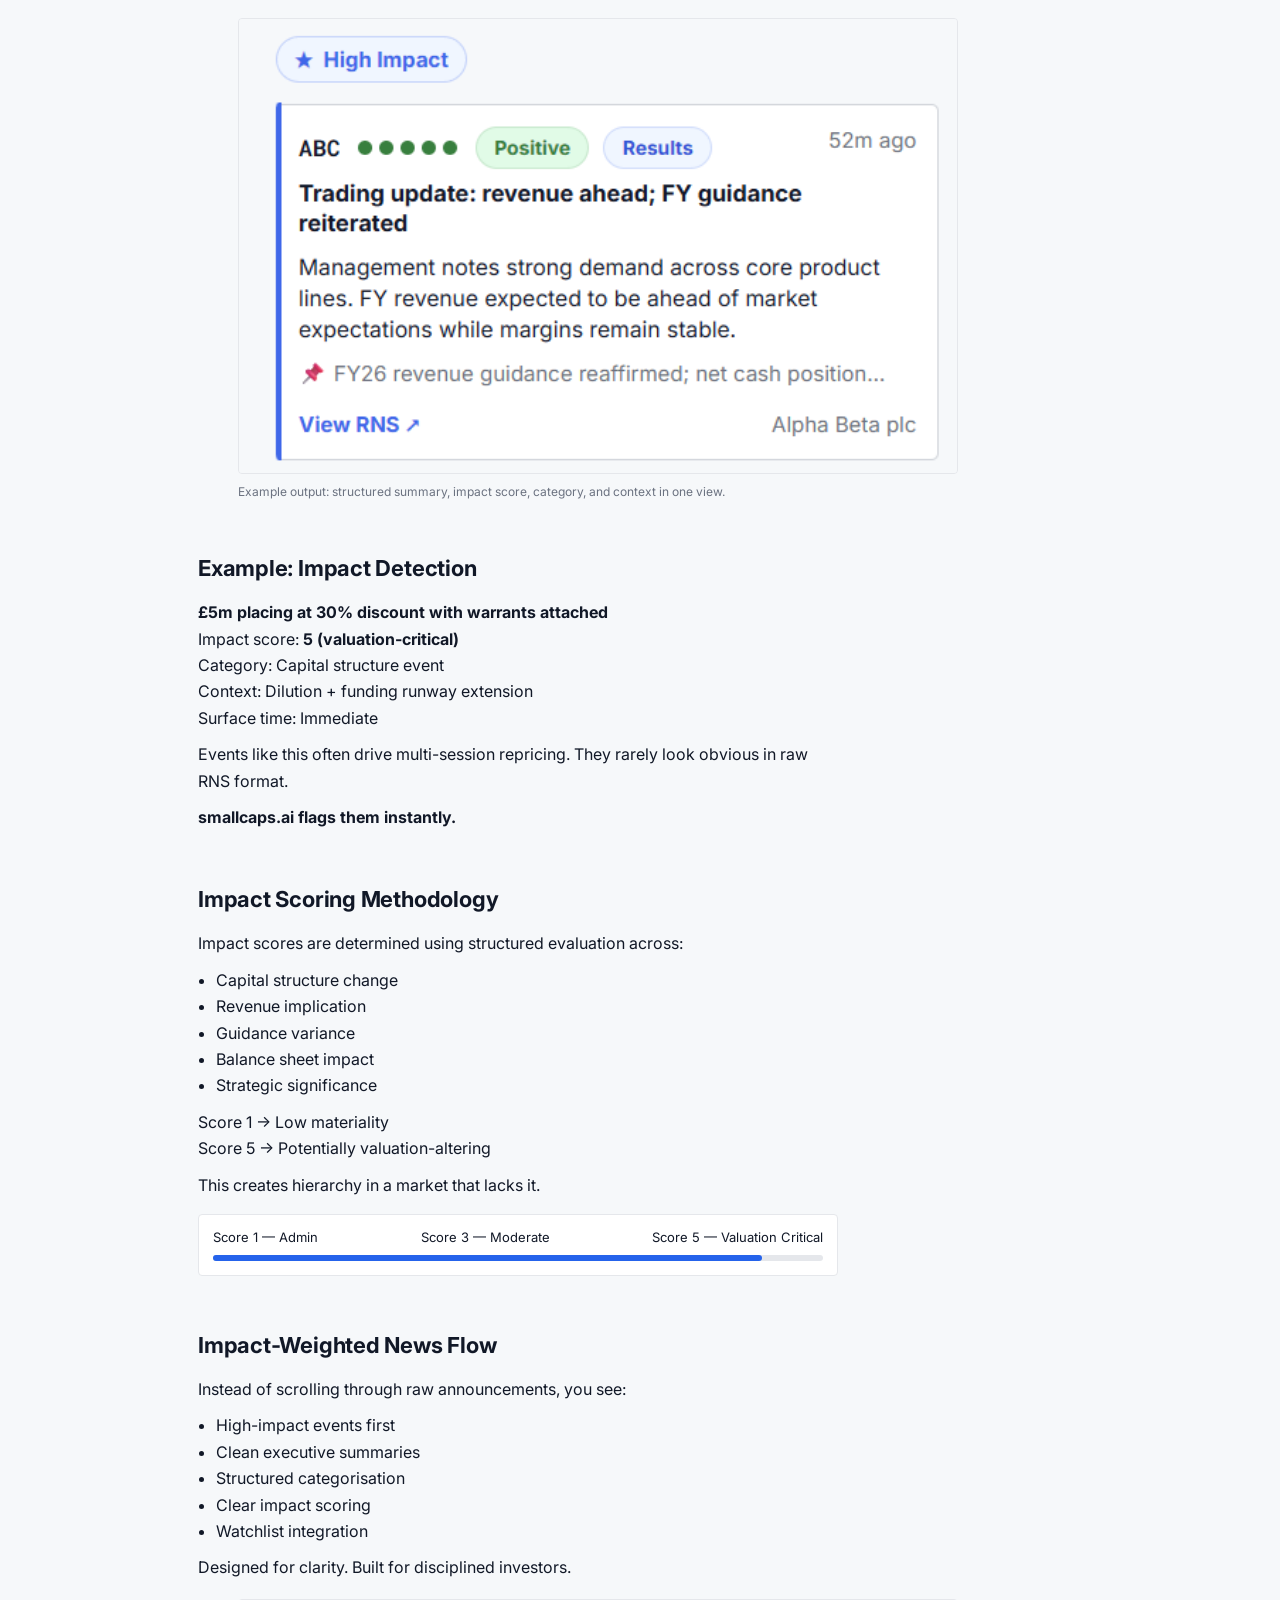
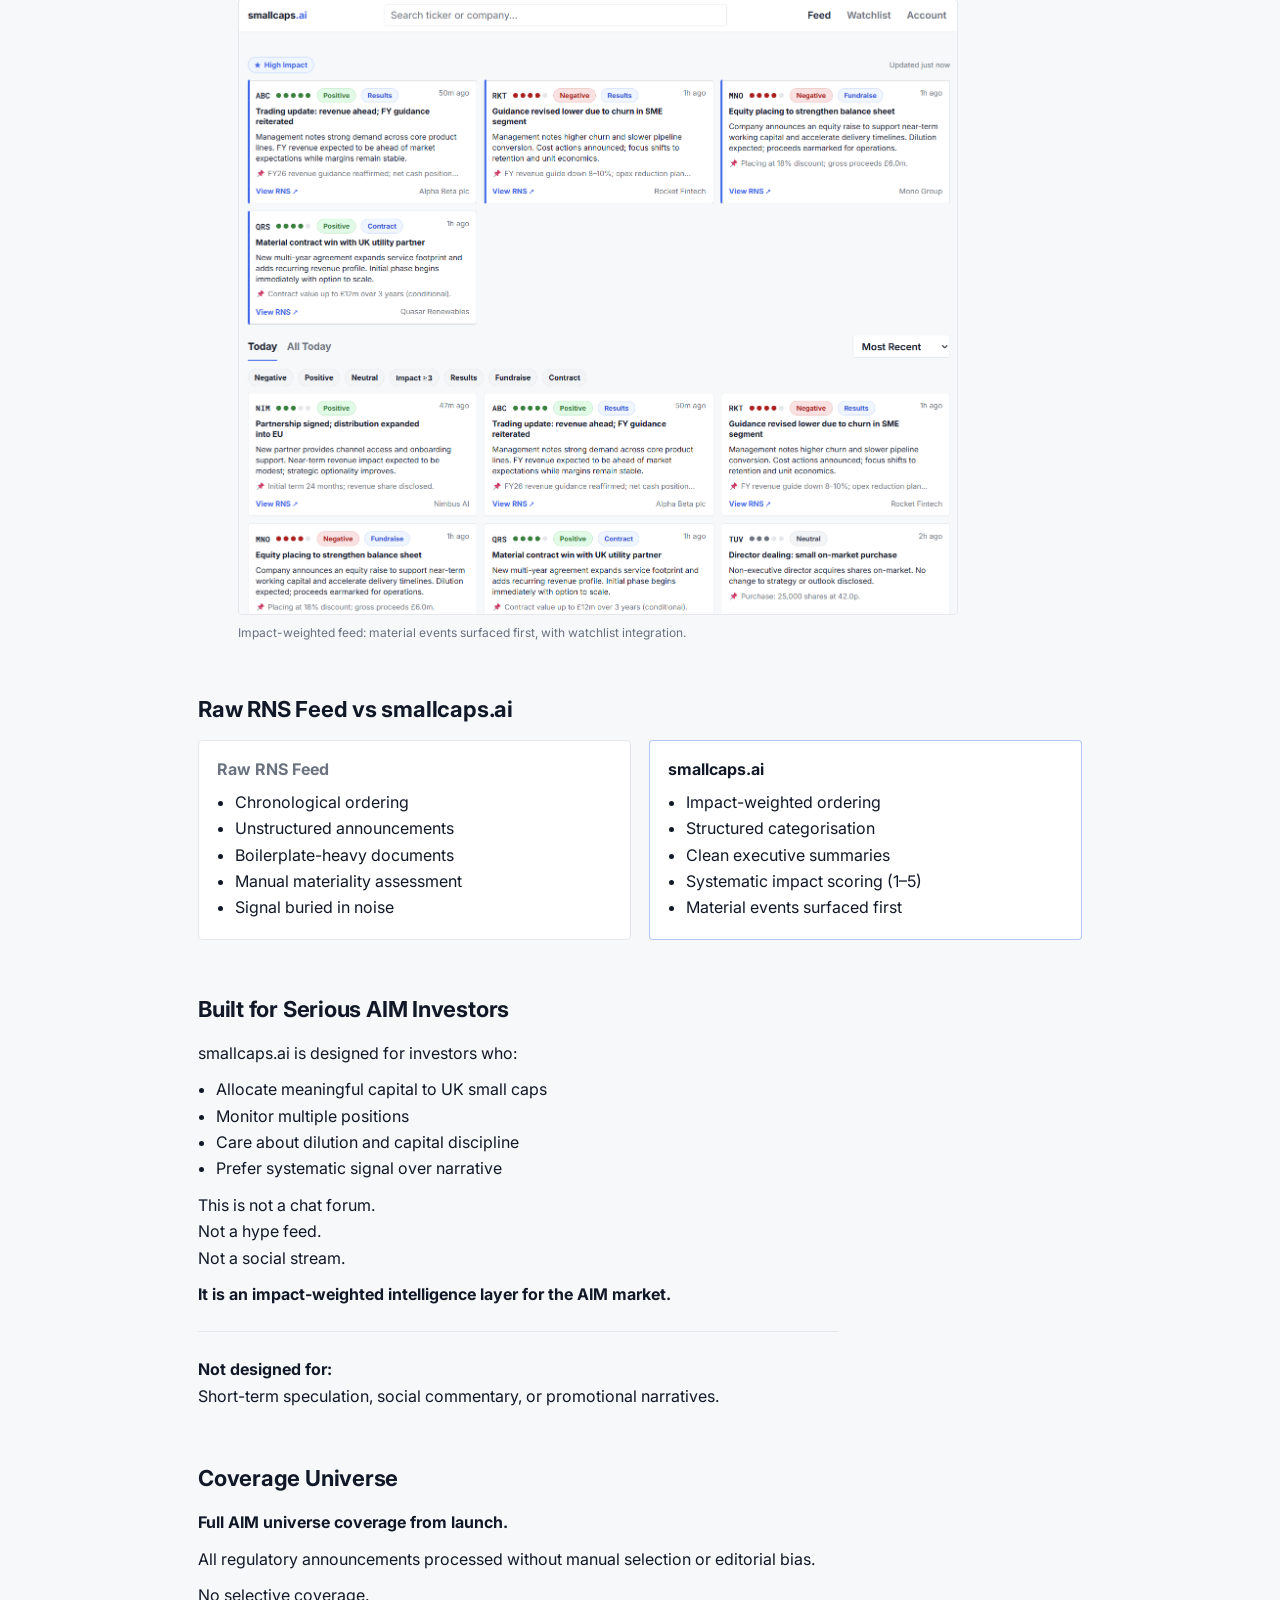
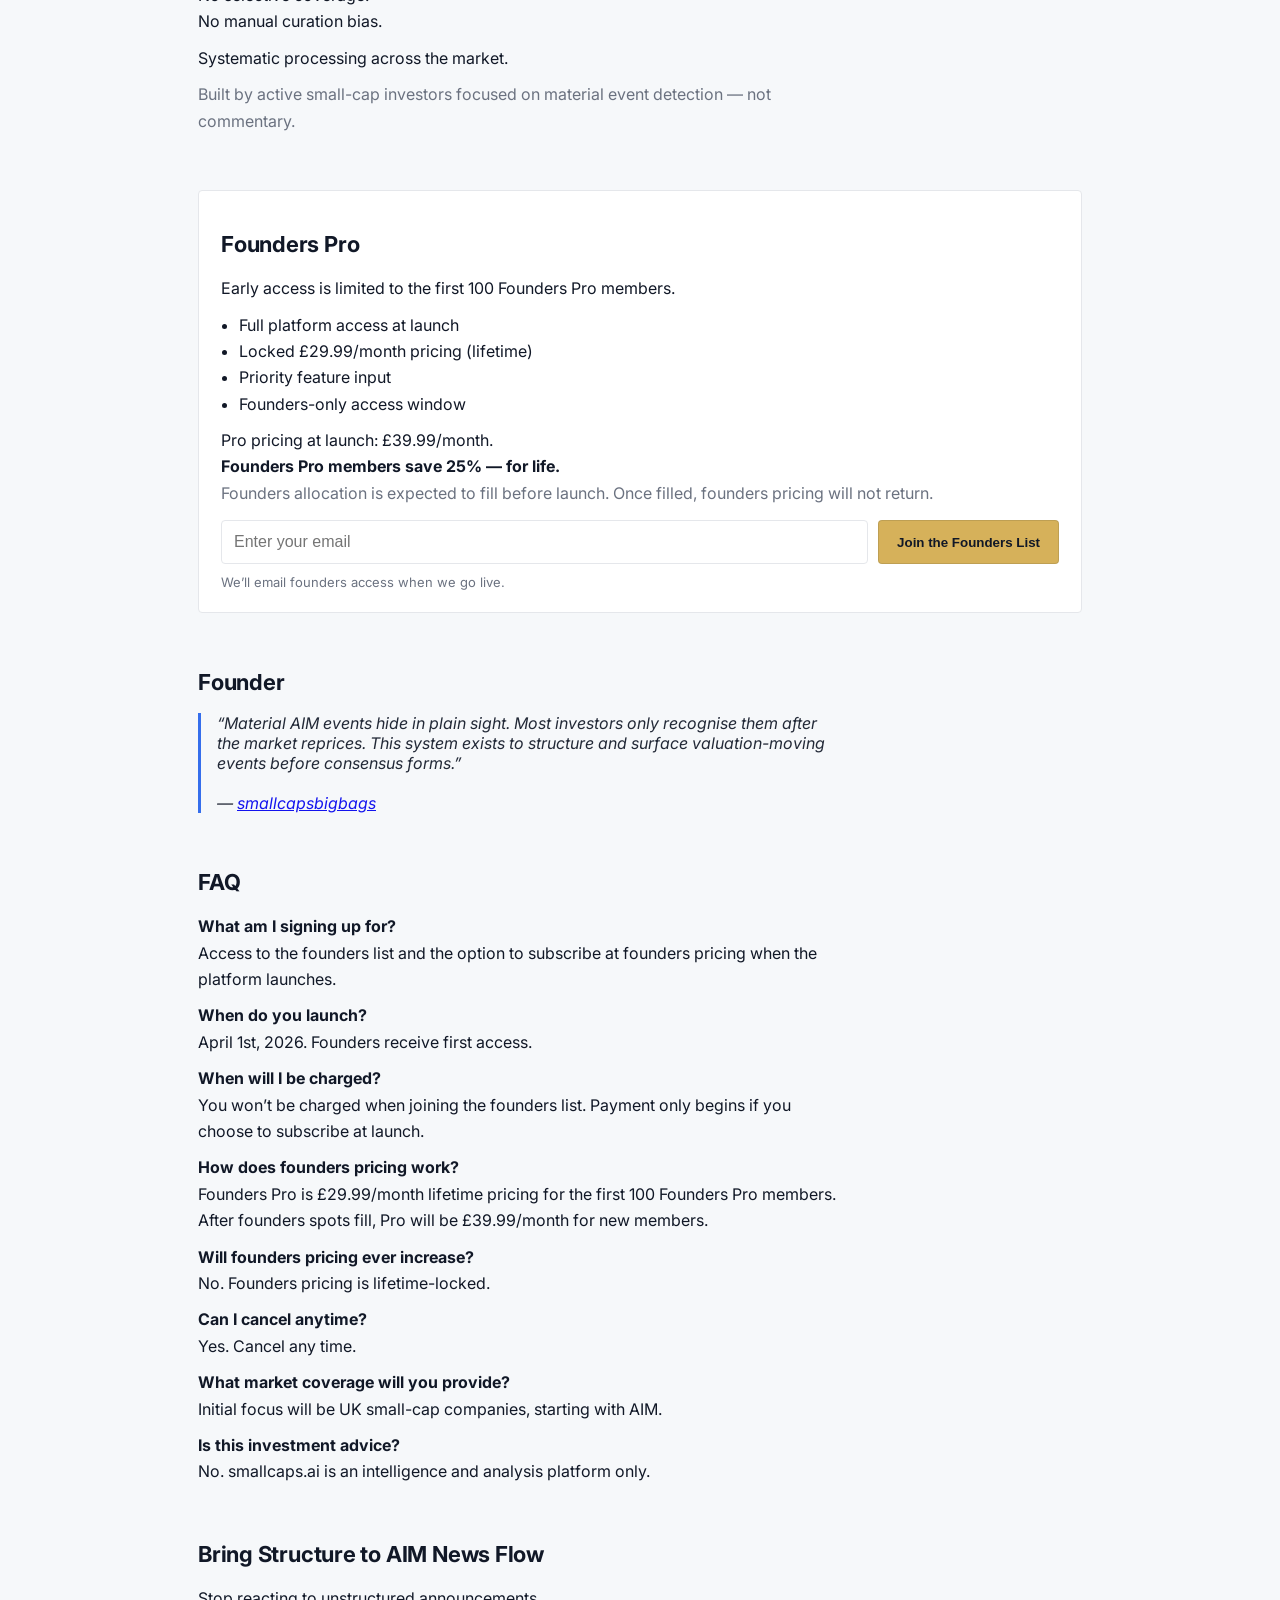
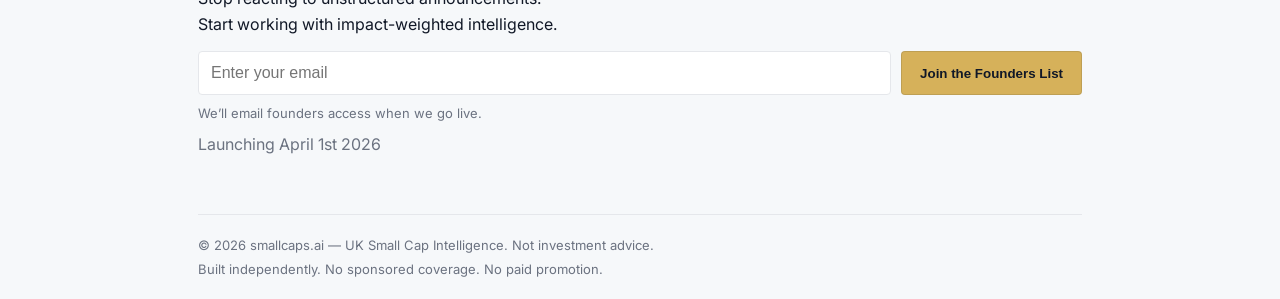
==== commit 4f5e0239: "Update description in index.html Removed 'before they are fully priced in' from the description." ====
--- a/index.html
+++ b/index.html
@@ -256,7 +256,7 @@
 
   <h1>Most AIM valuation moves begin inside RNS statements. The market just hasn’t priced them yet.</h1>
 
-  <p class="muted">smallcaps.ai identifies material events before they are fully priced in — using structured, impact-weighted analysis across the entire AIM market.</p>
+  <p class="muted">smallcaps.ai identifies material events using structured, impact-weighted analysis across the entire AIM market.</p>
 
   <form class="cta-form" action="#" method="post">
     <input type="email" name="email" placeholder="Enter your email" required>
